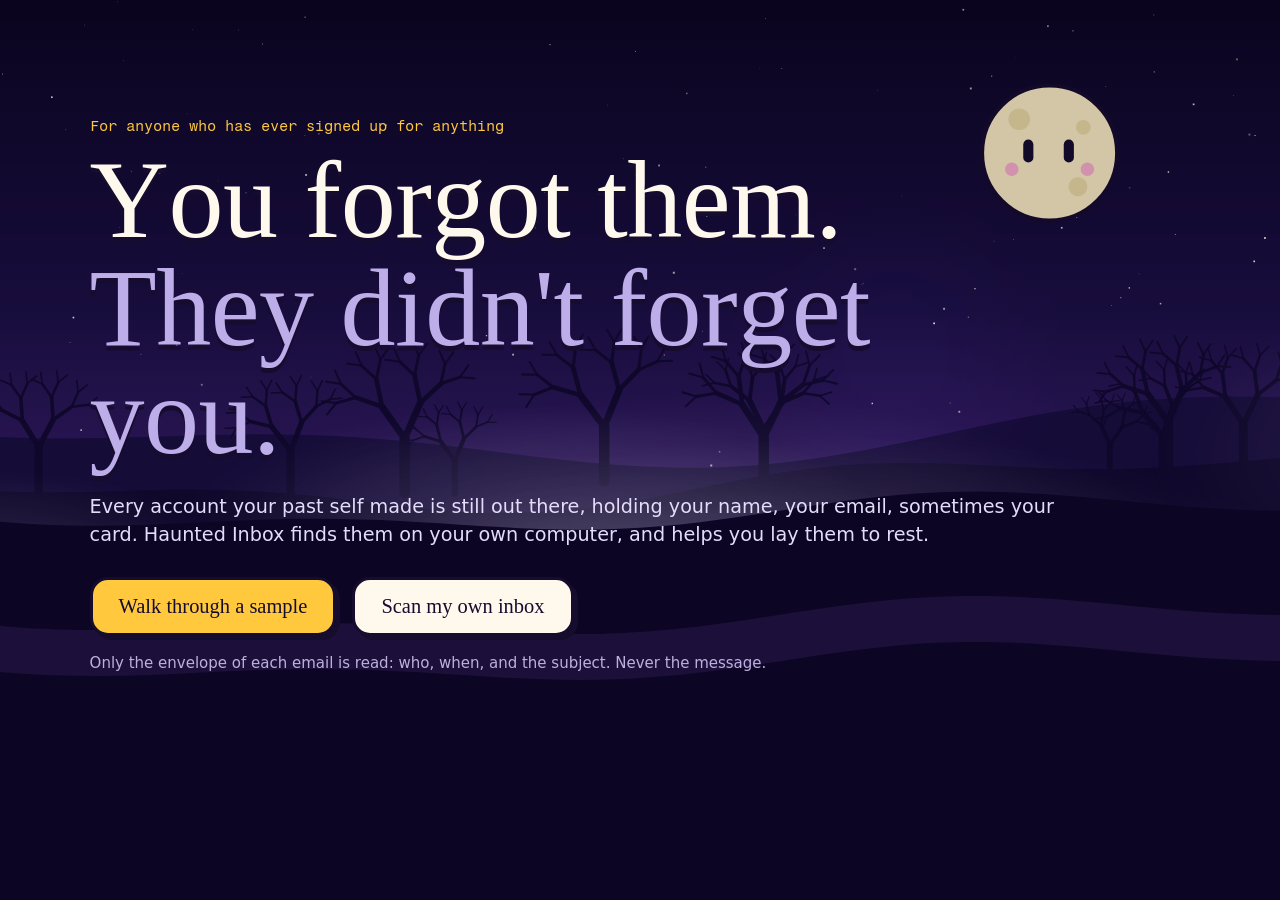
==== haunted/ui/index.html @ f8e3e92b "Haunted Inbox: read only the envelopes of a mail export, let a local model say which senders are acc" ====
<!doctype html>
<html lang="en">
<head>
<meta charset="utf-8">
<meta name="viewport" content="width=device-width, initial-scale=1">
<title>Haunted Inbox: the accounts you forgot</title>
<meta name="description" content="Find every account your past self signed up for, on your own computer, and lay them to rest.">
<link rel="icon" href="data:image/svg+xml,%3Csvg xmlns='http://www.w3.org/2000/svg' viewBox='0 0 60 66'%3E%3Cpath d='M8 32C8 13 18 4 30 4s22 9 22 28v26q-5.5 7-11 0t-11 0-11 0-11 0Z' fill='%23FFF8EC' stroke='%23160C2E' stroke-width='4'/%3E%3Crect x='19' y='23' width='6' height='13' rx='3' fill='%23160C2E'/%3E%3Crect x='35' y='23' width='6' height='13' rx='3' fill='%23160C2E'/%3E%3C/svg%3E">
<link rel="stylesheet" href="style.css">
</head>
<body class="at-gate">
<canvas id="sky" aria-hidden="true"></canvas>
<div id="world" aria-label="Your graveyard, one stone for each account"></div>
<canvas id="night" aria-hidden="true"></canvas>
<svg id="keeper" viewBox="0 0 150 170" aria-hidden="true"></svg>

<header id="bar" hidden>
  <button class="mark" id="home" aria-label="Back to the start"><svg viewBox="0 0 60 66" aria-hidden="true"><path d="M8 32C8 13 18 4 30 4s22 9 22 28v26q-5.5 7-11 0t-11 0-11 0-11 0Z"/><rect x="19" y="23" width="6" height="13" rx="3"/><rect x="35" y="23" width="6" height="13" rx="3"/></svg><span>Haunted Inbox</span></button>
  <div class="tally" id="tally"></div>
  <div class="tools">
    <button class="chip" id="worst">Worst first</button>
    <button class="chip" id="listbtn">List</button>
    <button class="chip" id="share">Share</button>
    <button class="chip icon" id="sound" aria-label="Sound" aria-pressed="true"><svg viewBox="0 0 24 24"><path d="M4 9.5v5h3.5L12 18.5v-13L7.5 9.5Z"/><path class="wave" d="M15.5 9a4.2 4.2 0 0 1 0 6M18 6.5a7.8 7.8 0 0 1 0 11"/></svg></button>
  </div>
</header>

<section id="gate">
  <p class="kick">For anyone who has ever signed up for anything</p>
  <h1><span class="ln" id="l1">You forgot them.</span><span class="ln" id="l2">They didn't forget you.</span></h1>
  <p class="lede">Every account your past self made is still out there, holding your name, your email, sometimes your card. Haunted Inbox finds them on your own computer, and helps you lay them to rest.</p>
  <div class="cta">
    <button class="big primary" id="walk">Walk through a sample</button>
    <button class="big" id="own">Scan my own inbox</button>
  </div>
  <p class="fine">Only the envelope of each email is read: who, when, and the subject. Never the message.</p>
</section>

<section id="scanbox" hidden aria-live="polite">
  <p class="stage" id="stage"></p>
  <p class="count"><b id="cnum">0</b> <span id="clabel">envelopes read</span></p>
  <div class="track" aria-hidden="true"><i id="cbar"></i></div>
  <p class="now" id="cnow"></p>
</section>

<section id="beat" hidden aria-live="polite"><p id="beattext"></p></section>
<p id="whisper" hidden></p>

<aside id="card" hidden aria-label="About this account"><button class="x" id="cardx" aria-label="Close">
  <svg viewBox="0 0 24 24"><path d="M6 6l12 12M18 6L6 18"/></svg></button><div id="cardbody"></div></aside>

<section id="list" hidden aria-label="All your ghosts as a list"><header><h2>Every ghost, worst first</h2><button class="x" id="listx" aria-label="Close"><svg viewBox="0 0 24 24"><path d="M6 6l12 12M18 6L6 18"/></svg></button></header><div id="rows"></div></section>

<nav id="ruler" hidden aria-label="Walk through the years"><div id="years"></div><i id="thumb"></i></nav>

<dialog id="scanner">
  <button class="x" id="scanx" aria-label="Close"><svg viewBox="0 0 24 24"><path d="M6 6l12 12M18 6L6 18"/></svg></button>
  <div id="scanform"></div>
</dialog>

<p id="samplenote" hidden>A made-up person's inbox. Every hack shown really happened, from a public list.</p>
<script src="app.js"></script>
</body>
</html>
---- haunted/ui/style.css ----
[hidden]{display:none!important}
@font-face{font-family:"Bagel";src:url(fonts/BagelFatOne.ttf);font-display:swap}
@font-face{font-family:"Instrument";src:url(fonts/InstrumentSans.ttf);font-weight:400 700;font-stretch:75% 100%;font-display:swap}
@font-face{font-family:"Fragment";src:url(fonts/FragmentMono.ttf);font-display:swap}
:root{--ink:#160C2E;--milk:#FFF8EC;--pink:#FF4F9A;--pinkd:#B8135F;--gold:#FFC83D;--mint:#7CF2B6;--lilac:#BDAEEA;--plum:#2A1650;--paper:#FFF3DE;
  --out:cubic-bezier(.05,.7,.1,1);--spring:cubic-bezier(.175,.885,.32,1.275);--in:cubic-bezier(.3,0,1,1);--io:cubic-bezier(.4,0,.2,1);
  --lift:4px 4px 0 var(--ink);--stone:#8D80B8;--stone2:#6E6299;--text:#FFF8EC}
*{box-sizing:border-box;margin:0}
html,body{height:100%;overflow:hidden;background:#0D0722;color:var(--text);font:400 17px/1.5 "Instrument",system-ui,sans-serif;-webkit-font-smoothing:antialiased}
button{font:inherit;color:inherit;background:none;border:0;cursor:pointer}
a{color:inherit}
:focus-visible{outline:3px solid var(--gold);outline-offset:3px;border-radius:6px}
#sky,#night{position:fixed;inset:0;width:100%;height:100%;display:block}
#sky{z-index:0}#night{z-index:3;pointer-events:none}
#world{position:fixed;inset:0;z-index:2;transform-origin:0 0;will-change:transform}
#keeper{position:fixed;left:0;top:0;width:150px;height:170px;z-index:4;pointer-events:none;overflow:visible;opacity:0;transition:opacity .6s}
body:not(.at-gate) #keeper{opacity:1}

/* ---- the stones and their ghosts ---- */
.g{position:absolute;width:0;height:0;padding:0;transform:scale(var(--s,1));transform-origin:0 0}
.g .hit{position:absolute;left:-40px;bottom:-4px;width:80px;height:164px;background:none;border-radius:40px}
.g .st{position:absolute;left:-36px;bottom:-6px;width:72px;height:88px;overflow:visible;transition:transform .35s var(--spring)}
.g .st .face{fill:var(--stone);stroke:var(--ink);stroke-width:3.5;stroke-linejoin:round;transition:fill .8s}
.g .st .shade{fill:var(--stone2);transition:fill .8s}
.g .st .under{fill:var(--ink)}
.g .st text{font:400 13px "Fragment",monospace;fill:var(--ink);text-anchor:middle;letter-spacing:-.02em}
.g .st .crack{fill:none;stroke:var(--ink);stroke-width:2.4;stroke-linecap:round;stroke-linejoin:round}
.g .st .moss{fill:#4FB07A;stroke:var(--ink);stroke-width:2}
.g .st .coin{fill:var(--gold);stroke:var(--ink);stroke-width:2.5}
.g .gh{position:absolute;left:-26px;bottom:74px;width:52px;height:60px;animation:bob var(--d,3s) ease-in-out var(--dl,0s) infinite alternate;transition:opacity .4s;pointer-events:none}
.g .gh svg{display:block;width:100%;height:100%;overflow:visible;transform-origin:50% 100%;transition:transform .35s var(--spring)}
.gbody{fill:var(--milk);stroke:var(--ink);stroke-width:3.5;stroke-linejoin:round}
.gshadow{fill:var(--ink);transform:translate(3px,3px)}
.geye{fill:var(--ink);transition:transform .12s linear}
.gcheek{fill:#FFB3CF}
.gmouth{fill:var(--ink)}
.gbrow{fill:none;stroke:var(--ink);stroke-width:2.6;stroke-linecap:round}
@keyframes bob{from{transform:translateY(3px) rotate(-1.5deg)}to{transform:translateY(-7px) rotate(1.5deg)}}
.g.hacked .gbody{fill:#FFE0EE}
.g.hacked .gh::before{content:"";position:absolute;inset:-26px;border-radius:50%;background:radial-gradient(circle,rgb(255 79 154 / .55),transparent 68%);animation:throb 1.9s ease-in-out infinite}
@keyframes throb{50%{transform:scale(1.18);opacity:.65}}
.g.money .gh::after{content:"";position:absolute;right:-9px;bottom:6px;width:18px;height:18px;border-radius:50%;background:var(--gold);border:3px solid var(--ink);box-shadow:inset -3px -3px 0 #E79E12}
.g.faint .gh{opacity:.72}
.g .nm{position:absolute;left:0;bottom:-34px;transform:translateX(-50%) translateY(6px) scale(.92);white-space:nowrap;padding:1px 9px 2px;border:2.5px solid var(--ink);border-radius:9px;background:var(--milk);color:var(--ink);font:600 14px/1.35 "Instrument";box-shadow:2px 2px 0 var(--ink);opacity:0;transition:opacity .18s,transform .3s var(--spring);pointer-events:none}
.g.near .nm,.g:hover .nm,.g:focus-visible .nm,.g.sel .nm{opacity:1;transform:translateX(-50%)}
.g:hover .gh svg,.g:focus-visible .gh svg{transform:scale(1.14,1.2) translateY(-6px)}
.g:hover .st,.g:focus-visible .st{transform:translateY(-3px) rotate(-1.5deg)}
.g:active .st{transform:translateY(2px)}
.focus .g:not(.sel){opacity:.34;transition:opacity .4s}
.g{transition:opacity .4s}
.g.rise .st{animation:rise .62s var(--spring) both}
.g.rise .gh{animation:popg .55s var(--spring) .2s both}
@keyframes rise{from{transform:translateY(96px) rotate(-7deg)}}
@keyframes popg{from{transform:translateY(34px) scale(0)}}
.g.gone .st,.g.gone .gh,.g.gone .nm{display:none}
.g.alive .gbody{fill:#FFF0B8}
.g.alive .gh{left:-14px;width:28px;height:32px;bottom:78px;animation:orbit 5s ease-in-out infinite}
.g.alive .gh::before{content:"";position:absolute;inset:-22px;border-radius:50%;background:radial-gradient(circle,rgb(255 214 90 / .6),transparent 70%)}
@keyframes orbit{25%{transform:translate(20px,-8px)}50%{transform:translate(0,-16px)}75%{transform:translate(-20px,-8px)}}
.g.alive .st .face{fill:#A5C79A}
.flowers{position:absolute;left:-40px;bottom:-8px;width:80px;height:56px;overflow:visible;pointer-events:none}
.flowers g{transform-box:fill-box;transform-origin:50% 100%;animation:sprout .7s var(--spring) both;animation-delay:calc(var(--i) * 90ms)}
@keyframes sprout{from{transform:scale(0)}}
.candle{position:absolute;bottom:-14px;width:12px;height:24px;margin-left:-6px;border:2.5px solid var(--ink);border-radius:3px 3px 2px 2px;background:var(--milk);animation:candle .4s var(--spring) both;animation-delay:calc(var(--i) * 70ms);pointer-events:none}
.candle::after{content:"";position:absolute;left:50%;bottom:100%;width:11px;height:17px;margin-left:-5.5px;border-radius:50% 50% 50% 50%/62% 62% 38% 38%;background:radial-gradient(circle at 50% 70%,#FFF3B0 25%,var(--gold) 55%,#FF8A3D);border:2px solid var(--ink);transform-origin:50% 100%;animation:flame .5s ease-in-out infinite alternate}
@keyframes candle{from{transform:translateY(16px) scale(.5);opacity:0}}
@keyframes flame{to{transform:scale(.86,1.12) rotate(3deg)}}
.post{position:absolute;width:0;height:0;pointer-events:none}
.post svg{position:absolute;left:-44px;bottom:-4px;width:88px;height:78px;overflow:visible}
.post rect,.post path{stroke:var(--ink);stroke-width:3.5;stroke-linejoin:round}
.post .wood{fill:#7D5A46}.post .board{fill:#C99B6F}
.post text{font:400 22px "Bagel";fill:var(--ink);text-anchor:middle}

/* ---- the gate ---- */
#gate{position:fixed;inset:0;z-index:6;display:flex;flex-direction:column;justify-content:center;padding:0 clamp(20px,7vw,110px) 12vh;pointer-events:none}
#gate>*{pointer-events:auto;max-width:980px}
.kick{font:400 15px "Fragment",monospace;color:var(--gold);margin-bottom:12px;animation:up .7s var(--out) both}
h1{font:400 clamp(44px,8.6vw,124px)/.98 "Bagel","Instrument";letter-spacing:-.005em;margin-bottom:22px;text-shadow:0 5px 0 var(--ink)}
.ln{display:block}.ln .c{display:inline-block;animation:hover 3.6s ease-in-out infinite alternate,chin .75s var(--spring) both;animation-delay:calc(var(--i) * 45ms),calc(var(--i) * 22ms)}
#l2{color:var(--lilac)}
@keyframes chin{from{transform:translateY(.6em) scale(.7);opacity:0}}
@keyframes hover{to{translate:0 -.03em}}
.lede{max-width:600px;font-size:clamp(17px,1.5vw,21px);line-height:1.45;color:#E5DCFA;animation:up .8s var(--out) .55s both}
.cta{display:flex;flex-wrap:wrap;gap:16px;margin:28px 0 16px;animation:up .8s var(--out) .7s both}
.big{position:relative;padding:15px 26px 16px;border:3.5px solid var(--ink);border-radius:18px;background:var(--milk);color:var(--ink);font:400 clamp(18px,1.6vw,23px)/1.1 "Bagel";box-shadow:var(--lift);transition:transform .16s var(--out),box-shadow .16s var(--out)}
.big:hover{transform:translate(-2px,-2px);box-shadow:6px 6px 0 var(--ink)}
.big:active{transform:translate(4px,4px) scale(.99,.97);box-shadow:0 0 0 var(--ink)}
.big.primary{background:var(--gold)}
.fine{font-size:15px;color:#BDB0E0;animation:up .8s var(--out) .85s both}
@keyframes up{from{opacity:0;transform:translateY(18px)}}
body.leaving #gate{pointer-events:none}
body.leaving #gate>*{transition:transform .55s var(--in),opacity .45s var(--in);opacity:0;transform:translateY(-46px) scale(.97)}

/* ---- the bar ---- */
#bar{position:fixed;left:0;right:0;top:0;z-index:7;display:flex;align-items:center;gap:14px;padding:14px clamp(14px,2vw,26px);pointer-events:none;animation:drop .6s var(--spring) both}
#bar>*{pointer-events:auto}
@keyframes drop{from{transform:translateY(-90px)}}
.mark{display:flex;align-items:center;gap:8px;font:400 19px "Bagel";white-space:nowrap}
.mark svg{width:30px;height:34px}.mark path{fill:var(--milk);stroke:var(--ink);stroke-width:4;stroke-linejoin:round}.mark rect{fill:var(--ink)}
.tally{display:flex;gap:8px;margin:0 auto;flex-wrap:wrap;justify-content:center}
.pill{display:inline-flex;align-items:baseline;gap:6px;padding:3px 13px 5px;border:3px solid var(--ink);border-radius:13px;background:var(--milk);color:var(--ink);font-size:14.5px;font-weight:600;box-shadow:3px 3px 0 var(--ink);white-space:nowrap}
.pill b{font:400 21px/1 "Bagel"}.pill.h{background:var(--pink);color:#fff}.pill.m{background:var(--gold)}.pill.p{background:var(--mint)}
.pill.bump{animation:bump .5s var(--spring)}
@keyframes bump{30%{transform:scale(1.2) rotate(-3deg)}}
.tools{display:flex;gap:8px}
.chip{height:40px;padding:0 14px;border:3px solid var(--ink);border-radius:12px;background:var(--milk);color:var(--ink);font-weight:700;font-size:14.5px;box-shadow:3px 3px 0 var(--ink);transition:transform .14s var(--out),box-shadow .14s var(--out)}
.chip:hover{transform:translate(-1px,-1px);box-shadow:4px 4px 0 var(--ink)}
.chip:active{transform:translate(3px,3px);box-shadow:none}
.chip.icon{width:40px;padding:0;display:grid;place-items:center}
.chip svg{width:21px;height:21px;fill:var(--ink);stroke:var(--ink);stroke-width:2;stroke-linecap:round;stroke-linejoin:round}
.chip svg .wave{fill:none}.chip[aria-pressed=false] .wave{display:none}

/* ---- the scan ---- */
#scanbox{position:fixed;left:50%;top:13vh;z-index:6;width:min(560px,calc(100% - 32px));transform:translateX(-50%);padding:18px 24px 20px;border:3.5px solid var(--ink);border-radius:22px;background:var(--milk);color:var(--ink);box-shadow:6px 6px 0 var(--ink);animation:scanin .6s var(--spring) both}
@keyframes scanin{from{transform:translate(-50%,-30px) scale(.9);opacity:0}}
.stage{font:400 14.5px "Fragment",monospace;color:#6B5A92}
.count{font-size:17px;margin-bottom:8px}.count b{font:400 44px/1.1 "Bagel";font-variant-numeric:tabular-nums}
.track{height:18px;border:3px solid var(--ink);border-radius:9px;background:#E8DFF7;overflow:hidden}
.track i{display:block;height:100%;width:0;background:repeating-linear-gradient(115deg,var(--pink) 0 14px,#FF7DB6 14px 28px);background-size:200% 100%;border-right:3px solid var(--ink);animation:stripes 1.2s linear infinite}
@keyframes stripes{to{background-position:-62px 0}}
.now{margin-top:9px;min-height:1.5em;font-size:15px}

/* ---- story beats ---- */
#beat{position:fixed;inset:0;z-index:6;display:grid;place-items:center;padding:0 24px 16vh;pointer-events:none}
#beattext{max-width:900px;text-align:center;font:400 clamp(32px,5.4vw,74px)/1.06 "Bagel";text-shadow:0 4px 0 var(--ink)}
#beattext .w{display:inline-block;animation:chin .55s var(--spring) both;animation-delay:calc(var(--i) * 45ms)}
#beattext em{font-style:normal;color:var(--gold)}#beattext .pk{color:var(--pink)}
#beat.out #beattext{transition:transform .3s var(--in),opacity .3s var(--in);transform:translateY(-22px);opacity:0}
#whisper{position:fixed;left:50%;bottom:92px;z-index:6;max-width:min(640px,calc(100% - 32px));transform:translateX(-50%);padding:9px 18px 11px;border:3px solid var(--ink);border-radius:15px;background:var(--milk);color:var(--ink);font-weight:600;box-shadow:4px 4px 0 var(--ink);text-align:center;animation:whisp .45s var(--spring) both}
@keyframes whisp{from{transform:translate(-50%,24px) scale(.9);opacity:0}}
#samplenote{position:fixed;left:clamp(14px,2vw,26px);bottom:88px;z-index:5;font:400 13px "Fragment",monospace;color:#CFC4EE;max-width:300px;text-shadow:0 1px 0 var(--ink)}

/* ---- the card is a gravestone you can read ---- */
#card{position:fixed;right:clamp(12px,3vw,40px);top:76px;bottom:92px;z-index:8;width:min(430px,calc(100% - 24px));display:flex;flex-direction:column;border:4px solid var(--ink);border-radius:215px 215px 18px 18px/150px 150px 18px 18px;background:var(--paper);color:var(--ink);box-shadow:8px 8px 0 var(--ink);overflow:hidden;animation:cardin .6s var(--spring) both}
@keyframes cardin{from{transform:translateX(64px) rotate(4deg);opacity:0}}
#card.out{transition:transform .22s var(--in),opacity .22s var(--in);transform:translateX(70px) rotate(3deg);opacity:0}
#cardbody{flex:1;overflow-y:auto;padding:58px 26px 20px;scrollbar-width:thin}
.x{position:absolute;right:14px;top:12px;z-index:2;width:38px;height:38px;display:grid;place-items:center;border:3px solid var(--ink);border-radius:50%;background:var(--milk);color:var(--ink);box-shadow:2px 2px 0 var(--ink);transition:transform .2s var(--spring)}
.x:hover{transform:rotate(90deg) scale(1.06)}.x svg{width:18px;height:18px;fill:none;stroke:currentColor;stroke-width:3;stroke-linecap:round}
#card .x{right:auto;left:50%;top:9px;margin-left:-19px}
.lies{font:400 13.5px "Fragment",monospace;text-align:center;color:#7A6A9B}
.gname{font:400 clamp(30px,3.2vw,40px)/1.04 "Bagel";text-align:center;margin:4px 0 2px;overflow-wrap:anywhere}
.dates{text-align:center;font-weight:600;font-size:16px}
.small{text-align:center;font-size:14.5px;color:#6B5A92;margin-bottom:14px}
.note{margin-top:10px;padding:9px 12px 11px;border:3px solid var(--ink);border-radius:13px;background:#fff;font-size:15px;line-height:1.38}
.note h4{font:700 12.5px/1.2 "Instrument";letter-spacing:.01em;margin-bottom:4px}
.note q,.note .q{font:400 14px/1.4 "Fragment",monospace;quotes:"\201C" "\201D"}
.note.hack{background:#FFD6E7}.note.card2{background:#FFEDB8}.note.fate{background:#D9EAFB}.note small{display:block;margin-top:3px;font-size:13px;color:#5C4D7F}
.leaks{display:flex;flex-wrap:wrap;gap:4px;margin-top:6px}
.leaks span{padding:0 7px 1px;border:2px solid var(--ink);border-radius:7px;background:#fff;font-size:12.5px;font-weight:600}
.leaks span.bad{background:var(--pink);color:#fff}
.acts{flex:none;display:grid;gap:8px;padding:12px 18px 16px;border-top:4px solid var(--ink);background:#FFE8C2}
.btn{position:relative;display:flex;align-items:center;justify-content:center;gap:8px;min-height:48px;padding:6px 14px;border:3px solid var(--ink);border-radius:14px;background:var(--milk);color:var(--ink);font-weight:700;font-size:15.5px;text-decoration:none;box-shadow:3px 3px 0 var(--ink);overflow:hidden;transition:transform .14s var(--out),box-shadow .14s var(--out)}
.btn:hover{transform:translate(-1px,-1px);box-shadow:4px 4px 0 var(--ink)}
.btn:active{transform:translate(3px,3px);box-shadow:none}
.btn.go{background:var(--gold);font:400 18px "Bagel"}
.btn.hold{background:var(--pink);color:#fff;font:400 18px "Bagel";user-select:none;touch-action:none}
.btn.hold .fill{position:absolute;inset:0;background:var(--pinkd);transform:scaleX(0);transform-origin:left;pointer-events:none}
.btn.hold span{position:relative}
.two{display:grid;grid-template-columns:1fr 1fr;gap:8px}
.diff{padding:0 7px 1px;border:2px solid var(--ink);border-radius:7px;background:#fff;color:var(--ink);font:600 12px/1.5 "Instrument"}
.diff.hard{background:#FFD6E7}.diff.impossible{background:var(--pink);color:#fff}.diff.easy{background:var(--mint)}
.thinking{display:flex;gap:4px;justify-content:center}.thinking i{width:8px;height:8px;border-radius:50%;background:currentColor;animation:th .6s ease-in-out infinite alternate}.thinking i:nth-child(2){animation-delay:.15s}.thinking i:nth-child(3){animation-delay:.3s}
@keyframes th{to{transform:translateY(-6px)}}

/* ---- the ruler: the years underfoot ---- */
#ruler{position:fixed;left:clamp(12px,2vw,26px);right:clamp(12px,2vw,26px);bottom:14px;z-index:7;height:64px;border:3.5px solid var(--ink);border-radius:16px;background:var(--milk);box-shadow:4px 4px 0 var(--ink);overflow:hidden;cursor:grab;touch-action:none;animation:ruler .6s var(--spring) both}
@keyframes ruler{from{transform:translateY(100px)}}
#ruler:active{cursor:grabbing}
#years{position:absolute;inset:0;display:flex}
.yr{position:relative;flex:1;min-width:0;border-left:2px solid #DCCFF0;color:var(--ink)}
.yr:first-child{border-left:0}
.yr b{position:absolute;left:5px;bottom:2px;font:400 11.5px "Fragment",monospace}
.yr i{position:absolute;bottom:18px;left:50%;width:min(62%,30px);margin-left:calc(min(62%,30px) / -2);background:var(--lilac);border:2px solid var(--ink);border-bottom:0;border-radius:4px 4px 0 0;transition:height .5s var(--spring)}
.yr u{position:absolute;bottom:18px;left:50%;width:min(62%,30px);margin-left:calc(min(62%,30px) / -2);background:var(--pink);border:2px solid var(--ink);border-bottom:0;text-decoration:none;transition:height .5s var(--spring)}
#thumb{position:absolute;top:0;bottom:0;background:rgb(255 200 61 / .26);border-inline:3.5px solid var(--ink);pointer-events:none}

/* ---- the list, for when you just want to get it done ---- */
#list{position:fixed;inset:clamp(10px,4vh,44px) clamp(10px,10vw,180px);z-index:9;display:flex;flex-direction:column;border:4px solid var(--ink);border-radius:22px;background:var(--paper);color:var(--ink);box-shadow:8px 8px 0 var(--ink);overflow:hidden;animation:scanin2 .45s var(--spring) both}
@keyframes scanin2{from{transform:translateY(40px) scale(.96);opacity:0}}
#list header{padding:16px 62px 12px 22px;border-bottom:4px solid var(--ink);background:#FFE8C2}
#list h2{font:400 26px "Bagel"}
#rows{overflow-y:auto;flex:1}
.row{display:grid;grid-template-columns:minmax(0,1.4fr) 104px minmax(0,1.6fr) auto;gap:12px;align-items:center;width:100%;padding:10px 22px;border-bottom:2px solid #E5D6BE;text-align:left}
.row:hover{background:#FFEFD6}
.row b{font-size:16.5px}.row small{display:block;font:400 12.5px "Fragment",monospace;color:#6B5A92}
.flags{display:flex;gap:4px;flex-wrap:wrap}.flag{padding:0 8px 1px;border:2px solid var(--ink);border-radius:8px;font-size:12.5px;font-weight:700;background:#fff}.flag.h{background:var(--pink);color:#fff}.flag.m{background:var(--gold)}.flag.s{background:#E5DEF6}.flag.a{background:var(--mint)}
.row.done{opacity:.5}

/* ---- scanning your own ---- */
dialog{position:fixed;margin:auto;width:min(560px,calc(100% - 28px));padding:0;border:4px solid var(--ink);border-radius:24px;background:var(--paper);color:var(--ink);box-shadow:9px 9px 0 var(--ink);overflow:hidden}
dialog[open]{animation:scanin2 .5s var(--spring) both}
dialog::backdrop{background:rgb(9 4 26 / .66);backdrop-filter:blur(3px)}
#scanform{padding:26px 26px 24px}
#scanform h2{font:400 30px/1.1 "Bagel";margin-bottom:6px;padding-right:44px}
#scanform p{font-size:16px;margin-bottom:12px}
.drop{display:grid;place-items:center;min-height:128px;padding:16px;border:3.5px dashed var(--ink);border-radius:18px;background:#fff;text-align:center;font-weight:700;cursor:pointer;transition:transform .2s var(--spring),background-color .2s}
.drop:hover,.drop.over{transform:scale(1.02) rotate(-.5deg);background:#FFF2C7}
.drop small{display:block;font-weight:400;font-size:14px;color:#6B5A92}
.or{margin:14px 0 10px;font:400 13.5px "Fragment",monospace;text-align:center;color:#6B5A92}
.field{display:block;margin-bottom:9px;font-size:14px;font-weight:700}
.field input{display:block;width:100%;margin-top:3px;padding:9px 12px;border:3px solid var(--ink);border-radius:11px;background:#fff;color:var(--ink);font:400 16px "Instrument"}
.cmd{display:block;margin:8px 0 12px;padding:10px 12px;border:3px solid var(--ink);border-radius:11px;background:var(--ink);color:var(--milk);font:400 14px/1.5 "Fragment",monospace;white-space:pre-wrap;overflow-wrap:anywhere}
.err{color:var(--pinkd);font-weight:700;margin-top:8px}

@media (max-width:760px){
  #bar{flex-wrap:wrap;gap:8px;padding:10px 12px}
  .mark span{display:none}
  .tally{order:3;width:100%;margin:0}
  .pill{font-size:13px;padding:2px 9px 4px}.pill b{font-size:17px}
  .tools{margin-left:auto}.chip{height:36px;padding:0 10px;font-size:13px}.chip.icon{width:36px}
  #card{left:0;right:0;top:auto;bottom:0;width:100%;height:min(76vh,640px);border-radius:90px 90px 0 0/56px 56px 0 0;border-width:4px 0 0;box-shadow:none;animation-name:cardup}
  @keyframes cardup{from{transform:translateY(100%)}}
  #card.out{transform:translateY(100%);opacity:1}
  #cardbody{padding-top:30px}
  #card .x{left:auto;margin-left:0;right:16px;top:14px}
  #list{inset:8px}
  .row{grid-template-columns:minmax(0,1fr) auto;padding:10px 14px}.row .when{display:none}.row .flags{grid-column:1/-1;grid-row:2}
  #samplenote{bottom:84px;left:12px;right:12px;max-width:none;font-size:11.5px}
  #scanbox{top:96px}#whisper{bottom:86px}
  #ruler{height:56px;bottom:10px}
  #gate{padding:0 20px 8vh}
}
@media (prefers-reduced-motion:reduce){*,*::before,*::after{animation-duration:.01ms!important;animation-iteration-count:1!important;transition-duration:.01ms!important}}

/* ---- eyes blink on their own clocks ---- */
.geye{transform-box:fill-box;transform-origin:center;animation:blink 5.2s infinite}
.g:nth-child(3n) .geye{animation-duration:6.7s}.g:nth-child(3n+1) .geye{animation-duration:4.3s;animation-delay:-1.3s}
@keyframes blink{0%,95%,100%{scale:1 1}97.5%{scale:1 .08}}
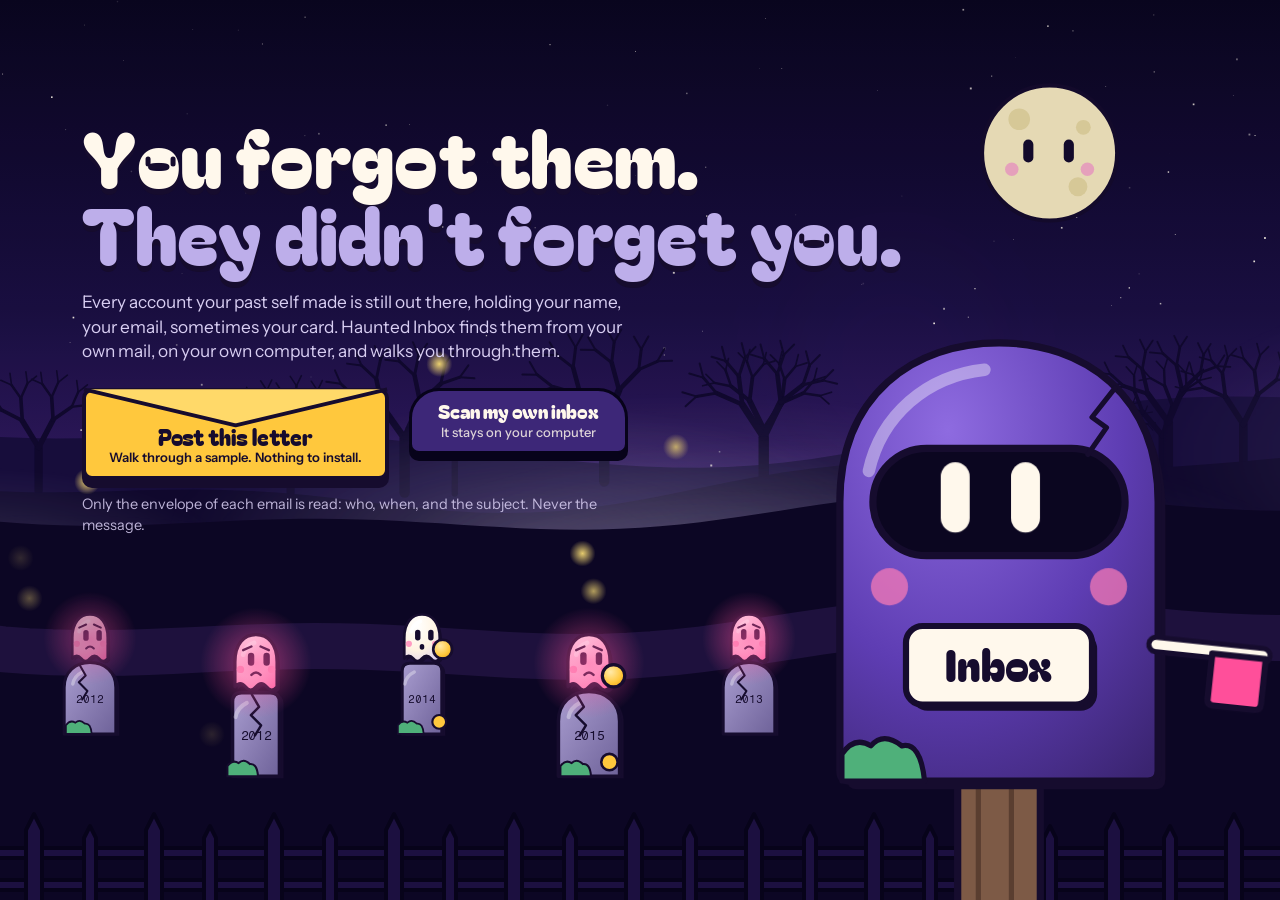
==== commit 982a5b71: "A new way in: a haunted mailbox you post a letter into, a keeper who walks you through, settings wit" ====
--- a/haunted/ui/index.html
+++ b/haunted/ui/index.html
@@ -1,14 +1,23 @@
 <!doctype html>
-<html lang="en">
+<html lang="en" data-ui="night">
 <head>
 <meta charset="utf-8">
 <meta name="viewport" content="width=device-width, initial-scale=1">
 <title>Haunted Inbox: the accounts you forgot</title>
 <meta name="description" content="Find every account your past self signed up for, on your own computer, and lay them to rest.">
+<meta property="og:title" content="Haunted Inbox">
+<meta property="og:description" content="You forgot them. They didn't forget you. Walk through every account you ever made, as a graveyard.">
 <link rel="icon" href="data:image/svg+xml,%3Csvg xmlns='http://www.w3.org/2000/svg' viewBox='0 0 60 66'%3E%3Cpath d='M8 32C8 13 18 4 30 4s22 9 22 28v26q-5.5 7-11 0t-11 0-11 0-11 0Z' fill='%23FFF8EC' stroke='%23160C2E' stroke-width='4'/%3E%3Crect x='19' y='23' width='6' height='13' rx='3' fill='%23160C2E'/%3E%3Crect x='35' y='23' width='6' height='13' rx='3' fill='%23160C2E'/%3E%3C/svg%3E">
 <link rel="stylesheet" href="style.css">
 </head>
 <body class="at-gate">
+<svg width="0" height="0" style="position:absolute" aria-hidden="true"><defs>
+  <radialGradient id="gGhost" cx=".36" cy=".24" r=".95"><stop offset="0" stop-color="#FFFFFF"/><stop offset=".55" stop-color="#FFF4E2"/><stop offset="1" stop-color="#D9C9F2"/></radialGradient>
+  <radialGradient id="gHack" cx=".36" cy=".24" r=".95"><stop offset="0" stop-color="#FFF2F7"/><stop offset=".55" stop-color="#FFC4DC"/><stop offset="1" stop-color="#FF6FAC"/></radialGradient>
+  <linearGradient id="gStone" x1="0" y1="0" x2="1" y2="1"><stop offset="0" stop-color="#A99DD0"/><stop offset="1" stop-color="#6E6299"/></linearGradient>
+  <radialGradient id="gBox" cx=".34" cy=".2" r="1"><stop offset="0" stop-color="#8E6BE0"/><stop offset=".55" stop-color="#5E3DB3"/><stop offset="1" stop-color="#3A2470"/></radialGradient>
+  <linearGradient id="gCloak" x1="0" y1="0" x2="1" y2="1"><stop offset="0" stop-color="#5A3AA8"/><stop offset="1" stop-color="#2E1B5E"/></linearGradient>
+</defs></svg>
 <canvas id="sky" aria-hidden="true"></canvas>
 <div id="world" aria-label="Your graveyard, one stone for each account"></div>
 <canvas id="night" aria-hidden="true"></canvas>
@@ -16,24 +25,50 @@
 
 <header id="bar" hidden>
   <button class="mark" id="home" aria-label="Back to the start"><svg viewBox="0 0 60 66" aria-hidden="true"><path d="M8 32C8 13 18 4 30 4s22 9 22 28v26q-5.5 7-11 0t-11 0-11 0-11 0Z"/><rect x="19" y="23" width="6" height="13" rx="3"/><rect x="35" y="23" width="6" height="13" rx="3"/></svg><span>Haunted Inbox</span></button>
-  <div class="tally" id="tally"></div>
+  <div id="filters" role="group" aria-label="Which ghosts to show"></div>
+  <div id="meter" aria-label="How close to morning"><svg viewBox="0 0 100 34" aria-hidden="true"><path class="arc" d="M4 30 Q50 -14 96 30"/><path class="arc2" id="arc2" d="M4 30 Q50 -14 96 30"/><circle id="sun" r="7" cx="4" cy="30"/></svg><span id="meterText"></span></div>
   <div class="tools">
-    <button class="chip" id="worst">Worst first</button>
     <button class="chip" id="listbtn">List</button>
     <button class="chip" id="share">Share</button>
-    <button class="chip icon" id="sound" aria-label="Sound" aria-pressed="true"><svg viewBox="0 0 24 24"><path d="M4 9.5v5h3.5L12 18.5v-13L7.5 9.5Z"/><path class="wave" d="M15.5 9a4.2 4.2 0 0 1 0 6M18 6.5a7.8 7.8 0 0 1 0 11"/></svg></button>
+    <button class="chip icon" id="gear" aria-label="Settings"><svg viewBox="0 0 24 24" aria-hidden="true"><path d="M12 3.2l1.5 2.5 2.9-.6.5 2.9 2.7 1.2-1.2 2.7 1.2 2.7-2.7 1.2-.5 2.9-2.9-.6L12 20.8l-1.5-2.5-2.9.6-.5-2.9-2.7-1.2 1.2-2.7-1.2-2.7 2.7-1.2.5-2.9 2.9.6Z"/><circle cx="12" cy="12" r="3"/></svg></button>
   </div>
 </header>
 
 <section id="gate">
-  <p class="kick">For anyone who has ever signed up for anything</p>
-  <h1><span class="ln" id="l1">You forgot them.</span><span class="ln" id="l2">They didn't forget you.</span></h1>
-  <p class="lede">Every account your past self made is still out there, holding your name, your email, sometimes your card. Haunted Inbox finds them on your own computer, and helps you lay them to rest.</p>
-  <div class="cta">
-    <button class="big primary" id="walk">Walk through a sample</button>
-    <button class="big" id="own">Scan my own inbox</button>
+  <div id="pitch">
+    <h1><span class="ln" id="l1">You forgot them.</span><span class="ln" id="l2">They didn't forget you.</span></h1>
+    <p class="lede">Every account your past self made is still out there, holding your name, your email, sometimes your card. Haunted Inbox finds them from your own mail, on your own computer, and walks you through them.</p>
+    <div class="cta" id="cta">
+      <button class="env" id="walk">
+        <span class="letter" aria-hidden="true"><svg viewBox="0 0 60 66"><path class="gbody" d="M7 34C7 14 17 4 30 4s23 10 23 30v27q-5.8 7-11.5 0t-11.5 0-11.5 0-11.5 0Z"/><rect x="18" y="25" width="7" height="14" rx="3.5" fill="#160C2E"/><rect x="35" y="25" width="7" height="14" rx="3.5" fill="#160C2E"/></svg></span>
+        <span class="front"><svg class="flap" viewBox="0 0 300 60" preserveAspectRatio="none" aria-hidden="true"><path d="M2 2 L150 56 L298 2"/></svg><b>Post this letter</b><small>Walk through a sample. Nothing to install.</small></span>
+      </button>
+      <button class="stone" id="own">Scan my own inbox<small>It stays on your computer</small></button>
+    </div>
+    <p class="fine">Only the envelope of each email is read: who, when, and the subject. Never the message.</p>
   </div>
-  <p class="fine">Only the envelope of each email is read: who, when, and the subject. Never the message.</p>
+  <div id="heroStones" aria-hidden="true"></div>
+  <div id="fence" aria-hidden="true"></div>
+  <svg id="mailbox" viewBox="0 0 420 600" aria-hidden="true">
+    <g id="mbGhost"><path class="gbody" d="M130 150C130 60 170 18 210 18s80 42 80 132v60H130Z" transform="translate(0 110)"/><rect x="178" y="170" width="16" height="32" rx="8" fill="#160C2E"/><rect x="226" y="170" width="16" height="32" rx="8" fill="#160C2E"/></g>
+    <g id="mbBody">
+      <rect x="170" y="430" width="80" height="180" rx="8" fill="#7D5A46" stroke="#160C2E" stroke-width="7"/>
+      <path d="M190 450v130M222 440v150" stroke="#5A3E30" stroke-width="5" stroke-linecap="round"/>
+      <path d="M56 440V180C56 76 128 26 210 26s154 50 154 154v260q0 10-10 10H66q-10 0-10-10Z" transform="translate(7 8)" fill="#160C2E"/>
+      <path d="M56 440V180C56 76 128 26 210 26s154 50 154 154v260q0 10-10 10H66q-10 0-10-10Z" fill="url(#gBox)" stroke="#160C2E" stroke-width="7" stroke-linejoin="round"/>
+      <path d="M84 150C96 96 140 58 196 52" fill="none" stroke="#fff" stroke-opacity=".38" stroke-width="12" stroke-linecap="round"/>
+      <rect id="mbSlot" x="88" y="128" width="244" height="104" rx="52" fill="#0B0620" stroke="#160C2E" stroke-width="7"/>
+      <g id="mbEyes"><rect x="162" y="146" width="28" height="68" rx="14" fill="#FFF8EC"/><rect x="230" y="146" width="28" height="68" rx="14" fill="#FFF8EC"/></g>
+      <rect id="mbLid" x="88" y="128" width="244" height="52" rx="26" fill="#6B4AC4" stroke="#160C2E" stroke-width="7" opacity="0"/>
+      <circle cx="104" cy="262" r="18" fill="#FF7DB6" opacity=".7"/><circle cx="316" cy="262" r="18" fill="#FF7DB6" opacity=".7"/>
+      <rect x="120" y="300" width="180" height="76" rx="16" transform="translate(5 6)" fill="#160C2E"/>
+      <rect x="120" y="300" width="180" height="76" rx="16" fill="#FFF8EC" stroke="#160C2E" stroke-width="6"/>
+      <text x="210" y="354" text-anchor="middle" font-family="Bagel" font-size="42" fill="#160C2E">Inbox</text>
+      <path d="M58 450v-26q12-18 28-8 12-14 30 0 18-4 22 34Z" fill="#4FB07A" stroke="#160C2E" stroke-width="5" stroke-linejoin="round"/>
+      <path d="M322 70l-22 28 14 10-18 26" fill="none" stroke="#160C2E" stroke-width="5" stroke-linecap="round" stroke-linejoin="round"/>
+      <g id="mbFlag"><rect x="356" y="208" width="14" height="118" rx="7" fill="#FFF8EC" stroke="#160C2E" stroke-width="5"/><path d="M366 212h44q6 0 6 6v40q0 6-6 6h-44Z" fill="#FF4F9A" stroke="#160C2E" stroke-width="6" stroke-linejoin="round"/></g>
+    </g>
+  </svg>
 </section>
 
 <section id="scanbox" hidden aria-live="polite">
@@ -44,7 +79,8 @@
 </section>
 
 <section id="beat" hidden aria-live="polite"><p id="beattext"></p></section>
-<p id="whisper" hidden></p>
+
+<aside id="guide" hidden aria-live="polite"><p id="guideText"></p><button class="stone primary small" id="guideGo" hidden></button></aside>
 
 <aside id="card" hidden aria-label="About this account"><button class="x" id="cardx" aria-label="Close">
   <svg viewBox="0 0 24 24"><path d="M6 6l12 12M18 6L6 18"/></svg></button><div id="cardbody"></div></aside>
@@ -53,12 +89,27 @@
 
 <nav id="ruler" hidden aria-label="Walk through the years"><div id="years"></div><i id="thumb"></i></nav>
 
+<section id="settings" hidden aria-label="Settings"><div id="settingsStone"><button class="x" id="setx" aria-label="Close"><svg viewBox="0 0 24 24"><path d="M6 6l12 12M18 6L6 18"/></svg></button><div id="setbody"></div></div></section>
+
+<section id="tour" hidden aria-live="polite">
+  <div id="tourBubble"><p id="tourText"></p><div class="tourActs"><button class="stone primary small" id="tourNext">Next</button></div></div>
+  <div id="tourStones" aria-hidden="true"></div>
+  <button class="skip" id="tourSkip"><svg viewBox="0 0 60 66" aria-hidden="true"><path class="gbody" d="M7 34C7 14 17 4 30 4s23 10 23 30v27q-5.8 7-11.5 0t-11.5 0-11.5 0-11.5 0Z"/><rect x="18" y="25" width="7" height="14" rx="3.5" fill="#160C2E"/><rect x="35" y="25" width="7" height="14" rx="3.5" fill="#160C2E"/></svg>Skip the walkthrough</button>
+</section>
+
 <dialog id="scanner">
   <button class="x" id="scanx" aria-label="Close"><svg viewBox="0 0 24 24"><path d="M6 6l12 12M18 6L6 18"/></svg></button>
   <div id="scanform"></div>
 </dialog>
 
 <p id="samplenote" hidden>A made-up person's inbox. Every hack shown really happened, from a public list.</p>
+<div id="veil" aria-hidden="true"></div>
+<script src="sound.js"></script>
 <script src="app.js"></script>
+<script src="ui.js"></script>
+<script src="hero.js"></script>
+<script src="settings.js"></script>
+<script src="tour.js"></script>
+<script>start();</script>
 </body>
 </html>
--- a/haunted/ui/style.css
+++ b/haunted/ui/style.css
@@ -1,12 +1,14 @@
 [hidden]{display:none!important}
-@font-face{font-family:"Bagel";src:url(fonts/BagelFatOne.ttf);font-display:swap}
-@font-face{font-family:"Instrument";src:url(fonts/InstrumentSans.ttf);font-weight:400 700;font-stretch:75% 100%;font-display:swap}
-@font-face{font-family:"Fragment";src:url(fonts/FragmentMono.ttf);font-display:swap}
-:root{--ink:#160C2E;--milk:#FFF8EC;--pink:#FF4F9A;--pinkd:#B8135F;--gold:#FFC83D;--mint:#7CF2B6;--lilac:#BDAEEA;--plum:#2A1650;--paper:#FFF3DE;
+@font-face{font-family:"Bagel";src:url(fonts/BagelFatOne.woff2);font-display:swap}
+@font-face{font-family:"Instrument";src:url(fonts/InstrumentSans.woff2);font-weight:400 700;font-stretch:75% 100%;font-display:swap}
+@font-face{font-family:"Fragment";src:url(fonts/FragmentMono.woff2);font-display:swap}
+:root{--ink:#160C2E;--milk:#FFF8EC;--pink:#FF4F9A;--pinkd:#B8135F;--gold:#FFC83D;--golddeep:#E79E12;--mint:#7CF2B6;--lilac:#BDAEEA;--plum:#2A1650;
   --out:cubic-bezier(.05,.7,.1,1);--spring:cubic-bezier(.175,.885,.32,1.275);--in:cubic-bezier(.3,0,1,1);--io:cubic-bezier(.4,0,.2,1);
-  --lift:4px 4px 0 var(--ink);--stone:#8D80B8;--stone2:#6E6299;--text:#FFF8EC}
+  --stone:#8D80B8;--stone2:#6E6299;
+  --text:#FFF8EC;--soft:#D8CEF2;--panel:#241447;--panel2:#33205F;--panel-ink:#FFF8EC;--muted:#BDAEEA;--edge:#07031A;--chip:#3D2778;--chip-ink:#FFF8EC;--hack:#54163F;--coin:#4A3514;--fate:#17305A;--line2:#3B2670}
+:root[data-ui=day]{--text:#160C2E;--soft:#3F3166;--panel:#FFF3DE;--panel2:#FFFFFF;--panel-ink:#160C2E;--muted:#6B5A92;--edge:#160C2E;--chip:#FFF8EC;--chip-ink:#160C2E;--hack:#FFD6E7;--coin:#FFEDB8;--fate:#D9EAFB;--line2:#E5D6BE}
 *{box-sizing:border-box;margin:0}
-html,body{height:100%;overflow:hidden;background:#0D0722;color:var(--text);font:400 17px/1.5 "Instrument",system-ui,sans-serif;-webkit-font-smoothing:antialiased}
+html,body{height:100%;overflow:hidden;background:#0D0722;color:var(--text);font:400 17px/1.5 "Instrument",system-ui,sans-serif;-webkit-font-smoothing:antialiased;transition:color .6s}
 button{font:inherit;color:inherit;background:none;border:0;cursor:pointer}
 a{color:inherit}
 :focus-visible{outline:3px solid var(--gold);outline-offset:3px;border-radius:6px}
@@ -15,39 +17,44 @@
 #world{position:fixed;inset:0;z-index:2;transform-origin:0 0;will-change:transform}
 #keeper{position:fixed;left:0;top:0;width:150px;height:170px;z-index:4;pointer-events:none;overflow:visible;opacity:0;transition:opacity .6s}
 body:not(.at-gate) #keeper{opacity:1}
+#veil{position:fixed;inset:0;z-index:30;background:#0B0620;opacity:0;pointer-events:none}
+#veil.on{opacity:1}
 
 /* ---- the stones and their ghosts ---- */
-.g{position:absolute;width:0;height:0;padding:0;transform:scale(var(--s,1));transform-origin:0 0}
+.g{position:absolute;width:0;height:0;padding:0;transform:scale(var(--s,1));transform-origin:0 0;transition:opacity .4s}
 .g .hit{position:absolute;left:-40px;bottom:-4px;width:80px;height:164px;background:none;border-radius:40px}
-.g .st{position:absolute;left:-36px;bottom:-6px;width:72px;height:88px;overflow:visible;transition:transform .35s var(--spring)}
-.g .st .face{fill:var(--stone);stroke:var(--ink);stroke-width:3.5;stroke-linejoin:round;transition:fill .8s}
-.g .st .shade{fill:var(--stone2);transition:fill .8s}
+.g .st{position:absolute;left:-36px;bottom:-6px;width:72px;height:88px;overflow:visible;transition:transform .45s var(--spring) var(--wait,0s),opacity .3s var(--wait,0s)}
+.g .st .face{fill:url(#gStone);stroke:var(--ink);stroke-width:3.5;stroke-linejoin:round}
+.g .st .shine{fill:none;stroke:#fff;stroke-opacity:.34;stroke-width:4;stroke-linecap:round}
 .g .st .under{fill:var(--ink)}
 .g .st text{font:400 13px "Fragment",monospace;fill:var(--ink);text-anchor:middle;letter-spacing:-.02em}
 .g .st .crack{fill:none;stroke:var(--ink);stroke-width:2.4;stroke-linecap:round;stroke-linejoin:round}
 .g .st .moss{fill:#4FB07A;stroke:var(--ink);stroke-width:2}
 .g .st .coin{fill:var(--gold);stroke:var(--ink);stroke-width:2.5}
-.g .gh{position:absolute;left:-26px;bottom:74px;width:52px;height:60px;animation:bob var(--d,3s) ease-in-out var(--dl,0s) infinite alternate;transition:opacity .4s;pointer-events:none}
+.g .gh{position:absolute;left:-26px;bottom:74px;width:52px;height:60px;animation:bob var(--d,3s) ease-in-out var(--dl,0s) infinite alternate;transition:opacity .35s var(--wait,0s);pointer-events:none}
 .g .gh svg{display:block;width:100%;height:100%;overflow:visible;transform-origin:50% 100%;transition:transform .35s var(--spring)}
-.gbody{fill:var(--milk);stroke:var(--ink);stroke-width:3.5;stroke-linejoin:round}
+.gbody{fill:url(#gGhost);stroke:var(--ink);stroke-width:3.5;stroke-linejoin:round}
 .gshadow{fill:var(--ink);transform:translate(3px,3px)}
+.gshine{fill:none;stroke:#fff;stroke-width:5;stroke-linecap:round;opacity:.9}
 .geye{fill:var(--ink);transition:transform .12s linear}
-.gcheek{fill:#FFB3CF}
+.gcheek{fill:#FF9CC2}
 .gmouth{fill:var(--ink)}
 .gbrow{fill:none;stroke:var(--ink);stroke-width:2.6;stroke-linecap:round}
 @keyframes bob{from{transform:translateY(3px) rotate(-1.5deg)}to{transform:translateY(-7px) rotate(1.5deg)}}
-.g.hacked .gbody{fill:#FFE0EE}
+.g.hacked .gbody{fill:url(#gHack)}
 .g.hacked .gh::before{content:"";position:absolute;inset:-26px;border-radius:50%;background:radial-gradient(circle,rgb(255 79 154 / .55),transparent 68%);animation:throb 1.9s ease-in-out infinite}
 @keyframes throb{50%{transform:scale(1.18);opacity:.65}}
-.g.money .gh::after{content:"";position:absolute;right:-9px;bottom:6px;width:18px;height:18px;border-radius:50%;background:var(--gold);border:3px solid var(--ink);box-shadow:inset -3px -3px 0 #E79E12}
-.g.faint .gh{opacity:.72}
+.g.money .gh::after{content:"";position:absolute;right:-9px;bottom:6px;width:18px;height:18px;border-radius:50%;background:radial-gradient(circle at 35% 30%,#FFE9A8,var(--gold) 60%,var(--golddeep));border:3px solid var(--ink)}
+.g.faint .gh{opacity:.78}
 .g .nm{position:absolute;left:0;bottom:-34px;transform:translateX(-50%) translateY(6px) scale(.92);white-space:nowrap;padding:1px 9px 2px;border:2.5px solid var(--ink);border-radius:9px;background:var(--milk);color:var(--ink);font:600 14px/1.35 "Instrument";box-shadow:2px 2px 0 var(--ink);opacity:0;transition:opacity .18s,transform .3s var(--spring);pointer-events:none}
-.g.near .nm,.g:hover .nm,.g:focus-visible .nm,.g.sel .nm{opacity:1;transform:translateX(-50%)}
+.g.near .nm,.g:hover .nm,.g:focus-visible .nm,.g.sel .nm{opacity:1;transform:translateX(-50%) rotate(-1.5deg)}
 .g:hover .gh svg,.g:focus-visible .gh svg{transform:scale(1.14,1.2) translateY(-6px)}
 .g:hover .st,.g:focus-visible .st{transform:translateY(-3px) rotate(-1.5deg)}
 .g:active .st{transform:translateY(2px)}
-.focus .g:not(.sel){opacity:.34;transition:opacity .4s}
-.g{transition:opacity .4s}
+.focus .g:not(.sel){opacity:.34}
+.g.hid{pointer-events:none}
+.g.hid .st{transform:translateY(110px) rotate(5deg);opacity:0}
+.g.hid .gh{opacity:0}.g.hid .nm{opacity:0!important}
 .g.rise .st{animation:rise .62s var(--spring) both}
 .g.rise .gh{animation:popg .55s var(--spring) .2s both}
 @keyframes rise{from{transform:translateY(96px) rotate(-7deg)}}
@@ -57,7 +64,6 @@
 .g.alive .gh{left:-14px;width:28px;height:32px;bottom:78px;animation:orbit 5s ease-in-out infinite}
 .g.alive .gh::before{content:"";position:absolute;inset:-22px;border-radius:50%;background:radial-gradient(circle,rgb(255 214 90 / .6),transparent 70%)}
 @keyframes orbit{25%{transform:translate(20px,-8px)}50%{transform:translate(0,-16px)}75%{transform:translate(-20px,-8px)}}
-.g.alive .st .face{fill:#A5C79A}
 .flowers{position:absolute;left:-40px;bottom:-8px;width:80px;height:56px;overflow:visible;pointer-events:none}
 .flowers g{transform-box:fill-box;transform-origin:50% 100%;animation:sprout .7s var(--spring) both;animation-delay:calc(var(--i) * 90ms)}
 @keyframes sprout{from{transform:scale(0)}}
@@ -70,160 +76,287 @@
 .post rect,.post path{stroke:var(--ink);stroke-width:3.5;stroke-linejoin:round}
 .post .wood{fill:#7D5A46}.post .board{fill:#C99B6F}
 .post text{font:400 22px "Bagel";fill:var(--ink);text-anchor:middle}
-
-/* ---- the gate ---- */
-#gate{position:fixed;inset:0;z-index:6;display:flex;flex-direction:column;justify-content:center;padding:0 clamp(20px,7vw,110px) 12vh;pointer-events:none}
-#gate>*{pointer-events:auto;max-width:980px}
-.kick{font:400 15px "Fragment",monospace;color:var(--gold);margin-bottom:12px;animation:up .7s var(--out) both}
-h1{font:400 clamp(44px,8.6vw,124px)/.98 "Bagel","Instrument";letter-spacing:-.005em;margin-bottom:22px;text-shadow:0 5px 0 var(--ink)}
-.ln{display:block}.ln .c{display:inline-block;animation:hover 3.6s ease-in-out infinite alternate,chin .75s var(--spring) both;animation-delay:calc(var(--i) * 45ms),calc(var(--i) * 22ms)}
-#l2{color:var(--lilac)}
+.geye{transform-box:fill-box;transform-origin:center;animation:blink 5.2s infinite}
+.g:nth-child(3n) .geye{animation-duration:6.7s}.g:nth-child(3n+1) .geye{animation-duration:4.3s;animation-delay:-1.3s}
+@keyframes blink{0%,95%,100%{scale:1 1}97.5%{scale:1 .08}}
+
+/* ---- buttons: small gravestones. They rise when you come near and sink when you press ---- */
+.stone{position:relative;display:inline-flex;flex-direction:column;align-items:center;justify-content:center;min-height:64px;padding:10px 26px 11px;border:3.5px solid var(--edge);border-radius:30px 30px 10px 10px;background:var(--chip);color:var(--chip-ink);font:400 clamp(17px,1.5vw,21px)/1.1 "Bagel";text-decoration:none;box-shadow:0 7px 0 var(--edge);transition:transform .22s var(--spring),box-shadow .22s var(--spring),background-color .4s,color .4s;overflow:hidden;-webkit-tap-highlight-color:transparent}
+.stone small{display:block;margin-top:3px;font:500 13px/1.2 "Instrument";opacity:.82}
+.stone:hover{transform:translateY(-3px) rotate(-.7deg);box-shadow:0 10px 0 var(--edge)}
+.stone:active{transform:translateY(6px) scale(1.01,.97);box-shadow:0 1px 0 var(--edge);transition-duration:.07s}
+.stone.primary,.stone.go{background:var(--gold);color:var(--ink)}
+.stone.small{min-height:44px;padding:6px 18px 7px;font-size:16px;border-radius:20px 20px 8px 8px;box-shadow:0 5px 0 var(--edge)}
+.stone.small:hover{box-shadow:0 7px 0 var(--edge)}.stone.small:active{transform:translateY(4px);box-shadow:0 1px 0 var(--edge)}
+.stone.hold{background:var(--pink);color:#fff;user-select:none;touch-action:none}
+.stone.hold .fill,.stone.warn .fill{position:absolute;inset:0;background:var(--pinkd);transform:scaleX(0);transform-origin:left;pointer-events:none}
+.stone.hold span,.stone.warn span{position:relative}
+.stone.warn{background:var(--pink);color:#fff;touch-action:none;user-select:none}
+
+/* ---- the way in ---- */
+#gate{position:fixed;inset:0;z-index:6;overflow:hidden;pointer-events:none}
+#pitch{position:absolute;left:clamp(20px,6.4vw,104px);top:clamp(64px,13vh,130px);width:min(62vw,860px);z-index:4;pointer-events:none}
+#pitch>*{pointer-events:auto}
+h1{font:400 clamp(44px,6.1vw,104px)/.98 "Bagel","Instrument";letter-spacing:-.005em;margin-bottom:20px;color:var(--text);white-space:nowrap}
+:root[data-ui=night] h1{text-shadow:0 6px 0 var(--ink)}
+.ln{display:block}#l2{color:var(--lilac)}:root[data-ui=day] #l2{color:#5E3DB3}
+.word{display:inline-block;white-space:nowrap}
+.ln .c{position:relative;display:inline-block;animation:hover 3.6s ease-in-out infinite alternate,chin .75s var(--spring) both;animation-delay:calc(var(--i) * 45ms),calc(var(--i) * 22ms)}
+.c.face .oe{position:absolute;left:.09em;top:.5em;width:.058em;height:.125em;border-radius:.1em;background:var(--ink);translate:var(--ex,0) var(--ey,0);animation:blink 4.6s infinite}
+.c.face .oe.r{left:auto;right:.09em}
 @keyframes chin{from{transform:translateY(.6em) scale(.7);opacity:0}}
 @keyframes hover{to{translate:0 -.03em}}
-.lede{max-width:600px;font-size:clamp(17px,1.5vw,21px);line-height:1.45;color:#E5DCFA;animation:up .8s var(--out) .55s both}
-.cta{display:flex;flex-wrap:wrap;gap:16px;margin:28px 0 16px;animation:up .8s var(--out) .7s both}
-.big{position:relative;padding:15px 26px 16px;border:3.5px solid var(--ink);border-radius:18px;background:var(--milk);color:var(--ink);font:400 clamp(18px,1.6vw,23px)/1.1 "Bagel";box-shadow:var(--lift);transition:transform .16s var(--out),box-shadow .16s var(--out)}
-.big:hover{transform:translate(-2px,-2px);box-shadow:6px 6px 0 var(--ink)}
-.big:active{transform:translate(4px,4px) scale(.99,.97);box-shadow:0 0 0 var(--ink)}
-.big.primary{background:var(--gold)}
-.fine{font-size:15px;color:#BDB0E0;animation:up .8s var(--out) .85s both}
+.lede{max-width:560px;font-size:clamp(16px,1.35vw,20px);line-height:1.42;color:var(--soft);animation:up .8s var(--out) .55s both}
+.cta{display:flex;flex-wrap:wrap;align-items:flex-start;gap:20px;margin:24px 0 14px;animation:up .8s var(--out) .7s both}
+.fine{font-size:14.5px;color:var(--soft);opacity:.86;animation:up .8s var(--out) .85s both;max-width:520px}
 @keyframes up{from{opacity:0;transform:translateY(18px)}}
-body.leaving #gate{pointer-events:none}
-body.leaving #gate>*{transition:transform .55s var(--in),opacity .45s var(--in);opacity:0;transform:translateY(-46px) scale(.97)}
+body.leaving #gate *{pointer-events:none}
+
+/* the envelope: lift its flap and the letter inside looks back at you */
+.env{position:relative;display:block;width:clamp(250px,24vw,330px);height:92px;padding:0;perspective:560px;-webkit-tap-highlight-color:transparent;transition:transform .22s var(--spring)}
+.env .front{position:absolute;inset:0;display:flex;flex-direction:column;align-items:center;justify-content:flex-end;padding:0 10px 11px;border:4px solid var(--ink);border-radius:10px;background:var(--gold);color:var(--ink);box-shadow:0 8px 0 var(--ink);transition:box-shadow .2s var(--spring),transform .2s var(--spring)}
+.env b{position:relative;font:400 clamp(19px,1.7vw,24px)/1 "Bagel";z-index:1}
+.env small{position:relative;margin-top:3px;font:600 13px/1.1 "Instrument";z-index:1}
+.env .flap{position:absolute;left:-4px;right:-4px;top:-4px;width:calc(100% + 8px);height:40px;overflow:visible;transform-origin:50% 0;transition:transform .42s var(--spring);pointer-events:none}
+.env .flap path{fill:#FFD969;stroke:var(--ink);stroke-width:4;stroke-linejoin:round;vector-effect:non-scaling-stroke}
+.env .letter{position:absolute;left:50%;top:6px;width:52px;height:58px;margin-left:-26px;transition:transform .45s var(--spring);pointer-events:none}
+.env .letter svg,.flying svg{display:block;width:100%;height:100%;overflow:visible}
+.env:hover .flap,.env:focus-visible .flap{transform:rotateX(158deg)}
+.env:hover .letter,.env:focus-visible .letter{transform:translateY(-42px) rotate(-5deg)}
+.env:hover{transform:translateY(-2px)}
+.env:hover .front{box-shadow:0 10px 0 var(--ink)}
+.env:active .front{transform:translateY(7px);box-shadow:0 1px 0 var(--ink)}
+.env.sent .letter{opacity:0}.env.sent .flap{transform:rotateX(158deg)}
+.flying{position:fixed;z-index:12;pointer-events:none}
+.mail{position:absolute;width:52px;height:37px;z-index:2;pointer-events:none}.mail svg{display:block;width:100%;height:100%;overflow:visible}
+
+#heroStones{position:absolute;inset:0;z-index:1;pointer-events:none}
+#fence{position:absolute;left:0;right:0;bottom:-4px;height:96px;z-index:2;background:url("data:image/svg+xml,<svg xmlns='http://www.w3.org/2000/svg' viewBox='0 0 120 96'><g fill='%231C1040' stroke='%2307031A' stroke-width='4' stroke-linejoin='round'><rect x='-4' y='40' width='128' height='10'/><rect x='-4' y='72' width='128' height='10'/><path d='M26 96V22l8-16 8 16v74Z'/><path d='M84 96V30l6-12 6 12v66Z'/></g></svg>") repeat-x left bottom/120px 96px;pointer-events:none}
+#mailbox{position:absolute;right:clamp(10px,5vw,90px);bottom:-4vh;width:auto;height:min(74vh,620px);overflow:visible;z-index:3;pointer-events:none}
+#mbFlag{transform-box:view-box;transform-origin:363px 318px;transform:rotate(96deg);transition:transform .5s var(--spring)}
+#mbFlag.up{transform:none}
 
 /* ---- the bar ---- */
-#bar{position:fixed;left:0;right:0;top:0;z-index:7;display:flex;align-items:center;gap:14px;padding:14px clamp(14px,2vw,26px);pointer-events:none;animation:drop .6s var(--spring) both}
+#bar{position:fixed;left:0;right:0;top:0;z-index:7;display:flex;align-items:center;gap:14px;padding:12px clamp(14px,2vw,26px);pointer-events:none;animation:drop .6s var(--spring) both}
 #bar>*{pointer-events:auto}
 @keyframes drop{from{transform:translateY(-90px)}}
-.mark{display:flex;align-items:center;gap:8px;font:400 19px "Bagel";white-space:nowrap}
-.mark svg{width:30px;height:34px}.mark path{fill:var(--milk);stroke:var(--ink);stroke-width:4;stroke-linejoin:round}.mark rect{fill:var(--ink)}
-.tally{display:flex;gap:8px;margin:0 auto;flex-wrap:wrap;justify-content:center}
-.pill{display:inline-flex;align-items:baseline;gap:6px;padding:3px 13px 5px;border:3px solid var(--ink);border-radius:13px;background:var(--milk);color:var(--ink);font-size:14.5px;font-weight:600;box-shadow:3px 3px 0 var(--ink);white-space:nowrap}
-.pill b{font:400 21px/1 "Bagel"}.pill.h{background:var(--pink);color:#fff}.pill.m{background:var(--gold)}.pill.p{background:var(--mint)}
-.pill.bump{animation:bump .5s var(--spring)}
-@keyframes bump{30%{transform:scale(1.2) rotate(-3deg)}}
+.mark{display:flex;align-items:center;gap:8px;font:400 19px "Bagel";white-space:nowrap;color:var(--text);transition:color .6s}
+.mark svg{width:30px;height:34px}.mark path{fill:url(#gGhost);stroke:var(--ink);stroke-width:4;stroke-linejoin:round}.mark rect{fill:var(--ink)}
+#filters{display:flex;gap:4px;margin:0 auto 0 8px;padding:4px;border:3px solid var(--edge);border-radius:18px 18px 8px 8px;background:var(--panel);box-shadow:0 4px 0 var(--edge);transition:background-color .5s}
+.f{display:flex;align-items:center;gap:6px;height:34px;padding:0 11px;border-radius:13px 13px 5px 5px;color:var(--panel-ink);font-weight:600;font-size:14px;white-space:nowrap;transition:background-color .2s,transform .2s var(--spring),color .2s}
+.f b{font:400 16px/1 "Bagel"}
+.f:hover{transform:translateY(-1px)}.f:active{transform:translateY(2px)}
+.f.on{background:var(--gold);color:var(--ink)}
+#meter{display:flex;align-items:center;gap:8px;font-size:14px;font-weight:600;color:var(--text);white-space:nowrap;transition:color .6s}
+#meter b{font:400 18px/1 "Bagel"}
+#meter svg{width:70px;height:26px;overflow:visible}
+#meter .arc{fill:none;stroke:var(--text);stroke-opacity:.3;stroke-width:3.5;stroke-linecap:round;stroke-dasharray:1 7}
+#meter .arc2{fill:none;stroke:var(--gold);stroke-width:4;stroke-linecap:round;stroke-dasharray:1;stroke-dashoffset:1;transition:stroke-dashoffset .9s var(--out)}
+#sun{fill:var(--gold);stroke:var(--ink);stroke-width:3}
+#meter.bump{animation:bump .55s var(--spring)}
+@keyframes bump{30%{transform:scale(1.14) rotate(-2deg)}}
 .tools{display:flex;gap:8px}
-.chip{height:40px;padding:0 14px;border:3px solid var(--ink);border-radius:12px;background:var(--milk);color:var(--ink);font-weight:700;font-size:14.5px;box-shadow:3px 3px 0 var(--ink);transition:transform .14s var(--out),box-shadow .14s var(--out)}
-.chip:hover{transform:translate(-1px,-1px);box-shadow:4px 4px 0 var(--ink)}
-.chip:active{transform:translate(3px,3px);box-shadow:none}
-.chip.icon{width:40px;padding:0;display:grid;place-items:center}
-.chip svg{width:21px;height:21px;fill:var(--ink);stroke:var(--ink);stroke-width:2;stroke-linecap:round;stroke-linejoin:round}
-.chip svg .wave{fill:none}.chip[aria-pressed=false] .wave{display:none}
+.chip{height:40px;padding:0 14px;border:3px solid var(--edge);border-radius:15px 15px 6px 6px;background:var(--chip);color:var(--chip-ink);font-weight:700;font-size:14.5px;box-shadow:0 4px 0 var(--edge);transition:transform .2s var(--spring),box-shadow .2s var(--spring),background-color .5s,color .5s}
+.chip:hover{transform:translateY(-2px);box-shadow:0 6px 0 var(--edge)}
+.chip:active{transform:translateY(3px);box-shadow:0 1px 0 var(--edge)}
+.chip.icon{width:42px;padding:0;display:grid;place-items:center}
+.chip svg{width:23px;height:23px;fill:var(--gold);stroke:var(--edge);stroke-width:1.8;stroke-linejoin:round;transition:transform .6s var(--spring)}
+.chip svg circle{fill:var(--chip)}
+#gear:hover svg{transform:rotate(120deg)}
 
 /* ---- the scan ---- */
-#scanbox{position:fixed;left:50%;top:13vh;z-index:6;width:min(560px,calc(100% - 32px));transform:translateX(-50%);padding:18px 24px 20px;border:3.5px solid var(--ink);border-radius:22px;background:var(--milk);color:var(--ink);box-shadow:6px 6px 0 var(--ink);animation:scanin .6s var(--spring) both}
+#scanbox{position:fixed;left:50%;top:13vh;z-index:6;width:min(560px,calc(100% - 32px));transform:translateX(-50%);padding:18px 24px 20px;border:3.5px solid var(--edge);border-radius:40px 40px 14px 14px;background:var(--panel);color:var(--panel-ink);box-shadow:0 7px 0 var(--edge);animation:scanin .6s var(--spring) both}
 @keyframes scanin{from{transform:translate(-50%,-30px) scale(.9);opacity:0}}
-.stage{font:400 14.5px "Fragment",monospace;color:#6B5A92}
+.stage{font-size:14.5px;color:var(--muted)}
 .count{font-size:17px;margin-bottom:8px}.count b{font:400 44px/1.1 "Bagel";font-variant-numeric:tabular-nums}
-.track{height:18px;border:3px solid var(--ink);border-radius:9px;background:#E8DFF7;overflow:hidden}
-.track i{display:block;height:100%;width:0;background:repeating-linear-gradient(115deg,var(--pink) 0 14px,#FF7DB6 14px 28px);background-size:200% 100%;border-right:3px solid var(--ink);animation:stripes 1.2s linear infinite}
+.track{height:18px;border:3px solid var(--edge);border-radius:9px;background:var(--panel2);overflow:hidden}
+.track i{display:block;height:100%;width:0;background:repeating-linear-gradient(115deg,var(--gold) 0 14px,#FFDE7C 14px 28px);background-size:200% 100%;border-right:3px solid var(--edge);animation:stripes 1.2s linear infinite}
 @keyframes stripes{to{background-position:-62px 0}}
 .now{margin-top:9px;min-height:1.5em;font-size:15px}
 
 /* ---- story beats ---- */
 #beat{position:fixed;inset:0;z-index:6;display:grid;place-items:center;padding:0 24px 16vh;pointer-events:none}
-#beattext{max-width:900px;text-align:center;font:400 clamp(32px,5.4vw,74px)/1.06 "Bagel";text-shadow:0 4px 0 var(--ink)}
+#beattext{max-width:900px;text-align:center;color:var(--milk);font:400 clamp(32px,5.4vw,74px)/1.1 "Bagel";-webkit-text-stroke:7px var(--ink);paint-order:stroke fill;text-shadow:0 5px 0 var(--ink)}
 #beattext .w{display:inline-block;animation:chin .55s var(--spring) both;animation-delay:calc(var(--i) * 45ms)}
 #beattext em{font-style:normal;color:var(--gold)}#beattext .pk{color:var(--pink)}
 #beat.out #beattext{transition:transform .3s var(--in),opacity .3s var(--in);transform:translateY(-22px);opacity:0}
-#whisper{position:fixed;left:50%;bottom:92px;z-index:6;max-width:min(640px,calc(100% - 32px));transform:translateX(-50%);padding:9px 18px 11px;border:3px solid var(--ink);border-radius:15px;background:var(--milk);color:var(--ink);font-weight:600;box-shadow:4px 4px 0 var(--ink);text-align:center;animation:whisp .45s var(--spring) both}
-@keyframes whisp{from{transform:translate(-50%,24px) scale(.9);opacity:0}}
-#samplenote{position:fixed;left:clamp(14px,2vw,26px);bottom:88px;z-index:5;font:400 13px "Fragment",monospace;color:#CFC4EE;max-width:300px;text-shadow:0 1px 0 var(--ink)}
-
-/* ---- the card is a gravestone you can read ---- */
-#card{position:fixed;right:clamp(12px,3vw,40px);top:76px;bottom:92px;z-index:8;width:min(430px,calc(100% - 24px));display:flex;flex-direction:column;border:4px solid var(--ink);border-radius:215px 215px 18px 18px/150px 150px 18px 18px;background:var(--paper);color:var(--ink);box-shadow:8px 8px 0 var(--ink);overflow:hidden;animation:cardin .6s var(--spring) both}
-@keyframes cardin{from{transform:translateX(64px) rotate(4deg);opacity:0}}
-#card.out{transition:transform .22s var(--in),opacity .22s var(--in);transform:translateX(70px) rotate(3deg);opacity:0}
-#cardbody{flex:1;overflow-y:auto;padding:58px 26px 20px;scrollbar-width:thin}
-.x{position:absolute;right:14px;top:12px;z-index:2;width:38px;height:38px;display:grid;place-items:center;border:3px solid var(--ink);border-radius:50%;background:var(--milk);color:var(--ink);box-shadow:2px 2px 0 var(--ink);transition:transform .2s var(--spring)}
+body.touring #samplenote{display:none}
+#samplenote{position:fixed;right:clamp(14px,2vw,26px);top:66px;z-index:5;font-size:13px;color:var(--text);opacity:.78;max-width:280px;text-align:right}
+
+/* ---- the keeper talks to you ---- */
+#guide{position:fixed;left:0;top:0;z-index:7;width:clamp(260px,24vw,340px);padding:12px 16px 14px;border:3.5px solid var(--edge);border-radius:20px;background:var(--panel);color:var(--panel-ink);box-shadow:0 6px 0 var(--edge);transform:translate(var(--gx,0),var(--gy,0));font-size:15.5px;line-height:1.35;transition:background-color .5s,color .5s}
+#guide::after{content:"";position:absolute;left:-13px;bottom:28px;width:20px;height:20px;background:var(--panel);border-left:3.5px solid var(--edge);border-bottom:3.5px solid var(--edge);transform:rotate(45deg);transition:background-color .5s}
+#guide b{font-weight:700}
+#guide .stone{margin-top:9px;width:100%}
+#guide.quietly{font-size:14.5px;opacity:.95}
+body.focus #guide{z-index:5}
+
+/* ---- the card: a stone you can read ---- */
+#card{position:fixed;right:clamp(12px,3vw,40px);top:70px;bottom:92px;z-index:8;width:min(440px,calc(100% - 24px));display:flex;flex-direction:column;border:4px solid var(--edge);border-radius:220px 220px 18px 18px/150px 150px 18px 18px;background:var(--panel);color:var(--panel-ink);box-shadow:8px 8px 0 var(--edge);overflow:hidden;transform-origin:0 0;transition:background-color .5s,color .5s}
+#cardbody{flex:1;overflow-y:auto;padding:58px 26px 16px;scrollbar-width:thin}
+.x{position:absolute;right:14px;top:12px;z-index:2;width:38px;height:38px;display:grid;place-items:center;border:3px solid var(--edge);border-radius:50%;background:var(--chip);color:var(--chip-ink);box-shadow:0 3px 0 var(--edge);transition:transform .2s var(--spring)}
 .x:hover{transform:rotate(90deg) scale(1.06)}.x svg{width:18px;height:18px;fill:none;stroke:currentColor;stroke-width:3;stroke-linecap:round}
 #card .x{right:auto;left:50%;top:9px;margin-left:-19px}
-.lies{font:400 13.5px "Fragment",monospace;text-align:center;color:#7A6A9B}
+.lies{font-size:13.5px;text-align:center;color:var(--muted)}
 .gname{font:400 clamp(30px,3.2vw,40px)/1.04 "Bagel";text-align:center;margin:4px 0 2px;overflow-wrap:anywhere}
 .dates{text-align:center;font-weight:600;font-size:16px}
-.small{text-align:center;font-size:14.5px;color:#6B5A92;margin-bottom:14px}
-.note{margin-top:10px;padding:9px 12px 11px;border:3px solid var(--ink);border-radius:13px;background:#fff;font-size:15px;line-height:1.38}
+.small{text-align:center;font-size:14.5px;color:var(--muted);margin-bottom:12px}
+.words{margin:2px 0 12px;text-align:center}
+.words small{display:block;font-size:13px;color:var(--muted)}
+.words q{display:block;font:400 clamp(19px,2vw,23px)/1.15 "Bagel";color:var(--gold);overflow-wrap:anywhere}
+:root[data-ui=day] .words q{color:var(--pinkd)}
+.note{margin-top:10px;padding:9px 12px 11px;border:3px solid var(--edge);border-radius:13px;background:var(--panel2);font-size:15px;line-height:1.38}
 .note h4{font:700 12.5px/1.2 "Instrument";letter-spacing:.01em;margin-bottom:4px}
-.note q,.note .q{font:400 14px/1.4 "Fragment",monospace;quotes:"\201C" "\201D"}
-.note.hack{background:#FFD6E7}.note.card2{background:#FFEDB8}.note.fate{background:#D9EAFB}.note small{display:block;margin-top:3px;font-size:13px;color:#5C4D7F}
+.note q{font:400 14px/1.4 "Fragment",monospace;quotes:"\201C" "\201D"}
+.note.hack{background:var(--hack)}.note.card2{background:var(--coin)}.note.fate{background:var(--fate)}.note small{display:block;margin-top:3px;font-size:13px;color:var(--muted)}
 .leaks{display:flex;flex-wrap:wrap;gap:4px;margin-top:6px}
-.leaks span{padding:0 7px 1px;border:2px solid var(--ink);border-radius:7px;background:#fff;font-size:12.5px;font-weight:600}
+.leaks span{padding:0 7px 1px;border:2px solid var(--edge);border-radius:7px;background:var(--panel2);font-size:12.5px;font-weight:600}
 .leaks span.bad{background:var(--pink);color:#fff}
-.acts{flex:none;display:grid;gap:8px;padding:12px 18px 16px;border-top:4px solid var(--ink);background:#FFE8C2}
-.btn{position:relative;display:flex;align-items:center;justify-content:center;gap:8px;min-height:48px;padding:6px 14px;border:3px solid var(--ink);border-radius:14px;background:var(--milk);color:var(--ink);font-weight:700;font-size:15.5px;text-decoration:none;box-shadow:3px 3px 0 var(--ink);overflow:hidden;transition:transform .14s var(--out),box-shadow .14s var(--out)}
-.btn:hover{transform:translate(-1px,-1px);box-shadow:4px 4px 0 var(--ink)}
-.btn:active{transform:translate(3px,3px);box-shadow:none}
-.btn.go{background:var(--gold);font:400 18px "Bagel"}
-.btn.hold{background:var(--pink);color:#fff;font:400 18px "Bagel";user-select:none;touch-action:none}
-.btn.hold .fill{position:absolute;inset:0;background:var(--pinkd);transform:scaleX(0);transform-origin:left;pointer-events:none}
-.btn.hold span{position:relative}
-.two{display:grid;grid-template-columns:1fr 1fr;gap:8px}
-.diff{padding:0 7px 1px;border:2px solid var(--ink);border-radius:7px;background:#fff;color:var(--ink);font:600 12px/1.5 "Instrument"}
-.diff.hard{background:#FFD6E7}.diff.impossible{background:var(--pink);color:#fff}.diff.easy{background:var(--mint)}
+.sticker{display:block;margin:12px auto 2px;padding:5px 14px 6px;border:3px solid var(--edge);border-radius:12px;background:var(--panel2);color:var(--panel-ink);font-weight:700;font-size:14.5px;box-shadow:0 4px 0 var(--edge);rotate:-1deg;transition:transform .2s var(--spring),box-shadow .2s var(--spring)}
+.sticker:hover{transform:translateY(-2px) rotate(1.5deg);box-shadow:0 6px 0 var(--edge)}
+.acts{flex:none;padding:12px 16px 10px;border-top:4px solid var(--edge);background:var(--panel2);transition:background-color .5s}
+.path{list-style:none;padding:0;display:grid;gap:12px}
+.path li{display:grid;grid-template-columns:30px 1fr;align-items:center;gap:8px}
+.path li>i{display:grid;place-items:center;width:30px;height:30px;border:3px solid var(--edge);border-radius:50%;background:var(--panel);font:400 16px/1 "Bagel";font-style:normal}
+.path .stone{width:100%;min-height:54px;font-size:18px}
+.quiet{display:block;margin:10px auto 0;padding:3px 10px;font-weight:600;font-size:14.5px;text-decoration:underline;text-underline-offset:3px;color:var(--panel-ink);transition:transform .2s var(--spring)}
+.quiet:hover{transform:translateY(-1px) rotate(-1deg)}
 .thinking{display:flex;gap:4px;justify-content:center}.thinking i{width:8px;height:8px;border-radius:50%;background:currentColor;animation:th .6s ease-in-out infinite alternate}.thinking i:nth-child(2){animation-delay:.15s}.thinking i:nth-child(3){animation-delay:.3s}
 @keyframes th{to{transform:translateY(-6px)}}
 
 /* ---- the ruler: the years underfoot ---- */
-#ruler{position:fixed;left:clamp(12px,2vw,26px);right:clamp(12px,2vw,26px);bottom:14px;z-index:7;height:64px;border:3.5px solid var(--ink);border-radius:16px;background:var(--milk);box-shadow:4px 4px 0 var(--ink);overflow:hidden;cursor:grab;touch-action:none;animation:ruler .6s var(--spring) both}
+#ruler{position:fixed;left:clamp(12px,2vw,26px);right:clamp(12px,2vw,26px);bottom:14px;z-index:7;height:62px;border:3.5px solid var(--edge);border-radius:16px;background:var(--panel);box-shadow:0 5px 0 var(--edge);overflow:hidden;cursor:grab;touch-action:none;animation:ruler .6s var(--spring) both;transition:background-color .5s}
 @keyframes ruler{from{transform:translateY(100px)}}
 #ruler:active{cursor:grabbing}
 #years{position:absolute;inset:0;display:flex}
-.yr{position:relative;flex:1;min-width:0;border-left:2px solid #DCCFF0;color:var(--ink)}
+.yr{position:relative;flex:1;min-width:0;border-left:2px solid var(--line2);color:var(--panel-ink)}
 .yr:first-child{border-left:0}
-.yr b{position:absolute;left:5px;bottom:2px;font:400 11.5px "Fragment",monospace}
-.yr i{position:absolute;bottom:18px;left:50%;width:min(62%,30px);margin-left:calc(min(62%,30px) / -2);background:var(--lilac);border:2px solid var(--ink);border-bottom:0;border-radius:4px 4px 0 0;transition:height .5s var(--spring)}
-.yr u{position:absolute;bottom:18px;left:50%;width:min(62%,30px);margin-left:calc(min(62%,30px) / -2);background:var(--pink);border:2px solid var(--ink);border-bottom:0;text-decoration:none;transition:height .5s var(--spring)}
-#thumb{position:absolute;top:0;bottom:0;background:rgb(255 200 61 / .26);border-inline:3.5px solid var(--ink);pointer-events:none}
-
-/* ---- the list, for when you just want to get it done ---- */
-#list{position:fixed;inset:clamp(10px,4vh,44px) clamp(10px,10vw,180px);z-index:9;display:flex;flex-direction:column;border:4px solid var(--ink);border-radius:22px;background:var(--paper);color:var(--ink);box-shadow:8px 8px 0 var(--ink);overflow:hidden;animation:scanin2 .45s var(--spring) both}
-@keyframes scanin2{from{transform:translateY(40px) scale(.96);opacity:0}}
-#list header{padding:16px 62px 12px 22px;border-bottom:4px solid var(--ink);background:#FFE8C2}
+.yr b{position:absolute;left:5px;bottom:2px;font:600 11.5px "Instrument"}
+.yr i{position:absolute;bottom:18px;left:50%;width:min(62%,30px);margin-left:calc(min(62%,30px) / -2);background:var(--lilac);border:2px solid var(--edge);border-bottom:0;border-radius:9px 9px 0 0;transition:height .5s var(--spring)}
+.yr u{position:absolute;bottom:18px;left:50%;width:min(62%,30px);margin-left:calc(min(62%,30px) / -2);background:var(--pink);border:2px solid var(--edge);border-bottom:0;text-decoration:none;transition:height .5s var(--spring)}
+#thumb{position:absolute;top:0;bottom:0;background:rgb(255 200 61 / .26);border-inline:3.5px solid var(--gold);pointer-events:none}
+
+/* ---- the list ---- */
+#list{position:fixed;inset:clamp(10px,4vh,44px) clamp(10px,10vw,180px);z-index:9;display:flex;flex-direction:column;border:4px solid var(--edge);border-radius:22px;background:var(--panel);color:var(--panel-ink);box-shadow:8px 8px 0 var(--edge);overflow:hidden;animation:listup .5s var(--spring) both}
+@keyframes listup{from{transform:translateY(60%) rotate(-1.5deg)}}
+#list header{padding:16px 62px 12px 22px;border-bottom:4px solid var(--edge);background:var(--panel2)}
 #list h2{font:400 26px "Bagel"}
 #rows{overflow-y:auto;flex:1}
-.row{display:grid;grid-template-columns:minmax(0,1.4fr) 104px minmax(0,1.6fr) auto;gap:12px;align-items:center;width:100%;padding:10px 22px;border-bottom:2px solid #E5D6BE;text-align:left}
-.row:hover{background:#FFEFD6}
-.row b{font-size:16.5px}.row small{display:block;font:400 12.5px "Fragment",monospace;color:#6B5A92}
-.flags{display:flex;gap:4px;flex-wrap:wrap}.flag{padding:0 8px 1px;border:2px solid var(--ink);border-radius:8px;font-size:12.5px;font-weight:700;background:#fff}.flag.h{background:var(--pink);color:#fff}.flag.m{background:var(--gold)}.flag.s{background:#E5DEF6}.flag.a{background:var(--mint)}
+.row{display:grid;grid-template-columns:minmax(0,1.4fr) 104px minmax(0,1.6fr) auto;gap:12px;align-items:center;width:100%;padding:10px 22px;border-bottom:2px solid var(--line2);text-align:left;color:var(--panel-ink)}
+.row:hover{background:var(--panel2)}
+.row b{font-size:16.5px}.row small{display:block;font-size:13px;color:var(--muted)}
+.flags{display:flex;gap:4px;flex-wrap:wrap}.flag{padding:0 8px 1px;border:2px solid var(--edge);border-radius:8px;font-size:12.5px;font-weight:700;background:var(--panel2);color:var(--panel-ink);font-style:normal}.flag.h{background:var(--pink);color:#fff}.flag.m{background:var(--gold);color:var(--ink)}.flag.a{background:var(--mint);color:var(--ink)}
 .row.done{opacity:.5}
 
+/* ---- settings: carved on a big stone ---- */
+#settings{position:fixed;inset:0;z-index:10;display:flex;align-items:flex-end;justify-content:center;background:rgb(9 4 26 / .36);overflow:hidden}
+#settingsStone{position:relative;width:min(640px,calc(100% - 20px));height:min(92vh,800px);border:5px solid var(--edge);border-bottom:0;border-radius:320px 320px 0 0/170px 170px 0 0;background:var(--panel);color:var(--panel-ink);box-shadow:10px 0 0 var(--edge);overflow:hidden;transition:background-color .5s,color .5s}
+#settingsStone .x{left:50%;right:auto;margin-left:-19px;top:10px}
+#setbody{height:100%;overflow-y:auto;padding:58px clamp(20px,5vw,48px) 36px;scrollbar-width:thin}
+#setbody h2{font:400 34px/1.05 "Bagel";text-align:center;margin-bottom:6px}
+#setbody h3{margin:20px 0 8px;font:400 19px/1.1 "Bagel";color:var(--gold)}
+:root[data-ui=day] #setbody h3{color:#5E3DB3}
+.setrow{display:flex;align-items:center;justify-content:space-between;gap:16px;padding:9px 0;border-bottom:2px solid var(--line2)}
+.setrow b{display:block;font-weight:700;font-size:16px}.setrow small{display:block;font-size:13.5px;line-height:1.25;color:var(--muted)}
+.setnote{margin-top:12px;font-size:14px;color:var(--muted)}
+.setbtns{display:flex;flex-wrap:wrap;gap:12px}
+.skies{display:grid;grid-template-columns:repeat(4,1fr);gap:9px}
+.sky-tile{display:block;padding:6px 6px 8px;border:3px solid var(--edge);border-radius:16px;background:var(--panel2);color:var(--panel-ink);text-align:left;box-shadow:0 4px 0 var(--edge);transition:transform .22s var(--spring),box-shadow .22s var(--spring),background-color .3s}
+.sky-tile:hover{transform:translateY(-3px) rotate(-.8deg);box-shadow:0 7px 0 var(--edge)}
+.sky-tile.on{background:var(--gold);color:var(--ink)}
+.sky-tile b{display:block;margin-top:6px;font-size:13.5px;line-height:1.15}
+.sky-tile small{display:block;font-size:11.5px;line-height:1.2;opacity:.82;margin-top:2px}
+.mini{position:relative;display:block;height:58px;border:2.5px solid var(--edge);border-radius:10px;overflow:hidden;background:linear-gradient(#0B0620,#3B1F6E)}
+.mini .orb{position:absolute;right:9px;top:7px;width:17px;height:17px;border-radius:50%;background:#FFF2C7;border:2px solid var(--ink)}
+.mini .hillside{position:absolute;left:-6px;right:-6px;bottom:-11px;height:26px;border-radius:50%;background:#1A0F40;border:2px solid var(--ink)}
+.mini svg{position:absolute;left:12px;bottom:6px;width:22px;height:25px;overflow:visible}
+.day .mini{background:linear-gradient(#74C4F0,#FFE2B3)}.day .mini .orb{background:var(--gold)}.day .mini .hillside{background:#74B26E}
+.auto .mini{background:linear-gradient(#0B0620 30%,#F47C7F)}.auto .mini .orb{background:var(--gold);top:24px}.auto .mini .hillside{background:#40245A}
+.device .mini{background:linear-gradient(90deg,#0B0620 50%,#74C4F0 50%)}.device .mini .orb{right:auto;left:calc(50% - 10px);background:linear-gradient(90deg,#FFF2C7 50%,var(--gold) 50%)}.device .mini .hillside{background:linear-gradient(90deg,#1A0F40 50%,#74B26E 50%)}
+.seg{display:flex;gap:2px;padding:3px;border:3px solid var(--edge);border-radius:13px;background:var(--panel2);flex:none}
+.seg button{padding:3px 10px 4px;border-radius:9px;font-weight:700;font-size:13.5px;color:var(--panel-ink);white-space:nowrap;transition:background-color .2s,transform .2s var(--spring)}
+.seg button:active{transform:scale(.94)}
+.seg button[aria-checked=true]{background:var(--gold);color:var(--ink)}
+/* the switch is a small creature. It is awake when on */
+.blob{position:relative;flex:none;width:64px;height:36px;border:3px solid var(--edge);border-radius:20px;background:var(--panel2);box-shadow:0 3px 0 var(--edge);transition:background-color .25s}
+.blob[aria-checked=true]{background:var(--gold)}
+.blob i{position:absolute;left:3px;top:3px;display:flex;align-items:center;justify-content:center;gap:4px;width:24px;height:24px;border:2.5px solid var(--ink);border-radius:50% 50% 45% 45%;background:radial-gradient(circle at 36% 28%,#fff,#FFF4E2 55%,#D9C9F2);transition:transform .34s var(--spring)}
+.blob[aria-checked=true] i{transform:translateX(27px) rotate(6deg)}
+.blob u{display:block;width:3.5px;height:9px;border-radius:3px;background:var(--ink);transform:scaleY(.2);transition:transform .2s;text-decoration:none}
+.blob[aria-checked=true] u{transform:none}
+.blob:active i{scale:1.12 .88}
+input[type=range]{-webkit-appearance:none;appearance:none;width:min(220px,44%);height:12px;border:3px solid var(--edge);border-radius:8px;background:var(--panel2);cursor:pointer}
+input[type=range]::-webkit-slider-thumb{-webkit-appearance:none;width:26px;height:26px;border:3px solid var(--ink);border-radius:50% 50% 45% 45%;background:radial-gradient(circle at 36% 28%,#fff,#FFF4E2 55%,#D9C9F2)}
+input[type=range]::-moz-range-thumb{width:22px;height:22px;border:3px solid var(--ink);border-radius:50% 50% 45% 45%;background:#FFF4E2}
+
+/* ---- the walkthrough ---- */
+#tour{position:fixed;inset:0;z-index:9;pointer-events:none}
+#tour>*{pointer-events:auto}
+#tourBubble{position:fixed;left:0;top:0;width:min(380px,calc(100% - 28px));padding:14px 18px 15px;border:4px solid var(--edge);border-radius:24px;background:var(--panel);color:var(--panel-ink);box-shadow:0 7px 0 var(--edge);transform:translate(var(--x,0),var(--y,0)) scale(.8);opacity:0;transition:transform .55s var(--spring),opacity .22s;font:400 clamp(19px,1.65vw,23px)/1.2 "Bagel"}
+#tourBubble.in{transform:translate(var(--x,0),var(--y,0));opacity:1}
+#tourText{min-height:2.4em}
+#tourText .w{display:inline-block;animation:chin .42s var(--spring) both;animation-delay:calc(var(--i) * 24ms)}
+.tourActs{display:flex;justify-content:flex-end;margin-top:10px}
+#tourStones{position:fixed;left:50%;bottom:92px;display:flex;gap:7px;transform:translateX(-50%);pointer-events:none}
+#tourStones i{display:block;width:17px;height:21px;border:2.5px solid var(--ink);border-radius:9px 9px 3px 3px;background:var(--stone2);transition:transform .35s var(--spring),background-color .3s}
+#tourStones i.now{background:var(--milk);transform:translateY(-7px) scale(1.2)}
+#tourStones i.done{background:var(--gold)}
+.skip{position:fixed;right:clamp(14px,2vw,26px);top:70px;display:flex;align-items:center;gap:6px;padding:4px 14px 5px 6px;border:3px solid var(--edge);border-radius:18px 18px 7px 7px;background:var(--chip);color:var(--chip-ink);font-weight:700;font-size:14.5px;box-shadow:0 4px 0 var(--edge);transition:transform .22s var(--spring),box-shadow .22s var(--spring)}
+.skip svg{width:24px;height:27px;overflow:visible;transition:transform .35s var(--spring)}
+.skip:hover{transform:translateY(-2px)}.skip:hover svg{transform:translateX(-4px) rotate(-14deg) scale(1.1)}
+.skip:active{transform:translateY(3px);box-shadow:0 1px 0 var(--edge)}
+body.touring #bar,body.touring #ruler{z-index:2}
+body.touring #guide{z-index:8}
+
 /* ---- scanning your own ---- */
-dialog{position:fixed;margin:auto;width:min(560px,calc(100% - 28px));padding:0;border:4px solid var(--ink);border-radius:24px;background:var(--paper);color:var(--ink);box-shadow:9px 9px 0 var(--ink);overflow:hidden}
-dialog[open]{animation:scanin2 .5s var(--spring) both}
+dialog{position:fixed;margin:auto;width:min(560px,calc(100% - 28px));padding:0;border:4px solid var(--edge);border-radius:60px 60px 18px 18px;background:var(--panel);color:var(--panel-ink);box-shadow:0 10px 0 var(--edge);overflow:hidden}
+dialog[open]{animation:listup .5s var(--spring) both}
 dialog::backdrop{background:rgb(9 4 26 / .66);backdrop-filter:blur(3px)}
-#scanform{padding:26px 26px 24px}
+#scanform{padding:30px 26px 24px}
 #scanform h2{font:400 30px/1.1 "Bagel";margin-bottom:6px;padding-right:44px}
 #scanform p{font-size:16px;margin-bottom:12px}
-.drop{display:grid;place-items:center;min-height:128px;padding:16px;border:3.5px dashed var(--ink);border-radius:18px;background:#fff;text-align:center;font-weight:700;cursor:pointer;transition:transform .2s var(--spring),background-color .2s}
-.drop:hover,.drop.over{transform:scale(1.02) rotate(-.5deg);background:#FFF2C7}
-.drop small{display:block;font-weight:400;font-size:14px;color:#6B5A92}
-.or{margin:14px 0 10px;font:400 13.5px "Fragment",monospace;text-align:center;color:#6B5A92}
+.drop{display:grid;place-items:center;min-height:128px;padding:16px;border:3.5px dashed var(--panel-ink);border-radius:18px;background:var(--panel2);text-align:center;font-weight:700;cursor:pointer;transition:transform .2s var(--spring),background-color .2s}
+.drop:hover,.drop.over{transform:scale(1.02) rotate(-.5deg);background:var(--coin)}
+.drop small{display:block;font-weight:400;font-size:14px;color:var(--muted)}
+.or{margin:14px 0 10px;font-size:14px;text-align:center;color:var(--muted)}
 .field{display:block;margin-bottom:9px;font-size:14px;font-weight:700}
-.field input{display:block;width:100%;margin-top:3px;padding:9px 12px;border:3px solid var(--ink);border-radius:11px;background:#fff;color:var(--ink);font:400 16px "Instrument"}
-.cmd{display:block;margin:8px 0 12px;padding:10px 12px;border:3px solid var(--ink);border-radius:11px;background:var(--ink);color:var(--milk);font:400 14px/1.5 "Fragment",monospace;white-space:pre-wrap;overflow-wrap:anywhere}
-.err{color:var(--pinkd);font-weight:700;margin-top:8px}
-
+.field input{display:block;width:100%;margin-top:3px;padding:9px 12px;border:3px solid var(--edge);border-radius:11px;background:var(--panel2);color:var(--panel-ink);font:400 16px "Instrument"}
+.cmd{display:block;margin:8px 0 12px;padding:10px 12px;border:3px solid var(--edge);border-radius:11px;background:#0B0620;color:var(--milk);font:400 14px/1.5 "Fragment",monospace;white-space:pre-wrap;overflow-wrap:anywhere}
+.err{color:var(--pink);font-weight:700;margin-top:8px}
+
+:root[data-size=s] #card,:root[data-size=s] #list,:root[data-size=s] #guide,:root[data-size=s] #setbody{zoom:.92}
+:root[data-size=l] #card,:root[data-size=l] #list,:root[data-size=l] #guide,:root[data-size=l] #setbody{zoom:1.12}
+
+@media (max-width:1180px){#meter span{display:none}.f{padding:0 8px;font-size:13px}}
 @media (max-width:760px){
   #bar{flex-wrap:wrap;gap:8px;padding:10px 12px}
   .mark span{display:none}
-  .tally{order:3;width:100%;margin:0}
-  .pill{font-size:13px;padding:2px 9px 4px}.pill b{font-size:17px}
-  .tools{margin-left:auto}.chip{height:36px;padding:0 10px;font-size:13px}.chip.icon{width:36px}
-  #card{left:0;right:0;top:auto;bottom:0;width:100%;height:min(76vh,640px);border-radius:90px 90px 0 0/56px 56px 0 0;border-width:4px 0 0;box-shadow:none;animation-name:cardup}
-  @keyframes cardup{from{transform:translateY(100%)}}
-  #card.out{transform:translateY(100%);opacity:1}
-  #cardbody{padding-top:30px}
+  #filters{order:3;width:100%;margin:0;overflow-x:auto;scrollbar-width:none}
+  .f{flex:none}
+  #meter{margin-left:auto}#meter svg{width:54px}
+  .chip{height:36px;padding:0 10px;font-size:13px}.chip.icon{width:38px}
+  #pitch{left:18px;right:18px;top:clamp(20px,5vh,56px);width:auto}
+  h1{white-space:normal;font-size:clamp(42px,12.6vw,62px)}
+  .lede{font-size:16px}
+  .cta{gap:18px;margin-top:22px}.env{width:100%;max-width:340px}#own{min-height:56px}
+  .fine{font-size:13.5px}
+  #mailbox{right:-34px;height:32vh;bottom:-4vh}
+  #guide{left:12px;right:12px;top:auto;bottom:84px;width:auto;transform:none}
+  #guide::after{display:none}
+  body.focus #guide{display:none}
+  #card{left:0;right:0;top:auto;bottom:0;width:100%;height:min(82vh,680px);border-radius:90px 90px 0 0/56px 56px 0 0;border-width:4px 0 0;box-shadow:none}
+  #cardbody{padding-top:50px}
   #card .x{left:auto;margin-left:0;right:16px;top:14px}
   #list{inset:8px}
   .row{grid-template-columns:minmax(0,1fr) auto;padding:10px 14px}.row .when{display:none}.row .flags{grid-column:1/-1;grid-row:2}
-  #samplenote{bottom:84px;left:12px;right:12px;max-width:none;font-size:11.5px}
-  #scanbox{top:96px}#whisper{bottom:86px}
-  #ruler{height:56px;bottom:10px}
-  #gate{padding:0 20px 8vh}
+  #samplenote{display:none}
+  #scanbox{top:110px}
+  #ruler{height:54px;bottom:10px}
+  .skies{grid-template-columns:repeat(2,1fr)}
+  .setrow{flex-wrap:wrap}
+  #settingsStone{height:94vh;border-radius:140px 140px 0 0/70px 70px 0 0}
+  .skip{top:auto;bottom:74px;right:12px}
+  #tourStones{bottom:84px;left:18px;transform:none}
 }
 @media (prefers-reduced-motion:reduce){*,*::before,*::after{animation-duration:.01ms!important;animation-iteration-count:1!important;transition-duration:.01ms!important}}
-
-/* ---- eyes blink on their own clocks ---- */
-.geye{transform-box:fill-box;transform-origin:center;animation:blink 5.2s infinite}
-.g:nth-child(3n) .geye{animation-duration:6.7s}.g:nth-child(3n+1) .geye{animation-duration:4.3s;animation-delay:-1.3s}
-@keyframes blink{0%,95%,100%{scale:1 1}97.5%{scale:1 .08}}
+:root[data-calm] *,:root[data-calm] *::before,:root[data-calm] *::after{animation-duration:.01ms!important;animation-iteration-count:1!important;transition-duration:.01ms!important}
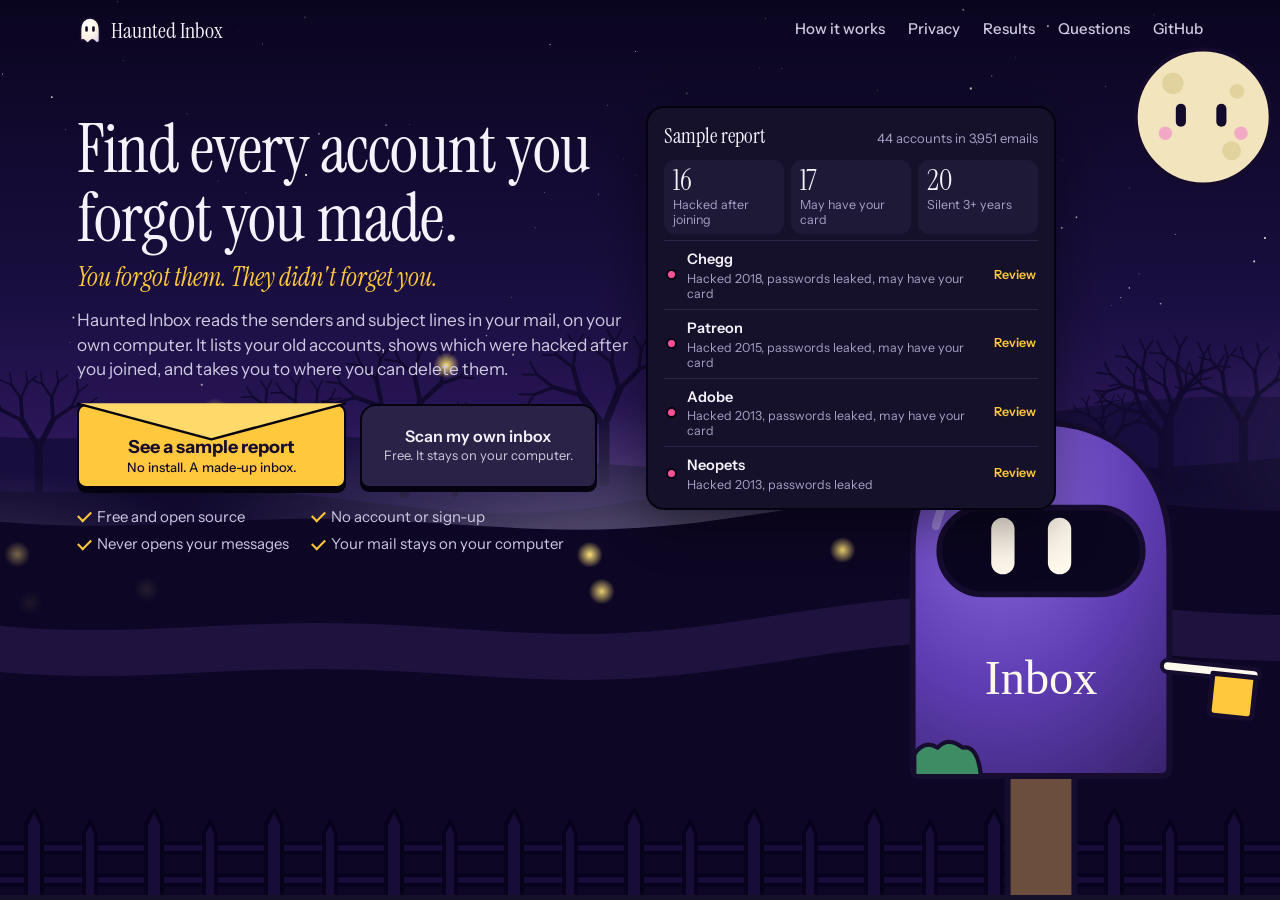
==== commit 3bbe761e: "Serious by default, haunted on purpose: a plain headline, a real report first, plain words and undo," ====
--- a/haunted/ui/index.html
+++ b/haunted/ui/index.html
@@ -18,57 +18,79 @@
   <radialGradient id="gBox" cx=".34" cy=".2" r="1"><stop offset="0" stop-color="#8E6BE0"/><stop offset=".55" stop-color="#5E3DB3"/><stop offset="1" stop-color="#3A2470"/></radialGradient>
   <linearGradient id="gCloak" x1="0" y1="0" x2="1" y2="1"><stop offset="0" stop-color="#5A3AA8"/><stop offset="1" stop-color="#2E1B5E"/></linearGradient>
 </defs></svg>
+<div id="scene">
 <canvas id="sky" aria-hidden="true"></canvas>
 <div id="world" aria-label="Your graveyard, one stone for each account"></div>
 <canvas id="night" aria-hidden="true"></canvas>
 <svg id="keeper" viewBox="0 0 150 170" aria-hidden="true"></svg>
+</div>
 
 <header id="bar" hidden>
   <button class="mark" id="home" aria-label="Back to the start"><svg viewBox="0 0 60 66" aria-hidden="true"><path d="M8 32C8 13 18 4 30 4s22 9 22 28v26q-5.5 7-11 0t-11 0-11 0-11 0Z"/><rect x="19" y="23" width="6" height="13" rx="3"/><rect x="35" y="23" width="6" height="13" rx="3"/></svg><span>Haunted Inbox</span></button>
-  <div id="filters" role="group" aria-label="Which ghosts to show"></div>
+  <div class="seg" id="viewSwitch" role="radiogroup" aria-label="View"><button role="radio" data-view="report">Report</button><button role="radio" data-view="grave">Graveyard</button></div>
+  <div id="filters" role="group" aria-label="Which accounts to show"></div>
   <div id="meter" aria-label="How close to morning"><svg viewBox="0 0 100 34" aria-hidden="true"><path class="arc" d="M4 30 Q50 -14 96 30"/><path class="arc2" id="arc2" d="M4 30 Q50 -14 96 30"/><circle id="sun" r="7" cx="4" cy="30"/></svg><span id="meterText"></span></div>
   <div class="tools">
-    <button class="chip" id="listbtn">List</button>
     <button class="chip" id="share">Share</button>
     <button class="chip icon" id="gear" aria-label="Settings"><svg viewBox="0 0 24 24" aria-hidden="true"><path d="M12 3.2l1.5 2.5 2.9-.6.5 2.9 2.7 1.2-1.2 2.7 1.2 2.7-2.7 1.2-.5 2.9-2.9-.6L12 20.8l-1.5-2.5-2.9.6-.5-2.9-2.7-1.2 1.2-2.7-1.2-2.7 2.7-1.2.5-2.9 2.9.6Z"/><circle cx="12" cy="12" r="3"/></svg></button>
   </div>
 </header>
 
 <section id="gate">
-  <div id="pitch">
-    <h1><span class="ln" id="l1">You forgot them.</span><span class="ln" id="l2">They didn't forget you.</span></h1>
-    <p class="lede">Every account your past self made is still out there, holding your name, your email, sometimes your card. Haunted Inbox finds them from your own mail, on your own computer, and walks you through them.</p>
-    <div class="cta" id="cta">
-      <button class="env" id="walk">
-        <span class="letter" aria-hidden="true"><svg viewBox="0 0 60 66"><path class="gbody" d="M7 34C7 14 17 4 30 4s23 10 23 30v27q-5.8 7-11.5 0t-11.5 0-11.5 0-11.5 0Z"/><rect x="18" y="25" width="7" height="14" rx="3.5" fill="#160C2E"/><rect x="35" y="25" width="7" height="14" rx="3.5" fill="#160C2E"/></svg></span>
-        <span class="front"><svg class="flap" viewBox="0 0 300 60" preserveAspectRatio="none" aria-hidden="true"><path d="M2 2 L150 56 L298 2"/></svg><b>Post this letter</b><small>Walk through a sample. Nothing to install.</small></span>
-      </button>
-      <button class="stone" id="own">Scan my own inbox<small>It stays on your computer</small></button>
+  <nav id="topnav"><span class="mark2"><svg viewBox="0 0 60 66" aria-hidden="true"><path d="M8 32C8 13 18 4 30 4s22 9 22 28v26q-5.5 7-11 0t-11 0-11 0-11 0Z"/><rect x="19" y="23" width="6" height="13" rx="3"/><rect x="35" y="23" width="6" height="13" rx="3"/></svg>Haunted Inbox</span><span class="navlinks"><a href="#how">How it works</a><a href="#privacy">Privacy</a><a href="#proof">Results</a><a href="#faq">Questions</a><a href="https://github.com/nirajkhetre/haunted-inbox" target="_blank" rel="noopener">GitHub</a></span></nav>
+  <div id="heroWrap">
+    <div id="pitch">
+      <h1>Find every account you forgot you made.</h1>
+      <p class="hook">You forgot them. They didn't forget you.</p>
+      <p class="lede">Haunted Inbox reads the senders and subject lines in your mail, on your own computer. It lists your old accounts, shows which were hacked after you joined, and takes you to where you can delete them.</p>
+      <div class="cta" id="cta">
+        <button class="env" id="walk">
+          <span class="letter" aria-hidden="true"><svg viewBox="0 0 60 66"><path class="gbody" d="M7 34C7 14 17 4 30 4s23 10 23 30v27q-5.8 7-11.5 0t-11.5 0-11.5 0-11.5 0Z"/><rect x="18" y="25" width="7" height="14" rx="3.5" fill="#160C2E"/><rect x="35" y="25" width="7" height="14" rx="3.5" fill="#160C2E"/></svg></span>
+          <span class="front"><svg class="flap" viewBox="0 0 300 60" preserveAspectRatio="none" aria-hidden="true"><path d="M2 2 L150 56 L298 2"/></svg><b>See a sample report</b><small>No install. A made-up inbox.</small></span>
+        </button>
+        <button class="stone" id="own">Scan my own inbox<small>Free. It stays on your computer.</small></button>
+      </div>
+      <ul class="facts"><li>Free and open source</li><li>No account or sign-up</li><li>Never opens your messages</li><li>Your mail stays on your computer</li></ul>
     </div>
-    <p class="fine">Only the envelope of each email is read: who, when, and the subject. Never the message.</p>
+    <div id="preview" aria-label="An example report"></div>
+    <svg id="mailbox" viewBox="0 0 420 600" aria-hidden="true">
+      <g id="mbGhost"><path class="gbody" d="M130 150C130 60 170 18 210 18s80 42 80 132v60H130Z" transform="translate(0 110)"/><rect x="178" y="170" width="16" height="32" rx="8" fill="#160C2E"/><rect x="226" y="170" width="16" height="32" rx="8" fill="#160C2E"/></g>
+      <g id="mbBody">
+        <rect x="170" y="430" width="80" height="180" rx="8" fill="#6B4E3D" stroke="#160C2E" stroke-width="7"/>
+        <path d="M56 440V180C56 76 128 26 210 26s154 50 154 154v260q0 10-10 10H66q-10 0-10-10Z" fill="url(#gBox)" stroke="#160C2E" stroke-width="7" stroke-linejoin="round"/>
+        <path d="M84 150C96 96 140 58 196 52" fill="none" stroke="#fff" stroke-opacity=".28" stroke-width="10" stroke-linecap="round"/>
+        <rect id="mbSlot" x="88" y="128" width="244" height="104" rx="52" fill="#0B0620" stroke="#160C2E" stroke-width="7"/>
+        <g id="mbEyes"><rect x="162" y="146" width="28" height="68" rx="14" fill="#FFF8EC"/><rect x="230" y="146" width="28" height="68" rx="14" fill="#FFF8EC"/></g>
+        <rect id="mbLid" x="88" y="128" width="244" height="52" rx="26" fill="#5A43A0" stroke="#160C2E" stroke-width="7" opacity="0"/>
+        <text x="210" y="352" text-anchor="middle" font-family="Serif" font-size="58" fill="#FFF8EC">Inbox</text>
+        <path d="M58 450v-26q12-18 28-8 12-14 30 0 18-4 22 34Z" fill="#3E8C63" stroke="#160C2E" stroke-width="5" stroke-linejoin="round"/>
+        <g id="mbFlag"><rect x="356" y="208" width="14" height="118" rx="7" fill="#FFF8EC" stroke="#160C2E" stroke-width="5"/><path d="M366 212h44q6 0 6 6v40q0 6-6 6h-44Z" fill="#FFC83D" stroke="#160C2E" stroke-width="6" stroke-linejoin="round"/></g>
+      </g>
+    </svg>
+    <div id="fence" aria-hidden="true"></div>
   </div>
-  <div id="heroStones" aria-hidden="true"></div>
-  <div id="fence" aria-hidden="true"></div>
-  <svg id="mailbox" viewBox="0 0 420 600" aria-hidden="true">
-    <g id="mbGhost"><path class="gbody" d="M130 150C130 60 170 18 210 18s80 42 80 132v60H130Z" transform="translate(0 110)"/><rect x="178" y="170" width="16" height="32" rx="8" fill="#160C2E"/><rect x="226" y="170" width="16" height="32" rx="8" fill="#160C2E"/></g>
-    <g id="mbBody">
-      <rect x="170" y="430" width="80" height="180" rx="8" fill="#7D5A46" stroke="#160C2E" stroke-width="7"/>
-      <path d="M190 450v130M222 440v150" stroke="#5A3E30" stroke-width="5" stroke-linecap="round"/>
-      <path d="M56 440V180C56 76 128 26 210 26s154 50 154 154v260q0 10-10 10H66q-10 0-10-10Z" transform="translate(7 8)" fill="#160C2E"/>
-      <path d="M56 440V180C56 76 128 26 210 26s154 50 154 154v260q0 10-10 10H66q-10 0-10-10Z" fill="url(#gBox)" stroke="#160C2E" stroke-width="7" stroke-linejoin="round"/>
-      <path d="M84 150C96 96 140 58 196 52" fill="none" stroke="#fff" stroke-opacity=".38" stroke-width="12" stroke-linecap="round"/>
-      <rect id="mbSlot" x="88" y="128" width="244" height="104" rx="52" fill="#0B0620" stroke="#160C2E" stroke-width="7"/>
-      <g id="mbEyes"><rect x="162" y="146" width="28" height="68" rx="14" fill="#FFF8EC"/><rect x="230" y="146" width="28" height="68" rx="14" fill="#FFF8EC"/></g>
-      <rect id="mbLid" x="88" y="128" width="244" height="52" rx="26" fill="#6B4AC4" stroke="#160C2E" stroke-width="7" opacity="0"/>
-      <circle cx="104" cy="262" r="18" fill="#FF7DB6" opacity=".7"/><circle cx="316" cy="262" r="18" fill="#FF7DB6" opacity=".7"/>
-      <rect x="120" y="300" width="180" height="76" rx="16" transform="translate(5 6)" fill="#160C2E"/>
-      <rect x="120" y="300" width="180" height="76" rx="16" fill="#FFF8EC" stroke="#160C2E" stroke-width="6"/>
-      <text x="210" y="354" text-anchor="middle" font-family="Bagel" font-size="42" fill="#160C2E">Inbox</text>
-      <path d="M58 450v-26q12-18 28-8 12-14 30 0 18-4 22 34Z" fill="#4FB07A" stroke="#160C2E" stroke-width="5" stroke-linejoin="round"/>
-      <path d="M322 70l-22 28 14 10-18 26" fill="none" stroke="#160C2E" stroke-width="5" stroke-linecap="round" stroke-linejoin="round"/>
-      <g id="mbFlag"><rect x="356" y="208" width="14" height="118" rx="7" fill="#FFF8EC" stroke="#160C2E" stroke-width="5"/><path d="M366 212h44q6 0 6 6v40q0 6-6 6h-44Z" fill="#FF4F9A" stroke="#160C2E" stroke-width="6" stroke-linejoin="round"/></g>
-    </g>
-  </svg>
+  <div id="more">
+    <section id="how"><h2>How it works</h2><ol class="steps">
+      <li><b>Give it your mail.</b> Drop in a Google Takeout file, or connect with an app password. It asks only for the sender, the date and the subject of each email.</li>
+      <li><b>It finds your accounts.</b> A small open AI model, Gemma, runs on your computer and reads one short summary per sender. Plain code then checks the dates against a public list of hacks.</li>
+      <li><b>You close them, riskiest first.</b> Each account links to where you can delete it. You mark it off when you're done, and you can undo that.</li>
+    </ol></section>
+    <section id="privacy"><h2>What it reads, and where it goes</h2><table class="plain"><tbody>
+      <tr><th>Sender, date and subject</th><td>Stay on your computer. A local model reads them.</td></tr>
+      <tr><th>The message itself</th><td>Never asked for and never read.</td></tr>
+      <tr><th>Your app password</th><td>Kept in memory for the scan, never saved.</td></tr>
+      <tr><th>A dropped mail export</th><td>Deleted as soon as its senders and subjects are read.</td></tr>
+      <tr><th>"Who owns it now?"</th><td>Optional. Sends only the company's public name to a web search, and only when you press it.</td></tr>
+    </tbody></table></section>
+    <section id="proof"><h2>Does it work?</h2><p>Tested on one real inbox of 7,556 emails, with 166 senders marked by hand. The usual advice is to search your mail for "welcome" and "verify".</p><table class="plain nums"><thead><tr><th></th><th>Accounts found</th></tr></thead><tbody><tr><th>Searching for keywords</th><td>65 of 159</td></tr><tr><th>Haunted Inbox</th><td><b>101 of 159</b></td></tr></tbody></table><p><b>It still misses accounts.</b> It missed 58 of those 159, mostly by reading them as newsletters, and it only finds accounts that emailed this address. That's one person's inbox, so treat it as a first result. The tests are <a href="https://github.com/nirajkhetre/haunted-inbox" target="_blank" rel="noopener">in the code</a>, and you can run them yourself.</p></section>
+    <section id="faq"><h2>Questions</h2><dl>
+      <dt>What does it cost?</dt><dd>Nothing. It's open source under the MIT license, and there's no account.</dd>
+      <dt>Will it delete my accounts for me?</dt><dd>No. It takes you to the right page. Closing the account is your decision, on their site.</dd>
+      <dt>If it says an account was hacked, was my data taken?</dt><dd>Not necessarily. It means the company was breached after you joined, according to the public <a href="https://haveibeenpwned.com/" target="_blank" rel="noopener">Have I Been Pwned</a> list.</dd>
+      <dt>Why is there a graveyard?</dt><dd>The report is for getting it done. The graveyard is the same accounts laid out by the year you joined, for when you'd like to see how far back it goes. It's optional.</dd>
+      <dt>Where does the data come from?</dt><dd>Hacks from <a href="https://haveibeenpwned.com/" target="_blank" rel="noopener">Have I Been Pwned</a>, delete links from <a href="https://justdeleteme.xyz/" target="_blank" rel="noopener">JustDeleteMe</a>, both bundled in the code. Made by Niraj Khetre.</dd>
+    </dl></section>
+  </div>
 </section>
 
 <section id="scanbox" hidden aria-live="polite">
@@ -85,16 +107,17 @@
 <aside id="card" hidden aria-label="About this account"><button class="x" id="cardx" aria-label="Close">
   <svg viewBox="0 0 24 24"><path d="M6 6l12 12M18 6L6 18"/></svg></button><div id="cardbody"></div></aside>
 
-<section id="list" hidden aria-label="All your ghosts as a list"><header><h2>Every ghost, worst first</h2><button class="x" id="listx" aria-label="Close"><svg viewBox="0 0 24 24"><path d="M6 6l12 12M18 6L6 18"/></svg></button></header><div id="rows"></div></section>
+<section id="report" hidden aria-label="Report"><button class="stone small" id="walkBtn">Walk through the graveyard</button><div id="repHead"><div id="repTiles"></div><div id="repNext"></div></div><div id="repTable"></div></section>
 
 <nav id="ruler" hidden aria-label="Walk through the years"><div id="years"></div><i id="thumb"></i></nav>
 
 <section id="settings" hidden aria-label="Settings"><div id="settingsStone"><button class="x" id="setx" aria-label="Close"><svg viewBox="0 0 24 24"><path d="M6 6l12 12M18 6L6 18"/></svg></button><div id="setbody"></div></div></section>
 
 <section id="tour" hidden aria-live="polite">
+  <div id="tourSpot"></div>
   <div id="tourBubble"><p id="tourText"></p><div class="tourActs"><button class="stone primary small" id="tourNext">Next</button></div></div>
   <div id="tourStones" aria-hidden="true"></div>
-  <button class="skip" id="tourSkip"><svg viewBox="0 0 60 66" aria-hidden="true"><path class="gbody" d="M7 34C7 14 17 4 30 4s23 10 23 30v27q-5.8 7-11.5 0t-11.5 0-11.5 0-11.5 0Z"/><rect x="18" y="25" width="7" height="14" rx="3.5" fill="#160C2E"/><rect x="35" y="25" width="7" height="14" rx="3.5" fill="#160C2E"/></svg>Skip the walkthrough</button>
+  <button class="skip" id="tourSkip">Skip the tour</button>
 </section>
 
 <dialog id="scanner">
@@ -102,11 +125,11 @@
   <div id="scanform"></div>
 </dialog>
 
-<p id="samplenote" hidden>A made-up person's inbox. Every hack shown really happened, from a public list.</p>
-<div id="veil" aria-hidden="true"></div>
+<div id="toast" hidden role="status"></div>
 <script src="sound.js"></script>
 <script src="app.js"></script>
 <script src="ui.js"></script>
+<script src="report.js"></script>
 <script src="hero.js"></script>
 <script src="settings.js"></script>
 <script src="tour.js"></script>
--- a/haunted/ui/style.css
+++ b/haunted/ui/style.css
@@ -1,5 +1,4 @@
 [hidden]{display:none!important}
-@font-face{font-family:"Bagel";src:url(fonts/BagelFatOne.woff2);font-display:swap}
 @font-face{font-family:"Instrument";src:url(fonts/InstrumentSans.woff2);font-weight:400 700;font-stretch:75% 100%;font-display:swap}
 @font-face{font-family:"Fragment";src:url(fonts/FragmentMono.woff2);font-display:swap}
 :root{--ink:#160C2E;--milk:#FFF8EC;--pink:#FF4F9A;--pinkd:#B8135F;--gold:#FFC83D;--golddeep:#E79E12;--mint:#7CF2B6;--lilac:#BDAEEA;--plum:#2A1650;
@@ -75,13 +74,13 @@
 .post svg{position:absolute;left:-44px;bottom:-4px;width:88px;height:78px;overflow:visible}
 .post rect,.post path{stroke:var(--ink);stroke-width:3.5;stroke-linejoin:round}
 .post .wood{fill:#7D5A46}.post .board{fill:#C99B6F}
-.post text{font:400 22px "Bagel";fill:var(--ink);text-anchor:middle}
+.post text{font:400 22px "Serif";fill:var(--ink);text-anchor:middle}
 .geye{transform-box:fill-box;transform-origin:center;animation:blink 5.2s infinite}
 .g:nth-child(3n) .geye{animation-duration:6.7s}.g:nth-child(3n+1) .geye{animation-duration:4.3s;animation-delay:-1.3s}
 @keyframes blink{0%,95%,100%{scale:1 1}97.5%{scale:1 .08}}
 
 /* ---- buttons: small gravestones. They rise when you come near and sink when you press ---- */
-.stone{position:relative;display:inline-flex;flex-direction:column;align-items:center;justify-content:center;min-height:64px;padding:10px 26px 11px;border:3.5px solid var(--edge);border-radius:30px 30px 10px 10px;background:var(--chip);color:var(--chip-ink);font:400 clamp(17px,1.5vw,21px)/1.1 "Bagel";text-decoration:none;box-shadow:0 7px 0 var(--edge);transition:transform .22s var(--spring),box-shadow .22s var(--spring),background-color .4s,color .4s;overflow:hidden;-webkit-tap-highlight-color:transparent}
+.stone{position:relative;display:inline-flex;flex-direction:column;align-items:center;justify-content:center;min-height:64px;padding:10px 26px 11px;border:3.5px solid var(--edge);border-radius:30px 30px 10px 10px;background:var(--chip);color:var(--chip-ink);font:400 clamp(17px,1.5vw,21px)/1.1 "Serif";text-decoration:none;box-shadow:0 7px 0 var(--edge);transition:transform .22s var(--spring),box-shadow .22s var(--spring),background-color .4s,color .4s;overflow:hidden;-webkit-tap-highlight-color:transparent}
 .stone small{display:block;margin-top:3px;font:500 13px/1.2 "Instrument";opacity:.82}
 .stone:hover{transform:translateY(-3px) rotate(-.7deg);box-shadow:0 10px 0 var(--edge)}
 .stone:active{transform:translateY(6px) scale(1.01,.97);box-shadow:0 1px 0 var(--edge);transition-duration:.07s}
@@ -97,11 +96,11 @@
 #gate{position:fixed;inset:0;z-index:6;overflow:hidden;pointer-events:none}
 #pitch{position:absolute;left:clamp(20px,6.4vw,104px);top:clamp(64px,13vh,130px);width:min(62vw,860px);z-index:4;pointer-events:none}
 #pitch>*{pointer-events:auto}
-h1{font:400 clamp(44px,6.1vw,104px)/.98 "Bagel","Instrument";letter-spacing:-.005em;margin-bottom:20px;color:var(--text);white-space:nowrap}
+h1{font:400 clamp(44px,6.1vw,104px)/.98 "Serif","Instrument";letter-spacing:-.005em;margin-bottom:20px;color:var(--text);white-space:nowrap}
 :root[data-ui=night] h1{text-shadow:0 6px 0 var(--ink)}
 .ln{display:block}#l2{color:var(--lilac)}:root[data-ui=day] #l2{color:#5E3DB3}
 .word{display:inline-block;white-space:nowrap}
-.ln .c{position:relative;display:inline-block;animation:hover 3.6s ease-in-out infinite alternate,chin .75s var(--spring) both;animation-delay:calc(var(--i) * 45ms),calc(var(--i) * 22ms)}
+.ln .c-unused{position:relative;display:inline-block;animation:hover 3.6s ease-in-out infinite alternate,chin .75s var(--spring) both;animation-delay:calc(var(--i) * 45ms),calc(var(--i) * 22ms)}
 .c.face .oe{position:absolute;left:.09em;top:.5em;width:.058em;height:.125em;border-radius:.1em;background:var(--ink);translate:var(--ex,0) var(--ey,0);animation:blink 4.6s infinite}
 .c.face .oe.r{left:auto;right:.09em}
 @keyframes chin{from{transform:translateY(.6em) scale(.7);opacity:0}}
@@ -115,7 +114,7 @@
 /* the envelope: lift its flap and the letter inside looks back at you */
 .env{position:relative;display:block;width:clamp(250px,24vw,330px);height:92px;padding:0;perspective:560px;-webkit-tap-highlight-color:transparent;transition:transform .22s var(--spring)}
 .env .front{position:absolute;inset:0;display:flex;flex-direction:column;align-items:center;justify-content:flex-end;padding:0 10px 11px;border:4px solid var(--ink);border-radius:10px;background:var(--gold);color:var(--ink);box-shadow:0 8px 0 var(--ink);transition:box-shadow .2s var(--spring),transform .2s var(--spring)}
-.env b{position:relative;font:400 clamp(19px,1.7vw,24px)/1 "Bagel";z-index:1}
+.env b{position:relative;font:400 clamp(19px,1.7vw,24px)/1 "Serif";z-index:1}
 .env small{position:relative;margin-top:3px;font:600 13px/1.1 "Instrument";z-index:1}
 .env .flap{position:absolute;left:-4px;right:-4px;top:-4px;width:calc(100% + 8px);height:40px;overflow:visible;transform-origin:50% 0;transition:transform .42s var(--spring);pointer-events:none}
 .env .flap path{fill:#FFD969;stroke:var(--ink);stroke-width:4;stroke-linejoin:round;vector-effect:non-scaling-stroke}
@@ -140,15 +139,15 @@
 #bar{position:fixed;left:0;right:0;top:0;z-index:7;display:flex;align-items:center;gap:14px;padding:12px clamp(14px,2vw,26px);pointer-events:none;animation:drop .6s var(--spring) both}
 #bar>*{pointer-events:auto}
 @keyframes drop{from{transform:translateY(-90px)}}
-.mark{display:flex;align-items:center;gap:8px;font:400 19px "Bagel";white-space:nowrap;color:var(--text);transition:color .6s}
+.mark{display:flex;align-items:center;gap:8px;font:400 19px "Serif";white-space:nowrap;color:var(--text);transition:color .6s}
 .mark svg{width:30px;height:34px}.mark path{fill:url(#gGhost);stroke:var(--ink);stroke-width:4;stroke-linejoin:round}.mark rect{fill:var(--ink)}
 #filters{display:flex;gap:4px;margin:0 auto 0 8px;padding:4px;border:3px solid var(--edge);border-radius:18px 18px 8px 8px;background:var(--panel);box-shadow:0 4px 0 var(--edge);transition:background-color .5s}
 .f{display:flex;align-items:center;gap:6px;height:34px;padding:0 11px;border-radius:13px 13px 5px 5px;color:var(--panel-ink);font-weight:600;font-size:14px;white-space:nowrap;transition:background-color .2s,transform .2s var(--spring),color .2s}
-.f b{font:400 16px/1 "Bagel"}
+.f b{font:400 16px/1 "Serif"}
 .f:hover{transform:translateY(-1px)}.f:active{transform:translateY(2px)}
 .f.on{background:var(--gold);color:var(--ink)}
 #meter{display:flex;align-items:center;gap:8px;font-size:14px;font-weight:600;color:var(--text);white-space:nowrap;transition:color .6s}
-#meter b{font:400 18px/1 "Bagel"}
+#meter b{font:400 18px/1 "Serif"}
 #meter svg{width:70px;height:26px;overflow:visible}
 #meter .arc{fill:none;stroke:var(--text);stroke-opacity:.3;stroke-width:3.5;stroke-linecap:round;stroke-dasharray:1 7}
 #meter .arc2{fill:none;stroke:var(--gold);stroke-width:4;stroke-linecap:round;stroke-dasharray:1;stroke-dashoffset:1;transition:stroke-dashoffset .9s var(--out)}
@@ -168,7 +167,7 @@
 #scanbox{position:fixed;left:50%;top:13vh;z-index:6;width:min(560px,calc(100% - 32px));transform:translateX(-50%);padding:18px 24px 20px;border:3.5px solid var(--edge);border-radius:40px 40px 14px 14px;background:var(--panel);color:var(--panel-ink);box-shadow:0 7px 0 var(--edge);animation:scanin .6s var(--spring) both}
 @keyframes scanin{from{transform:translate(-50%,-30px) scale(.9);opacity:0}}
 .stage{font-size:14.5px;color:var(--muted)}
-.count{font-size:17px;margin-bottom:8px}.count b{font:400 44px/1.1 "Bagel";font-variant-numeric:tabular-nums}
+.count{font-size:17px;margin-bottom:8px}.count b{font:400 44px/1.1 "Serif";font-variant-numeric:tabular-nums}
 .track{height:18px;border:3px solid var(--edge);border-radius:9px;background:var(--panel2);overflow:hidden}
 .track i{display:block;height:100%;width:0;background:repeating-linear-gradient(115deg,var(--gold) 0 14px,#FFDE7C 14px 28px);background-size:200% 100%;border-right:3px solid var(--edge);animation:stripes 1.2s linear infinite}
 @keyframes stripes{to{background-position:-62px 0}}
@@ -176,7 +175,7 @@
 
 /* ---- story beats ---- */
 #beat{position:fixed;inset:0;z-index:6;display:grid;place-items:center;padding:0 24px 16vh;pointer-events:none}
-#beattext{max-width:900px;text-align:center;color:var(--milk);font:400 clamp(32px,5.4vw,74px)/1.1 "Bagel";-webkit-text-stroke:7px var(--ink);paint-order:stroke fill;text-shadow:0 5px 0 var(--ink)}
+#beattext{max-width:900px;text-align:center;color:var(--milk);font:400 clamp(32px,5.4vw,74px)/1.1 "Serif";-webkit-text-stroke:7px var(--ink);paint-order:stroke fill;text-shadow:0 5px 0 var(--ink)}
 #beattext .w{display:inline-block;animation:chin .55s var(--spring) both;animation-delay:calc(var(--i) * 45ms)}
 #beattext em{font-style:normal;color:var(--gold)}#beattext .pk{color:var(--pink)}
 #beat.out #beattext{transition:transform .3s var(--in),opacity .3s var(--in);transform:translateY(-22px);opacity:0}
@@ -198,12 +197,12 @@
 .x:hover{transform:rotate(90deg) scale(1.06)}.x svg{width:18px;height:18px;fill:none;stroke:currentColor;stroke-width:3;stroke-linecap:round}
 #card .x{right:auto;left:50%;top:9px;margin-left:-19px}
 .lies{font-size:13.5px;text-align:center;color:var(--muted)}
-.gname{font:400 clamp(30px,3.2vw,40px)/1.04 "Bagel";text-align:center;margin:4px 0 2px;overflow-wrap:anywhere}
+.gname{font:400 clamp(30px,3.2vw,40px)/1.04 "Serif";text-align:center;margin:4px 0 2px;overflow-wrap:anywhere}
 .dates{text-align:center;font-weight:600;font-size:16px}
 .small{text-align:center;font-size:14.5px;color:var(--muted);margin-bottom:12px}
 .words{margin:2px 0 12px;text-align:center}
 .words small{display:block;font-size:13px;color:var(--muted)}
-.words q{display:block;font:400 clamp(19px,2vw,23px)/1.15 "Bagel";color:var(--gold);overflow-wrap:anywhere}
+.words q{display:block;font:400 clamp(19px,2vw,23px)/1.15 "Serif";color:var(--gold);overflow-wrap:anywhere}
 :root[data-ui=day] .words q{color:var(--pinkd)}
 .note{margin-top:10px;padding:9px 12px 11px;border:3px solid var(--edge);border-radius:13px;background:var(--panel2);font-size:15px;line-height:1.38}
 .note h4{font:700 12.5px/1.2 "Instrument";letter-spacing:.01em;margin-bottom:4px}
@@ -217,10 +216,10 @@
 .acts{flex:none;padding:12px 16px 10px;border-top:4px solid var(--edge);background:var(--panel2);transition:background-color .5s}
 .path{list-style:none;padding:0;display:grid;gap:12px}
 .path li{display:grid;grid-template-columns:30px 1fr;align-items:center;gap:8px}
-.path li>i{display:grid;place-items:center;width:30px;height:30px;border:3px solid var(--edge);border-radius:50%;background:var(--panel);font:400 16px/1 "Bagel";font-style:normal}
+.path li>i{display:grid;place-items:center;width:30px;height:30px;border:3px solid var(--edge);border-radius:50%;background:var(--panel);font:400 16px/1 "Serif";font-style:normal}
 .path .stone{width:100%;min-height:54px;font-size:18px}
-.quiet{display:block;margin:10px auto 0;padding:3px 10px;font-weight:600;font-size:14.5px;text-decoration:underline;text-underline-offset:3px;color:var(--panel-ink);transition:transform .2s var(--spring)}
-.quiet:hover{transform:translateY(-1px) rotate(-1deg)}
+.keepit{display:block;margin:10px auto 0;padding:3px 10px;font-weight:600;font-size:14.5px;text-decoration:underline;text-underline-offset:3px;color:var(--panel-ink);transition:transform .2s var(--spring)}
+.keepit:hover{transform:translateY(-1px)}
 .thinking{display:flex;gap:4px;justify-content:center}.thinking i{width:8px;height:8px;border-radius:50%;background:currentColor;animation:th .6s ease-in-out infinite alternate}.thinking i:nth-child(2){animation-delay:.15s}.thinking i:nth-child(3){animation-delay:.3s}
 @keyframes th{to{transform:translateY(-6px)}}
 
@@ -236,25 +235,13 @@
 .yr u{position:absolute;bottom:18px;left:50%;width:min(62%,30px);margin-left:calc(min(62%,30px) / -2);background:var(--pink);border:2px solid var(--edge);border-bottom:0;text-decoration:none;transition:height .5s var(--spring)}
 #thumb{position:absolute;top:0;bottom:0;background:rgb(255 200 61 / .26);border-inline:3.5px solid var(--gold);pointer-events:none}
 
-/* ---- the list ---- */
-#list{position:fixed;inset:clamp(10px,4vh,44px) clamp(10px,10vw,180px);z-index:9;display:flex;flex-direction:column;border:4px solid var(--edge);border-radius:22px;background:var(--panel);color:var(--panel-ink);box-shadow:8px 8px 0 var(--edge);overflow:hidden;animation:listup .5s var(--spring) both}
-@keyframes listup{from{transform:translateY(60%) rotate(-1.5deg)}}
-#list header{padding:16px 62px 12px 22px;border-bottom:4px solid var(--edge);background:var(--panel2)}
-#list h2{font:400 26px "Bagel"}
-#rows{overflow-y:auto;flex:1}
-.row{display:grid;grid-template-columns:minmax(0,1.4fr) 104px minmax(0,1.6fr) auto;gap:12px;align-items:center;width:100%;padding:10px 22px;border-bottom:2px solid var(--line2);text-align:left;color:var(--panel-ink)}
-.row:hover{background:var(--panel2)}
-.row b{font-size:16.5px}.row small{display:block;font-size:13px;color:var(--muted)}
-.flags{display:flex;gap:4px;flex-wrap:wrap}.flag{padding:0 8px 1px;border:2px solid var(--edge);border-radius:8px;font-size:12.5px;font-weight:700;background:var(--panel2);color:var(--panel-ink);font-style:normal}.flag.h{background:var(--pink);color:#fff}.flag.m{background:var(--gold);color:var(--ink)}.flag.a{background:var(--mint);color:var(--ink)}
-.row.done{opacity:.5}
-
 /* ---- settings: carved on a big stone ---- */
 #settings{position:fixed;inset:0;z-index:10;display:flex;align-items:flex-end;justify-content:center;background:rgb(9 4 26 / .36);overflow:hidden}
 #settingsStone{position:relative;width:min(640px,calc(100% - 20px));height:min(92vh,800px);border:5px solid var(--edge);border-bottom:0;border-radius:320px 320px 0 0/170px 170px 0 0;background:var(--panel);color:var(--panel-ink);box-shadow:10px 0 0 var(--edge);overflow:hidden;transition:background-color .5s,color .5s}
 #settingsStone .x{left:50%;right:auto;margin-left:-19px;top:10px}
 #setbody{height:100%;overflow-y:auto;padding:58px clamp(20px,5vw,48px) 36px;scrollbar-width:thin}
-#setbody h2{font:400 34px/1.05 "Bagel";text-align:center;margin-bottom:6px}
-#setbody h3{margin:20px 0 8px;font:400 19px/1.1 "Bagel";color:var(--gold)}
+#setbody h2{font:400 34px/1.05 "Serif";text-align:center;margin-bottom:6px}
+#setbody h3{margin:20px 0 8px;font:400 19px/1.1 "Serif";color:var(--gold)}
 :root[data-ui=day] #setbody h3{color:#5E3DB3}
 .setrow{display:flex;align-items:center;justify-content:space-between;gap:16px;padding:9px 0;border-bottom:2px solid var(--line2)}
 .setrow b{display:block;font-weight:700;font-size:16px}.setrow small{display:block;font-size:13.5px;line-height:1.25;color:var(--muted)}
@@ -292,7 +279,7 @@
 /* ---- the walkthrough ---- */
 #tour{position:fixed;inset:0;z-index:9;pointer-events:none}
 #tour>*{pointer-events:auto}
-#tourBubble{position:fixed;left:0;top:0;width:min(380px,calc(100% - 28px));padding:14px 18px 15px;border:4px solid var(--edge);border-radius:24px;background:var(--panel);color:var(--panel-ink);box-shadow:0 7px 0 var(--edge);transform:translate(var(--x,0),var(--y,0)) scale(.8);opacity:0;transition:transform .55s var(--spring),opacity .22s;font:400 clamp(19px,1.65vw,23px)/1.2 "Bagel"}
+#tourBubble{position:fixed;left:0;top:0;width:min(380px,calc(100% - 28px));padding:14px 18px 15px;border:4px solid var(--edge);border-radius:24px;background:var(--panel);color:var(--panel-ink);box-shadow:0 7px 0 var(--edge);transform:translate(var(--x,0),var(--y,0)) scale(.8);opacity:0;transition:transform .55s var(--spring),opacity .22s;font:400 clamp(19px,1.65vw,23px)/1.2 "Serif"}
 #tourBubble.in{transform:translate(var(--x,0),var(--y,0));opacity:1}
 #tourText{min-height:2.4em}
 #tourText .w{display:inline-block;animation:chin .42s var(--spring) both;animation-delay:calc(var(--i) * 24ms)}
@@ -313,7 +300,7 @@
 dialog[open]{animation:listup .5s var(--spring) both}
 dialog::backdrop{background:rgb(9 4 26 / .66);backdrop-filter:blur(3px)}
 #scanform{padding:30px 26px 24px}
-#scanform h2{font:400 30px/1.1 "Bagel";margin-bottom:6px;padding-right:44px}
+#scanform h2{font:400 30px/1.1 "Serif";margin-bottom:6px;padding-right:44px}
 #scanform p{font-size:16px;margin-bottom:12px}
 .drop{display:grid;place-items:center;min-height:128px;padding:16px;border:3.5px dashed var(--panel-ink);border-radius:18px;background:var(--panel2);text-align:center;font-weight:700;cursor:pointer;transition:transform .2s var(--spring),background-color .2s}
 .drop:hover,.drop.over{transform:scale(1.02) rotate(-.5deg);background:var(--coin)}
@@ -360,3 +347,217 @@
 }
 @media (prefers-reduced-motion:reduce){*,*::before,*::after{animation-duration:.01ms!important;animation-iteration-count:1!important;transition-duration:.01ms!important}}
 :root[data-calm] *,:root[data-calm] *::before,:root[data-calm] *::after{animation-duration:.01ms!important;animation-iteration-count:1!important;transition-duration:.01ms!important}
+
+/* ========== serious by default, haunted on purpose ==========
+   Quieter colours, an engraved serif instead of cartoon type, thinner lines. Colour only ever means something: pink hacked, gold your card or the next action, lilac quiet. */
+@font-face{font-family:"Serif";src:url(fonts/InstrumentSerif.woff2);font-display:swap}
+@font-face{font-family:"Serif";src:url(fonts/InstrumentSerif-Italic.woff2);font-style:italic;font-display:swap}
+:root{--text:#F6F2FB;--soft:#CFC8E2;--panel:#15112A;--panel2:#1F1938;--panel-ink:#F6F2FB;--muted:#A79FC4;--edge:#05030F;--chip:#2A2347;--chip-ink:#F6F2FB;--hack:#3A1530;--coin:#352A12;--fate:#14264A;--line2:#2C2548}
+:root[data-ui=day]{--text:#161228;--soft:#3D3656;--panel:#FFFFFF;--panel2:#F6F2EA;--panel-ink:#161228;--muted:#635C7E;--edge:#161228;--chip:#FFFFFF;--chip-ink:#161228;--hack:#FFE3EE;--coin:#FFF1C9;--fate:#E2EEFB;--line2:#E7E0D4}
+#scene{position:fixed;inset:0;z-index:0;transition:transform .75s cubic-bezier(.2,.9,.25,1)}
+body[data-view=report] #scene{transform:translateY(-24vh)}
+
+/* type */
+h1{font:400 clamp(44px,5.3vw,86px)/1.02 "Serif",Georgia,serif;letter-spacing:-.012em;white-space:normal;text-shadow:none!important;margin-bottom:10px;color:var(--text)}
+.hook{font:italic 400 clamp(21px,2vw,29px)/1.2 "Serif",Georgia,serif;color:var(--gold);margin-bottom:14px;animation:up .7s var(--out) .15s both}
+:root[data-ui=day] .hook{color:#8A5A00}
+h1{animation:up .7s var(--out) both}
+.lede{animation-delay:.25s;max-width:560px}.cta{animation-delay:.35s}
+.gname,#setbody h2,#list h2{font-family:"Serif",Georgia,serif;font-weight:400}
+.gname{font-size:clamp(34px,3.2vw,44px)}
+.words q{font:italic 400 clamp(21px,2vw,26px)/1.2 "Serif",Georgia,serif}
+#beattext{font:400 clamp(36px,5.2vw,76px)/1.08 "Serif",Georgia,serif;-webkit-text-stroke:4px var(--ink);text-shadow:0 2px 24px rgb(0 0 0 / .45)}
+#beattext em{font-style:italic}
+.count b{font:400 48px/1.1 "Serif",Georgia,serif}
+.mark{font:400 21px "Serif",Georgia,serif}
+
+/* buttons: still small stones, but they read as buttons first */
+.stone{font:600 16px/1.15 "Instrument",system-ui,sans-serif;min-height:58px;padding:9px 22px 10px;border-width:2px;border-radius:16px 16px 9px 9px;box-shadow:0 4px 0 var(--edge)}
+.stone small{font-weight:400;opacity:.8}
+.stone:hover{transform:translateY(-2px);box-shadow:0 6px 0 var(--edge)}
+.stone:active{transform:translateY(3px);box-shadow:0 1px 0 var(--edge)}
+.stone.small{font-size:15px;min-height:40px;padding:5px 16px 6px;border-radius:13px 13px 7px 7px;box-shadow:0 3px 0 var(--edge)}
+.stone.small:hover{box-shadow:0 5px 0 var(--edge)}
+.chip{border-width:2px;border-radius:12px 12px 7px 7px;box-shadow:0 3px 0 var(--edge);height:38px;font-weight:600}
+.chip:hover{box-shadow:0 5px 0 var(--edge)}
+.x{border-width:2px;box-shadow:none}
+.seg{border-width:2px;border-radius:12px;padding:2px}
+.seg button{font-weight:600}
+.env{height:84px;width:clamp(240px,21vw,290px)}
+.env .front{border-width:2.5px;border-color:var(--edge);box-shadow:0 5px 0 var(--edge);border-radius:9px}
+.env:hover .front{box-shadow:0 7px 0 var(--edge)}.env:active .front{transform:translateY(4px);box-shadow:0 1px 0 var(--edge)}
+.env b{font:700 18px/1.1 "Instrument",system-ui,sans-serif}.env small{font-weight:500}
+.env .flap path{fill:#FFD969;stroke:var(--edge);stroke-width:2.5}
+.env .letter{width:42px;height:48px;margin-left:-21px}
+.env:hover .letter,.env:focus-visible .letter{transform:translateY(-34px) rotate(-4deg)}
+#own{min-height:84px;padding-inline:22px}
+
+/* the page you land on */
+#gate{overflow-x:hidden;overflow-y:auto;pointer-events:auto;scroll-behavior:smooth;scrollbar-width:thin}
+#topnav{position:relative;z-index:5;display:flex;align-items:center;justify-content:space-between;gap:20px;padding:16px clamp(18px,6vw,96px)}
+.mark2{display:flex;align-items:center;gap:8px;font:400 22px "Serif",Georgia,serif;color:var(--text)}
+.mark2 svg{width:26px;height:29px}.mark2 path{fill:url(#gGhost);stroke:var(--ink);stroke-width:4;stroke-linejoin:round}.mark2 rect{fill:var(--ink)}
+.navlinks{display:flex;gap:clamp(12px,1.8vw,24px);font-size:15px;font-weight:500}
+.navlinks a{color:var(--soft);text-decoration:none;border-bottom:2px solid transparent;transition:border-color .2s,color .2s}
+.navlinks a:hover{color:var(--text);border-color:var(--gold)}
+#heroWrap{position:relative;min-height:calc(100vh - 66px);overflow:hidden}
+#pitch{position:relative;left:auto;top:auto;margin-left:clamp(18px,6vw,96px);padding-top:clamp(14px,6vh,64px);width:min(44vw,640px);pointer-events:auto}
+.cta{gap:14px;margin:22px 0 18px;align-items:stretch}
+.facts{list-style:none;padding:0;display:grid;grid-template-columns:repeat(2,auto);justify-content:start;gap:5px 22px;font-size:15px;color:var(--soft);animation:up .8s var(--out) .45s both}
+.facts li{position:relative;padding-left:20px}
+.facts li::before{content:"";position:absolute;left:1px;top:.36em;width:11px;height:6px;border-left:2.5px solid var(--gold);border-bottom:2.5px solid var(--gold);transform:rotate(-45deg)}
+#preview{position:absolute;z-index:4;left:clamp(560px,50.5vw,1000px);top:clamp(10px,5vh,56px);width:min(32vw,470px);padding:14px 16px 8px;border:2px solid var(--edge);border-radius:18px;background:var(--panel);color:var(--panel-ink);box-shadow:0 18px 50px rgb(0 0 0 / .4);font-size:14.5px;min-height:220px}
+#preview header{display:flex;justify-content:space-between;align-items:baseline;gap:10px;margin-bottom:10px}
+#preview header b{font:400 21px "Serif",Georgia,serif}#preview header span{font-size:13px;color:var(--muted)}
+.pvtiles{display:grid;grid-template-columns:repeat(3,1fr);gap:7px;margin-bottom:6px}
+.pvtiles div{padding:6px 9px 7px;border-radius:11px;background:var(--panel2);font-size:12.5px;line-height:1.2;color:var(--muted)}
+.pvtiles b{display:block;font:400 29px/1 "Serif",Georgia,serif;color:var(--panel-ink);margin-bottom:2px}
+.pvrow{display:grid;grid-template-columns:12px 1fr auto;gap:9px;align-items:center;padding:8px 2px;border-top:1px solid var(--line2)}
+.pvrow b{font-weight:600}.pvrow small{display:block;font-size:12.5px;color:var(--muted);line-height:1.2}
+.pvrow i{font-style:normal;font-size:12.5px;font-weight:600;color:var(--gold)}
+:root[data-ui=day] .pvrow i{color:#8A5A00}
+.dot{display:block;width:11px;height:11px;border-radius:50%;border:2px solid var(--edge)}
+.dot.hacked{background:var(--pink)}.dot.card{background:var(--gold)}.dot.quiet{background:var(--lilac)}
+#mailbox{right:clamp(44px,5vw,92px);bottom:-6px;height:min(58vh,500px);z-index:3}
+:root[data-ui=day] #beattext{color:var(--ink);-webkit-text-stroke:0;text-shadow:none}
+:root[data-ui=day] #beattext em{color:#8A5A00}
+#mbGhost{opacity:.95}
+#fence{z-index:1;opacity:.75}
+#more{position:relative;z-index:5;background:var(--panel);color:var(--panel-ink);padding:clamp(30px,6vh,64px) clamp(18px,6vw,96px) 70px;display:grid;grid-template-columns:repeat(2,minmax(0,1fr));gap:clamp(30px,5vh,56px) clamp(30px,5vw,80px);font-size:16.5px;line-height:1.45}
+#more h2{font:400 clamp(30px,3vw,42px)/1.08 "Serif",Georgia,serif;margin-bottom:14px}
+#more p{margin-bottom:12px}
+#more a{color:inherit;text-underline-offset:3px}
+.steps{padding:0;list-style:none;counter-reset:s;display:grid;gap:14px}
+.steps li{position:relative;padding-left:44px;counter-increment:s}
+.steps li::before{content:counter(s);position:absolute;left:0;top:0;width:30px;height:30px;display:grid;place-items:center;border-radius:50%;background:var(--panel2);font:400 19px/1 "Serif",Georgia,serif}
+.steps b,dt{font-weight:600}
+table.plain{width:100%;border-collapse:collapse;margin-bottom:12px}
+table.plain th,table.plain td{text-align:left;vertical-align:top;padding:9px 12px 9px 0;border-top:1px solid var(--line2);font-weight:400}
+table.plain tbody th{font-weight:600;width:42%}
+table.plain.nums thead th{border:0;color:var(--muted);font-size:14px;padding-bottom:2px}
+dl dt{margin-top:12px}dl dd{margin:2px 0 0;color:var(--soft)}
+:root[data-ui=day] dl dd{color:var(--muted)}
+
+/* the bar */
+#viewSwitch{margin-left:6px}
+#viewSwitch button{padding:5px 13px 6px;font-size:14.5px}
+#filters{margin:0 auto 0 4px;border-width:2px;box-shadow:none;border-radius:12px;padding:2px}
+.f{height:30px;border-radius:9px;font-size:13.5px}.f b{font:600 13.5px/1 "Instrument"}
+#meter{margin-left:auto}
+#filters~#meter{margin-left:0}
+#meter b{font:400 21px/1 "Serif",Georgia,serif}
+body[data-view=report] #filters{display:none}
+body[data-view=report] #filters~#meter{margin-left:auto}
+#sun{stroke-width:2}
+body[data-view=report] #ruler{transform:translateY(130px);transition:transform .5s}
+#ruler{border-width:2px;box-shadow:none;animation:none;transition:transform .5s,background-color .5s}
+#guide{border-width:2px;box-shadow:0 10px 30px rgb(0 0 0 / .3);border-radius:16px}
+#guide::after{border-width:2px}
+#scanbox{border-width:2px;box-shadow:0 18px 50px rgb(0 0 0 / .4);border-radius:18px}
+#scene #keeper{z-index:4}
+
+/* the report */
+#report{position:fixed;left:0;right:0;top:36vh;bottom:0;z-index:6;display:flex;flex-direction:column;border-top:2px solid var(--edge);border-radius:22px 22px 0 0;background:var(--panel);color:var(--panel-ink);box-shadow:0 -14px 50px rgb(0 0 0 / .35);transition:transform .6s cubic-bezier(.2,.9,.25,1),background-color .5s,color .5s}
+body[data-view=grave] #report{transform:translateY(108%)}
+#walkBtn{position:absolute;right:clamp(14px,2.4vw,34px);top:-56px}
+#repHead{flex:none;padding:14px clamp(14px,2.4vw,34px) 6px}
+#repTiles{display:grid;grid-template-columns:repeat(4,minmax(0,1fr));gap:9px}
+.tile{display:block;padding:8px 13px 10px;border:2px solid transparent;border-radius:13px;background:var(--panel2);color:var(--panel-ink);text-align:left;transition:border-color .15s,transform .2s var(--spring)}
+.tile:hover{transform:translateY(-2px)}
+.tile.on{border-color:var(--gold)}
+.tile b{display:block;font:400 clamp(30px,3vw,42px)/1 "Serif",Georgia,serif;margin-bottom:2px}
+.tile.hacked b{color:var(--pink)}.tile.card b{color:var(--gold)}.tile.quiet b{color:var(--lilac)}
+:root[data-ui=day] .tile.card b{color:#A36C00}:root[data-ui=day] .tile.quiet b{color:#5E3DB3}:root[data-ui=day] .tile.hacked b{color:var(--pinkd)}
+.tile span{font-size:13.5px;color:var(--muted)}
+.repnote{margin:9px 0 0;font-size:13.5px;color:var(--muted)}
+.nextrow{display:flex;align-items:center;justify-content:space-between;gap:14px;margin-top:9px;padding:9px 14px;border-radius:13px;background:var(--coin);font-size:15.5px}
+.nextrow p{margin:0}.nextrow small{display:block;font-size:12.5px;font-weight:600;color:var(--muted)}
+#repTable{flex:1;overflow-y:auto;padding:4px clamp(14px,2.4vw,34px) 20px;scrollbar-width:thin}
+.row,.rowhead{display:grid;grid-template-columns:14px minmax(0,1.5fr) 72px 104px minmax(0,1.9fr) 84px;gap:12px;align-items:center;width:100%;padding:9px 6px;border-bottom:1px solid var(--line2);text-align:left}
+.rowhead{position:sticky;top:0;z-index:1;background:var(--panel);padding:8px 6px 5px;font-size:13px;font-weight:600;color:var(--muted)}
+.row{color:var(--panel-ink);transition:background-color .15s}
+.row:hover{background:var(--panel2)}
+.row b{font-size:15.5px;font-weight:600}.row small{display:block;font-size:13px;color:var(--muted)}
+.row .when{font-size:14px;color:var(--muted)}
+.flags{display:flex;gap:4px;flex-wrap:wrap}
+.flag{padding:1px 8px 2px;border-radius:7px;font-weight:600;font-size:12.5px;font-style:normal;background:var(--panel2);color:var(--muted)}
+.flag.h{background:var(--pink);color:#fff}.flag.m{background:var(--gold);color:var(--ink)}
+.state{font-size:13.5px;font-weight:600;text-align:right;color:var(--gold)}
+:root[data-ui=day] .state{color:#8A5A00}
+.row.done{opacity:.55}.row.done .state{color:var(--muted)}
+#toast{position:fixed;left:50%;bottom:22px;z-index:11;display:flex;align-items:center;gap:14px;padding:9px 12px 9px 16px;border-radius:13px;background:#0B0620;color:#F6F2FB;box-shadow:0 12px 34px rgb(0 0 0 / .4);font-size:15px;transform:translateX(-50%);white-space:nowrap}
+#toast button{padding:3px 12px 4px;border-radius:8px;background:var(--gold);color:var(--ink);font-weight:700;font-size:14px}
+
+/* the card, calmer: a gentle arch, not a cartoon tombstone */
+#card{border-width:2px;border-radius:64px 64px 16px 16px/44px 44px 16px 16px;box-shadow:0 20px 60px rgb(0 0 0 / .45);top:66px;bottom:18px;z-index:8}
+body[data-view=grave] #card{bottom:88px}
+#card .x{left:auto;margin-left:0;right:14px;top:12px}
+#cardbody{padding-top:30px}
+.lies{font-size:14px}
+.note{border-width:0;border-radius:11px}
+.leaks span{border-width:0;background:rgb(127 127 127 / .2)}
+.acts{border-top-width:1px;border-top-color:var(--line2)}
+.path li>i{border-width:0;background:var(--panel);font:600 14px/1 "Instrument"}
+.path .stone{font-size:16px;min-height:50px}
+.sticker{border-width:1.5px;box-shadow:none;rotate:none;border-radius:10px}
+.sticker:hover{transform:translateY(-1px);box-shadow:none}
+
+/* settings */
+#settingsStone{border-width:2px;border-radius:64px 64px 0 0/44px 44px 0 0;box-shadow:none}
+#settingsStone .x{left:auto;right:16px;margin-left:0;top:14px}
+#setbody{padding-top:26px}
+#setbody h2{font-size:36px;text-align:left}
+#setbody h3{font:600 15px/1.2 "Instrument";color:var(--muted)!important}
+.setrow{border-bottom-width:1px}
+.sky-tile{border-width:2px;box-shadow:none;border-color:transparent}
+.sky-tile:hover{box-shadow:none;transform:translateY(-2px)}
+.sky-tile.on{background:var(--panel2);color:var(--panel-ink);border-color:var(--gold)}
+.mini{border-width:0}
+.blob{border-width:2px;box-shadow:none}.blob i{border-width:2px}
+
+/* the walkthrough: a plain spotlight */
+#tourSpot{position:fixed;z-index:1;border-radius:16px;box-shadow:0 0 0 200vmax rgb(5 3 15 / .68);outline:2px solid var(--gold);outline-offset:2px;pointer-events:none;transition:left .5s cubic-bezier(.2,.9,.25,1),top .5s cubic-bezier(.2,.9,.25,1),width .5s cubic-bezier(.2,.9,.25,1),height .5s cubic-bezier(.2,.9,.25,1)}
+#tourBubble{z-index:3;border-width:2px;border-radius:15px;box-shadow:0 14px 40px rgb(0 0 0 / .45);font:500 16.5px/1.35 "Instrument",system-ui,sans-serif;width:min(350px,calc(100% - 28px))}
+#tourText{min-height:0}
+#tourText .w{animation-duration:.3s;animation-delay:calc(var(--i) * 12ms)}
+#tourStones{z-index:3;bottom:18px;gap:6px}
+#tourStones i{width:9px;height:9px;border-radius:50%;border-width:0;background:rgb(255 255 255 / .35)}
+#tourStones i.now{background:var(--gold);transform:none}#tourStones i.done{background:rgb(255 255 255 / .7)}
+.skip{z-index:3;top:14px;border-width:2px;border-radius:11px;box-shadow:none;padding:5px 13px 6px;font-weight:600}
+.skip svg{display:none}
+
+dialog{border-width:2px;border-radius:20px;box-shadow:0 24px 70px rgb(0 0 0 / .5)}
+#scanform h2{font:400 34px/1.1 "Serif",Georgia,serif}
+
+@media (max-width:1100px){
+  #pitch{width:auto;margin-right:clamp(18px,6vw,96px)}
+  #preview{position:relative;left:auto;top:auto;width:auto;margin:22px clamp(18px,6vw,96px) 40px}
+  #mailbox{display:none}
+  #fence{display:none}
+  #heroWrap{min-height:0}
+}
+@media (max-width:1180px){.row .when:nth-of-type(4){display:none}}
+@media (max-width:760px){
+  .navlinks a:not(:last-child){display:none}
+  #topnav{padding:12px 16px}
+  h1{font-size:clamp(40px,11.5vw,58px)}
+  .cta{flex-direction:column;align-items:stretch}.env{width:100%;max-width:none}#own{min-height:64px}
+  .facts{grid-template-columns:1fr}
+  #more{grid-template-columns:1fr}
+  #bar{flex-wrap:nowrap;gap:6px}
+  body[data-view=grave] #bar{flex-wrap:wrap}
+  #meter svg,#meter span{display:none}
+  #share{display:none}
+  #report{top:30vh}
+  #walkBtn{top:-50px}
+  #repTiles{grid-template-columns:repeat(2,minmax(0,1fr))}
+  .tile{padding:5px 10px 7px}.tile b{font-size:26px}.tile span{font-size:12.5px;line-height:1.15;display:block}
+  .row,.rowhead{grid-template-columns:12px minmax(0,1fr) auto;gap:9px}
+  .rowhead{display:none}
+  .row .when{display:none}
+  .row .flags{grid-column:2/-1;grid-row:2}
+  #card{left:0;right:0;top:auto;bottom:0!important;width:100%;height:min(84vh,700px);border-radius:28px 28px 0 0;border-width:2px 0 0}
+  #card .x{right:14px;top:12px}
+  .skip{top:10px;right:10px;bottom:auto}
+  #tourStones{left:50%;transform:translateX(-50%);bottom:14px}
+}
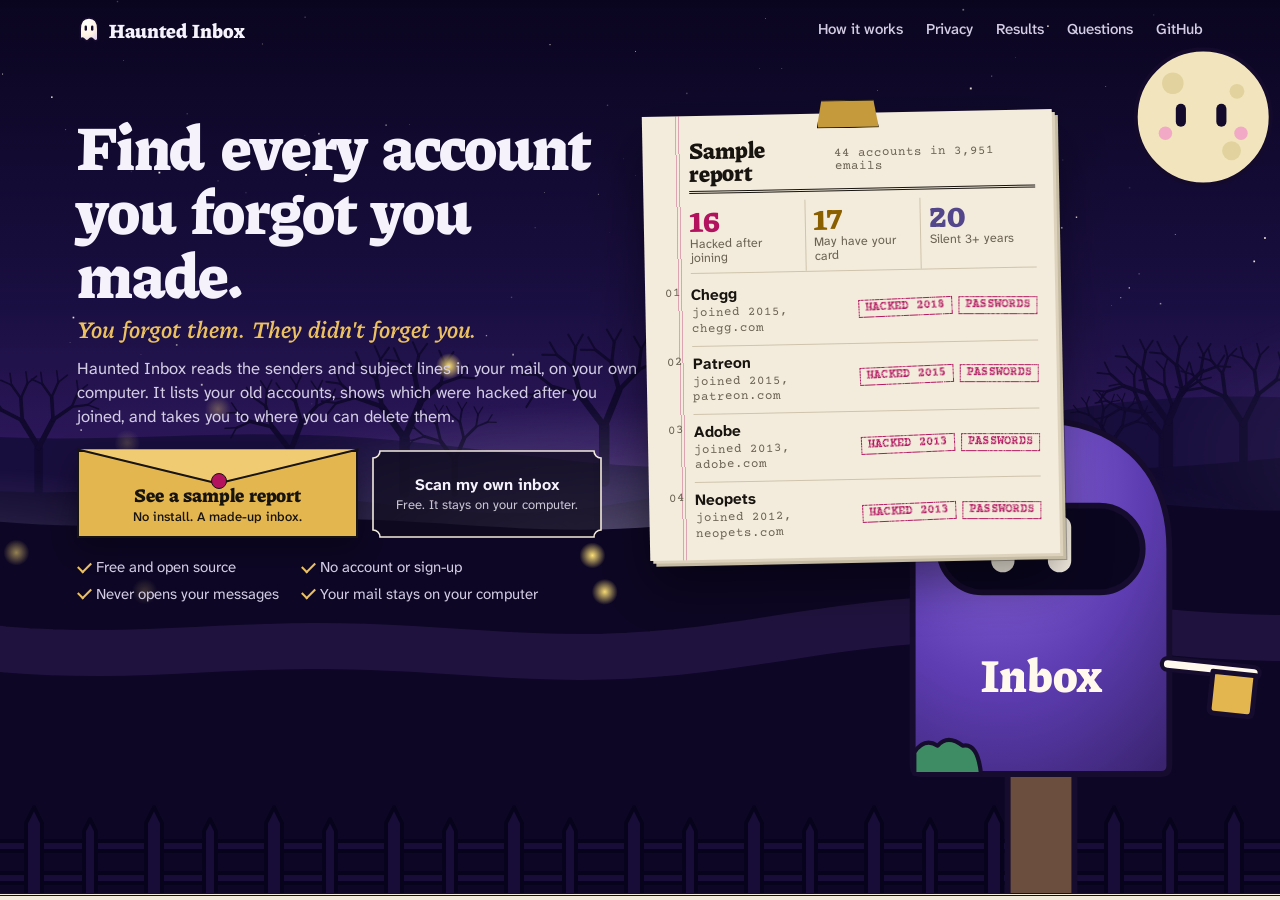
==== commit e3cadd0d: "The report becomes a register: ruled paper, typed entries, rubber stamps and folder tabs, with its o" ====
--- a/haunted/ui/index.html
+++ b/haunted/ui/index.html
@@ -17,6 +17,7 @@
   <linearGradient id="gStone" x1="0" y1="0" x2="1" y2="1"><stop offset="0" stop-color="#A99DD0"/><stop offset="1" stop-color="#6E6299"/></linearGradient>
   <radialGradient id="gBox" cx=".34" cy=".2" r="1"><stop offset="0" stop-color="#8E6BE0"/><stop offset=".55" stop-color="#5E3DB3"/><stop offset="1" stop-color="#3A2470"/></radialGradient>
   <linearGradient id="gCloak" x1="0" y1="0" x2="1" y2="1"><stop offset="0" stop-color="#5A3AA8"/><stop offset="1" stop-color="#2E1B5E"/></linearGradient>
+  <filter id="inked" x="-5%" y="-20%" width="110%" height="140%"><feTurbulence type="fractalNoise" baseFrequency=".85" numOctaves="2" seed="4" result="n"/><feDisplacementMap in="SourceGraphic" in2="n" scale="1.5" result="d"/><feComponentTransfer in="n" result="w"><feFuncA type="discrete" tableValues="1 1 1 .55 1 1 .7 1"/></feComponentTransfer><feComposite in="d" in2="w" operator="in"/></filter>
 </defs></svg>
 <div id="scene">
 <canvas id="sky" aria-hidden="true"></canvas>
@@ -62,9 +63,9 @@
         <rect id="mbSlot" x="88" y="128" width="244" height="104" rx="52" fill="#0B0620" stroke="#160C2E" stroke-width="7"/>
         <g id="mbEyes"><rect x="162" y="146" width="28" height="68" rx="14" fill="#FFF8EC"/><rect x="230" y="146" width="28" height="68" rx="14" fill="#FFF8EC"/></g>
         <rect id="mbLid" x="88" y="128" width="244" height="52" rx="26" fill="#5A43A0" stroke="#160C2E" stroke-width="7" opacity="0"/>
-        <text x="210" y="352" text-anchor="middle" font-family="Serif" font-size="58" fill="#FFF8EC">Inbox</text>
+        <text x="210" y="352" text-anchor="middle" font-family="Display" font-weight="800" font-size="56" fill="#FFF8EC">Inbox</text>
         <path d="M58 450v-26q12-18 28-8 12-14 30 0 18-4 22 34Z" fill="#3E8C63" stroke="#160C2E" stroke-width="5" stroke-linejoin="round"/>
-        <g id="mbFlag"><rect x="356" y="208" width="14" height="118" rx="7" fill="#FFF8EC" stroke="#160C2E" stroke-width="5"/><path d="M366 212h44q6 0 6 6v40q0 6-6 6h-44Z" fill="#FFC83D" stroke="#160C2E" stroke-width="6" stroke-linejoin="round"/></g>
+        <g id="mbFlag"><rect x="356" y="208" width="14" height="118" rx="7" fill="#FFF8EC" stroke="#160C2E" stroke-width="5"/><path d="M366 212h44q6 0 6 6v40q0 6-6 6h-44Z" fill="#E4B64F" stroke="#160C2E" stroke-width="6" stroke-linejoin="round"/></g>
       </g>
     </svg>
     <div id="fence" aria-hidden="true"></div>
--- a/haunted/ui/style.css
+++ b/haunted/ui/style.css
@@ -1,13 +1,11 @@
 [hidden]{display:none!important}
-@font-face{font-family:"Instrument";src:url(fonts/InstrumentSans.woff2);font-weight:400 700;font-stretch:75% 100%;font-display:swap}
-@font-face{font-family:"Fragment";src:url(fonts/FragmentMono.woff2);font-display:swap}
 :root{--ink:#160C2E;--milk:#FFF8EC;--pink:#FF4F9A;--pinkd:#B8135F;--gold:#FFC83D;--golddeep:#E79E12;--mint:#7CF2B6;--lilac:#BDAEEA;--plum:#2A1650;
   --out:cubic-bezier(.05,.7,.1,1);--spring:cubic-bezier(.175,.885,.32,1.275);--in:cubic-bezier(.3,0,1,1);--io:cubic-bezier(.4,0,.2,1);
   --stone:#8D80B8;--stone2:#6E6299;
   --text:#FFF8EC;--soft:#D8CEF2;--panel:#241447;--panel2:#33205F;--panel-ink:#FFF8EC;--muted:#BDAEEA;--edge:#07031A;--chip:#3D2778;--chip-ink:#FFF8EC;--hack:#54163F;--coin:#4A3514;--fate:#17305A;--line2:#3B2670}
 :root[data-ui=day]{--text:#160C2E;--soft:#3F3166;--panel:#FFF3DE;--panel2:#FFFFFF;--panel-ink:#160C2E;--muted:#6B5A92;--edge:#160C2E;--chip:#FFF8EC;--chip-ink:#160C2E;--hack:#FFD6E7;--coin:#FFEDB8;--fate:#D9EAFB;--line2:#E5D6BE}
 *{box-sizing:border-box;margin:0}
-html,body{height:100%;overflow:hidden;background:#0D0722;color:var(--text);font:400 17px/1.5 "Instrument",system-ui,sans-serif;-webkit-font-smoothing:antialiased;transition:color .6s}
+html,body{height:100%;overflow:hidden;background:#0D0722;color:var(--text);font:400 17px/1.5 "Body",system-ui,sans-serif;-webkit-font-smoothing:antialiased;transition:color .6s}
 button{font:inherit;color:inherit;background:none;border:0;cursor:pointer}
 a{color:inherit}
 :focus-visible{outline:3px solid var(--gold);outline-offset:3px;border-radius:6px}
@@ -26,7 +24,7 @@
 .g .st .face{fill:url(#gStone);stroke:var(--ink);stroke-width:3.5;stroke-linejoin:round}
 .g .st .shine{fill:none;stroke:#fff;stroke-opacity:.34;stroke-width:4;stroke-linecap:round}
 .g .st .under{fill:var(--ink)}
-.g .st text{font:400 13px "Fragment",monospace;fill:var(--ink);text-anchor:middle;letter-spacing:-.02em}
+.g .st text{font:400 13px "Typed",monospace;fill:var(--ink);text-anchor:middle;letter-spacing:-.02em}
 .g .st .crack{fill:none;stroke:var(--ink);stroke-width:2.4;stroke-linecap:round;stroke-linejoin:round}
 .g .st .moss{fill:#4FB07A;stroke:var(--ink);stroke-width:2}
 .g .st .coin{fill:var(--gold);stroke:var(--ink);stroke-width:2.5}
@@ -45,7 +43,7 @@
 @keyframes throb{50%{transform:scale(1.18);opacity:.65}}
 .g.money .gh::after{content:"";position:absolute;right:-9px;bottom:6px;width:18px;height:18px;border-radius:50%;background:radial-gradient(circle at 35% 30%,#FFE9A8,var(--gold) 60%,var(--golddeep));border:3px solid var(--ink)}
 .g.faint .gh{opacity:.78}
-.g .nm{position:absolute;left:0;bottom:-34px;transform:translateX(-50%) translateY(6px) scale(.92);white-space:nowrap;padding:1px 9px 2px;border:2.5px solid var(--ink);border-radius:9px;background:var(--milk);color:var(--ink);font:600 14px/1.35 "Instrument";box-shadow:2px 2px 0 var(--ink);opacity:0;transition:opacity .18s,transform .3s var(--spring);pointer-events:none}
+.g .nm{position:absolute;left:0;bottom:-34px;transform:translateX(-50%) translateY(6px) scale(.92);white-space:nowrap;padding:1px 9px 2px;border:2.5px solid var(--ink);border-radius:9px;background:var(--milk);color:var(--ink);font:600 14px/1.35 "Body";box-shadow:2px 2px 0 var(--ink);opacity:0;transition:opacity .18s,transform .3s var(--spring);pointer-events:none}
 .g.near .nm,.g:hover .nm,.g:focus-visible .nm,.g.sel .nm{opacity:1;transform:translateX(-50%) rotate(-1.5deg)}
 .g:hover .gh svg,.g:focus-visible .gh svg{transform:scale(1.14,1.2) translateY(-6px)}
 .g:hover .st,.g:focus-visible .st{transform:translateY(-3px) rotate(-1.5deg)}
@@ -74,14 +72,14 @@
 .post svg{position:absolute;left:-44px;bottom:-4px;width:88px;height:78px;overflow:visible}
 .post rect,.post path{stroke:var(--ink);stroke-width:3.5;stroke-linejoin:round}
 .post .wood{fill:#7D5A46}.post .board{fill:#C99B6F}
-.post text{font:400 22px "Serif";fill:var(--ink);text-anchor:middle}
+.post text{font:400 22px "Display";fill:var(--ink);text-anchor:middle}
 .geye{transform-box:fill-box;transform-origin:center;animation:blink 5.2s infinite}
 .g:nth-child(3n) .geye{animation-duration:6.7s}.g:nth-child(3n+1) .geye{animation-duration:4.3s;animation-delay:-1.3s}
 @keyframes blink{0%,95%,100%{scale:1 1}97.5%{scale:1 .08}}
 
 /* ---- buttons: small gravestones. They rise when you come near and sink when you press ---- */
-.stone{position:relative;display:inline-flex;flex-direction:column;align-items:center;justify-content:center;min-height:64px;padding:10px 26px 11px;border:3.5px solid var(--edge);border-radius:30px 30px 10px 10px;background:var(--chip);color:var(--chip-ink);font:400 clamp(17px,1.5vw,21px)/1.1 "Serif";text-decoration:none;box-shadow:0 7px 0 var(--edge);transition:transform .22s var(--spring),box-shadow .22s var(--spring),background-color .4s,color .4s;overflow:hidden;-webkit-tap-highlight-color:transparent}
-.stone small{display:block;margin-top:3px;font:500 13px/1.2 "Instrument";opacity:.82}
+.stone{position:relative;display:inline-flex;flex-direction:column;align-items:center;justify-content:center;min-height:64px;padding:10px 26px 11px;border:3.5px solid var(--edge);border-radius:30px 30px 10px 10px;background:var(--chip);color:var(--chip-ink);font:400 clamp(17px,1.5vw,21px)/1.1 "Display";text-decoration:none;box-shadow:0 7px 0 var(--edge);transition:transform .22s var(--spring),box-shadow .22s var(--spring),background-color .4s,color .4s;overflow:hidden;-webkit-tap-highlight-color:transparent}
+.stone small{display:block;margin-top:3px;font:500 13px/1.2 "Body";opacity:.82}
 .stone:hover{transform:translateY(-3px) rotate(-.7deg);box-shadow:0 10px 0 var(--edge)}
 .stone:active{transform:translateY(6px) scale(1.01,.97);box-shadow:0 1px 0 var(--edge);transition-duration:.07s}
 .stone.primary,.stone.go{background:var(--gold);color:var(--ink)}
@@ -96,7 +94,7 @@
 #gate{position:fixed;inset:0;z-index:6;overflow:hidden;pointer-events:none}
 #pitch{position:absolute;left:clamp(20px,6.4vw,104px);top:clamp(64px,13vh,130px);width:min(62vw,860px);z-index:4;pointer-events:none}
 #pitch>*{pointer-events:auto}
-h1{font:400 clamp(44px,6.1vw,104px)/.98 "Serif","Instrument";letter-spacing:-.005em;margin-bottom:20px;color:var(--text);white-space:nowrap}
+h1{font:400 clamp(44px,6.1vw,104px)/.98 "Display","Body";letter-spacing:-.005em;margin-bottom:20px;color:var(--text);white-space:nowrap}
 :root[data-ui=night] h1{text-shadow:0 6px 0 var(--ink)}
 .ln{display:block}#l2{color:var(--lilac)}:root[data-ui=day] #l2{color:#5E3DB3}
 .word{display:inline-block;white-space:nowrap}
@@ -114,8 +112,8 @@
 /* the envelope: lift its flap and the letter inside looks back at you */
 .env{position:relative;display:block;width:clamp(250px,24vw,330px);height:92px;padding:0;perspective:560px;-webkit-tap-highlight-color:transparent;transition:transform .22s var(--spring)}
 .env .front{position:absolute;inset:0;display:flex;flex-direction:column;align-items:center;justify-content:flex-end;padding:0 10px 11px;border:4px solid var(--ink);border-radius:10px;background:var(--gold);color:var(--ink);box-shadow:0 8px 0 var(--ink);transition:box-shadow .2s var(--spring),transform .2s var(--spring)}
-.env b{position:relative;font:400 clamp(19px,1.7vw,24px)/1 "Serif";z-index:1}
-.env small{position:relative;margin-top:3px;font:600 13px/1.1 "Instrument";z-index:1}
+.env b{position:relative;font:400 clamp(19px,1.7vw,24px)/1 "Display";z-index:1}
+.env small{position:relative;margin-top:3px;font:600 13px/1.1 "Body";z-index:1}
 .env .flap{position:absolute;left:-4px;right:-4px;top:-4px;width:calc(100% + 8px);height:40px;overflow:visible;transform-origin:50% 0;transition:transform .42s var(--spring);pointer-events:none}
 .env .flap path{fill:#FFD969;stroke:var(--ink);stroke-width:4;stroke-linejoin:round;vector-effect:non-scaling-stroke}
 .env .letter{position:absolute;left:50%;top:6px;width:52px;height:58px;margin-left:-26px;transition:transform .45s var(--spring);pointer-events:none}
@@ -139,15 +137,15 @@
 #bar{position:fixed;left:0;right:0;top:0;z-index:7;display:flex;align-items:center;gap:14px;padding:12px clamp(14px,2vw,26px);pointer-events:none;animation:drop .6s var(--spring) both}
 #bar>*{pointer-events:auto}
 @keyframes drop{from{transform:translateY(-90px)}}
-.mark{display:flex;align-items:center;gap:8px;font:400 19px "Serif";white-space:nowrap;color:var(--text);transition:color .6s}
+.mark{display:flex;align-items:center;gap:8px;font:400 19px "Display";white-space:nowrap;color:var(--text);transition:color .6s}
 .mark svg{width:30px;height:34px}.mark path{fill:url(#gGhost);stroke:var(--ink);stroke-width:4;stroke-linejoin:round}.mark rect{fill:var(--ink)}
 #filters{display:flex;gap:4px;margin:0 auto 0 8px;padding:4px;border:3px solid var(--edge);border-radius:18px 18px 8px 8px;background:var(--panel);box-shadow:0 4px 0 var(--edge);transition:background-color .5s}
 .f{display:flex;align-items:center;gap:6px;height:34px;padding:0 11px;border-radius:13px 13px 5px 5px;color:var(--panel-ink);font-weight:600;font-size:14px;white-space:nowrap;transition:background-color .2s,transform .2s var(--spring),color .2s}
-.f b{font:400 16px/1 "Serif"}
+.f b{font:400 16px/1 "Display"}
 .f:hover{transform:translateY(-1px)}.f:active{transform:translateY(2px)}
 .f.on{background:var(--gold);color:var(--ink)}
 #meter{display:flex;align-items:center;gap:8px;font-size:14px;font-weight:600;color:var(--text);white-space:nowrap;transition:color .6s}
-#meter b{font:400 18px/1 "Serif"}
+#meter b{font:400 18px/1 "Display"}
 #meter svg{width:70px;height:26px;overflow:visible}
 #meter .arc{fill:none;stroke:var(--text);stroke-opacity:.3;stroke-width:3.5;stroke-linecap:round;stroke-dasharray:1 7}
 #meter .arc2{fill:none;stroke:var(--gold);stroke-width:4;stroke-linecap:round;stroke-dasharray:1;stroke-dashoffset:1;transition:stroke-dashoffset .9s var(--out)}
@@ -167,7 +165,7 @@
 #scanbox{position:fixed;left:50%;top:13vh;z-index:6;width:min(560px,calc(100% - 32px));transform:translateX(-50%);padding:18px 24px 20px;border:3.5px solid var(--edge);border-radius:40px 40px 14px 14px;background:var(--panel);color:var(--panel-ink);box-shadow:0 7px 0 var(--edge);animation:scanin .6s var(--spring) both}
 @keyframes scanin{from{transform:translate(-50%,-30px) scale(.9);opacity:0}}
 .stage{font-size:14.5px;color:var(--muted)}
-.count{font-size:17px;margin-bottom:8px}.count b{font:400 44px/1.1 "Serif";font-variant-numeric:tabular-nums}
+.count{font-size:17px;margin-bottom:8px}.count b{font:400 44px/1.1 "Display";font-variant-numeric:tabular-nums}
 .track{height:18px;border:3px solid var(--edge);border-radius:9px;background:var(--panel2);overflow:hidden}
 .track i{display:block;height:100%;width:0;background:repeating-linear-gradient(115deg,var(--gold) 0 14px,#FFDE7C 14px 28px);background-size:200% 100%;border-right:3px solid var(--edge);animation:stripes 1.2s linear infinite}
 @keyframes stripes{to{background-position:-62px 0}}
@@ -175,7 +173,7 @@
 
 /* ---- story beats ---- */
 #beat{position:fixed;inset:0;z-index:6;display:grid;place-items:center;padding:0 24px 16vh;pointer-events:none}
-#beattext{max-width:900px;text-align:center;color:var(--milk);font:400 clamp(32px,5.4vw,74px)/1.1 "Serif";-webkit-text-stroke:7px var(--ink);paint-order:stroke fill;text-shadow:0 5px 0 var(--ink)}
+#beattext{max-width:900px;text-align:center;color:var(--milk);font:400 clamp(32px,5.4vw,74px)/1.1 "Display";-webkit-text-stroke:7px var(--ink);paint-order:stroke fill;text-shadow:0 5px 0 var(--ink)}
 #beattext .w{display:inline-block;animation:chin .55s var(--spring) both;animation-delay:calc(var(--i) * 45ms)}
 #beattext em{font-style:normal;color:var(--gold)}#beattext .pk{color:var(--pink)}
 #beat.out #beattext{transition:transform .3s var(--in),opacity .3s var(--in);transform:translateY(-22px);opacity:0}
@@ -197,16 +195,16 @@
 .x:hover{transform:rotate(90deg) scale(1.06)}.x svg{width:18px;height:18px;fill:none;stroke:currentColor;stroke-width:3;stroke-linecap:round}
 #card .x{right:auto;left:50%;top:9px;margin-left:-19px}
 .lies{font-size:13.5px;text-align:center;color:var(--muted)}
-.gname{font:400 clamp(30px,3.2vw,40px)/1.04 "Serif";text-align:center;margin:4px 0 2px;overflow-wrap:anywhere}
+.gname{font:400 clamp(30px,3.2vw,40px)/1.04 "Display";text-align:center;margin:4px 0 2px;overflow-wrap:anywhere}
 .dates{text-align:center;font-weight:600;font-size:16px}
 .small{text-align:center;font-size:14.5px;color:var(--muted);margin-bottom:12px}
 .words{margin:2px 0 12px;text-align:center}
 .words small{display:block;font-size:13px;color:var(--muted)}
-.words q{display:block;font:400 clamp(19px,2vw,23px)/1.15 "Serif";color:var(--gold);overflow-wrap:anywhere}
+.words q{display:block;font:400 clamp(19px,2vw,23px)/1.15 "Display";color:var(--gold);overflow-wrap:anywhere}
 :root[data-ui=day] .words q{color:var(--pinkd)}
 .note{margin-top:10px;padding:9px 12px 11px;border:3px solid var(--edge);border-radius:13px;background:var(--panel2);font-size:15px;line-height:1.38}
-.note h4{font:700 12.5px/1.2 "Instrument";letter-spacing:.01em;margin-bottom:4px}
-.note q{font:400 14px/1.4 "Fragment",monospace;quotes:"\201C" "\201D"}
+.note h4{font:700 12.5px/1.2 "Body";letter-spacing:.01em;margin-bottom:4px}
+.note q{font:400 14px/1.4 "Typed",monospace;quotes:"\201C" "\201D"}
 .note.hack{background:var(--hack)}.note.card2{background:var(--coin)}.note.fate{background:var(--fate)}.note small{display:block;margin-top:3px;font-size:13px;color:var(--muted)}
 .leaks{display:flex;flex-wrap:wrap;gap:4px;margin-top:6px}
 .leaks span{padding:0 7px 1px;border:2px solid var(--edge);border-radius:7px;background:var(--panel2);font-size:12.5px;font-weight:600}
@@ -216,7 +214,7 @@
 .acts{flex:none;padding:12px 16px 10px;border-top:4px solid var(--edge);background:var(--panel2);transition:background-color .5s}
 .path{list-style:none;padding:0;display:grid;gap:12px}
 .path li{display:grid;grid-template-columns:30px 1fr;align-items:center;gap:8px}
-.path li>i{display:grid;place-items:center;width:30px;height:30px;border:3px solid var(--edge);border-radius:50%;background:var(--panel);font:400 16px/1 "Serif";font-style:normal}
+.path li>i{display:grid;place-items:center;width:30px;height:30px;border:3px solid var(--edge);border-radius:50%;background:var(--panel);font:400 16px/1 "Display";font-style:normal}
 .path .stone{width:100%;min-height:54px;font-size:18px}
 .keepit{display:block;margin:10px auto 0;padding:3px 10px;font-weight:600;font-size:14.5px;text-decoration:underline;text-underline-offset:3px;color:var(--panel-ink);transition:transform .2s var(--spring)}
 .keepit:hover{transform:translateY(-1px)}
@@ -230,7 +228,7 @@
 #years{position:absolute;inset:0;display:flex}
 .yr{position:relative;flex:1;min-width:0;border-left:2px solid var(--line2);color:var(--panel-ink)}
 .yr:first-child{border-left:0}
-.yr b{position:absolute;left:5px;bottom:2px;font:600 11.5px "Instrument"}
+.yr b{position:absolute;left:5px;bottom:2px;font:600 11.5px "Body"}
 .yr i{position:absolute;bottom:18px;left:50%;width:min(62%,30px);margin-left:calc(min(62%,30px) / -2);background:var(--lilac);border:2px solid var(--edge);border-bottom:0;border-radius:9px 9px 0 0;transition:height .5s var(--spring)}
 .yr u{position:absolute;bottom:18px;left:50%;width:min(62%,30px);margin-left:calc(min(62%,30px) / -2);background:var(--pink);border:2px solid var(--edge);border-bottom:0;text-decoration:none;transition:height .5s var(--spring)}
 #thumb{position:absolute;top:0;bottom:0;background:rgb(255 200 61 / .26);border-inline:3.5px solid var(--gold);pointer-events:none}
@@ -240,8 +238,8 @@
 #settingsStone{position:relative;width:min(640px,calc(100% - 20px));height:min(92vh,800px);border:5px solid var(--edge);border-bottom:0;border-radius:320px 320px 0 0/170px 170px 0 0;background:var(--panel);color:var(--panel-ink);box-shadow:10px 0 0 var(--edge);overflow:hidden;transition:background-color .5s,color .5s}
 #settingsStone .x{left:50%;right:auto;margin-left:-19px;top:10px}
 #setbody{height:100%;overflow-y:auto;padding:58px clamp(20px,5vw,48px) 36px;scrollbar-width:thin}
-#setbody h2{font:400 34px/1.05 "Serif";text-align:center;margin-bottom:6px}
-#setbody h3{margin:20px 0 8px;font:400 19px/1.1 "Serif";color:var(--gold)}
+#setbody h2{font:400 34px/1.05 "Display";text-align:center;margin-bottom:6px}
+#setbody h3{margin:20px 0 8px;font:400 19px/1.1 "Display";color:var(--gold)}
 :root[data-ui=day] #setbody h3{color:#5E3DB3}
 .setrow{display:flex;align-items:center;justify-content:space-between;gap:16px;padding:9px 0;border-bottom:2px solid var(--line2)}
 .setrow b{display:block;font-weight:700;font-size:16px}.setrow small{display:block;font-size:13.5px;line-height:1.25;color:var(--muted)}
@@ -279,7 +277,7 @@
 /* ---- the walkthrough ---- */
 #tour{position:fixed;inset:0;z-index:9;pointer-events:none}
 #tour>*{pointer-events:auto}
-#tourBubble{position:fixed;left:0;top:0;width:min(380px,calc(100% - 28px));padding:14px 18px 15px;border:4px solid var(--edge);border-radius:24px;background:var(--panel);color:var(--panel-ink);box-shadow:0 7px 0 var(--edge);transform:translate(var(--x,0),var(--y,0)) scale(.8);opacity:0;transition:transform .55s var(--spring),opacity .22s;font:400 clamp(19px,1.65vw,23px)/1.2 "Serif"}
+#tourBubble{position:fixed;left:0;top:0;width:min(380px,calc(100% - 28px));padding:14px 18px 15px;border:4px solid var(--edge);border-radius:24px;background:var(--panel);color:var(--panel-ink);box-shadow:0 7px 0 var(--edge);transform:translate(var(--x,0),var(--y,0)) scale(.8);opacity:0;transition:transform .55s var(--spring),opacity .22s;font:400 clamp(19px,1.65vw,23px)/1.2 "Display"}
 #tourBubble.in{transform:translate(var(--x,0),var(--y,0));opacity:1}
 #tourText{min-height:2.4em}
 #tourText .w{display:inline-block;animation:chin .42s var(--spring) both;animation-delay:calc(var(--i) * 24ms)}
@@ -300,15 +298,15 @@
 dialog[open]{animation:listup .5s var(--spring) both}
 dialog::backdrop{background:rgb(9 4 26 / .66);backdrop-filter:blur(3px)}
 #scanform{padding:30px 26px 24px}
-#scanform h2{font:400 30px/1.1 "Serif";margin-bottom:6px;padding-right:44px}
+#scanform h2{font:400 30px/1.1 "Display";margin-bottom:6px;padding-right:44px}
 #scanform p{font-size:16px;margin-bottom:12px}
 .drop{display:grid;place-items:center;min-height:128px;padding:16px;border:3.5px dashed var(--panel-ink);border-radius:18px;background:var(--panel2);text-align:center;font-weight:700;cursor:pointer;transition:transform .2s var(--spring),background-color .2s}
 .drop:hover,.drop.over{transform:scale(1.02) rotate(-.5deg);background:var(--coin)}
 .drop small{display:block;font-weight:400;font-size:14px;color:var(--muted)}
 .or{margin:14px 0 10px;font-size:14px;text-align:center;color:var(--muted)}
 .field{display:block;margin-bottom:9px;font-size:14px;font-weight:700}
-.field input{display:block;width:100%;margin-top:3px;padding:9px 12px;border:3px solid var(--edge);border-radius:11px;background:var(--panel2);color:var(--panel-ink);font:400 16px "Instrument"}
-.cmd{display:block;margin:8px 0 12px;padding:10px 12px;border:3px solid var(--edge);border-radius:11px;background:#0B0620;color:var(--milk);font:400 14px/1.5 "Fragment",monospace;white-space:pre-wrap;overflow-wrap:anywhere}
+.field input{display:block;width:100%;margin-top:3px;padding:9px 12px;border:3px solid var(--edge);border-radius:11px;background:var(--panel2);color:var(--panel-ink);font:400 16px "Body"}
+.cmd{display:block;margin:8px 0 12px;padding:10px 12px;border:3px solid var(--edge);border-radius:11px;background:#0B0620;color:var(--milk);font:400 14px/1.5 "Typed",monospace;white-space:pre-wrap;overflow-wrap:anywhere}
 .err{color:var(--pink);font-weight:700;margin-top:8px}
 
 :root[data-size=s] #card,:root[data-size=s] #list,:root[data-size=s] #guide,:root[data-size=s] #setbody{zoom:.92}
@@ -348,216 +346,271 @@
 @media (prefers-reduced-motion:reduce){*,*::before,*::after{animation-duration:.01ms!important;animation-iteration-count:1!important;transition-duration:.01ms!important}}
 :root[data-calm] *,:root[data-calm] *::before,:root[data-calm] *::after{animation-duration:.01ms!important;animation-iteration-count:1!important;transition-duration:.01ms!important}
 
-/* ========== serious by default, haunted on purpose ==========
-   Quieter colours, an engraved serif instead of cartoon type, thinner lines. Colour only ever means something: pink hacked, gold your card or the next action, lilac quiet. */
-@font-face{font-family:"Serif";src:url(fonts/InstrumentSerif.woff2);font-display:swap}
-@font-face{font-family:"Serif";src:url(fonts/InstrumentSerif-Italic.woff2);font-style:italic;font-display:swap}
-:root{--text:#F6F2FB;--soft:#CFC8E2;--panel:#15112A;--panel2:#1F1938;--panel-ink:#F6F2FB;--muted:#A79FC4;--edge:#05030F;--chip:#2A2347;--chip-ink:#F6F2FB;--hack:#3A1530;--coin:#352A12;--fate:#14264A;--line2:#2C2548}
-:root[data-ui=day]{--text:#161228;--soft:#3D3656;--panel:#FFFFFF;--panel2:#F6F2EA;--panel-ink:#161228;--muted:#635C7E;--edge:#161228;--chip:#FFFFFF;--chip-ink:#161228;--hack:#FFE3EE;--coin:#FFF1C9;--fate:#E2EEFB;--line2:#E7E0D4}
+/* ========== the register ==========
+   A cemetery keeps a burial register: ruled paper, typed entries, rubber stamps. That is what the report is. It reads as a record, because it is one.
+   Corners are square. Colour only ever means something: magenta hacked, brass your card or the next action, violet silent. */
+@font-face{font-family:"Display";src:url(fonts/Piazzolla.woff2);font-weight:500 900;font-display:swap}
+@font-face{font-family:"Display";src:url(fonts/Piazzolla-Italic.woff2);font-weight:500 900;font-style:italic;font-display:swap}
+@font-face{font-family:"Body";src:url(fonts/Atkinson.woff2);font-weight:300 800;font-display:swap}
+@font-face{font-family:"Typed";src:url(fonts/CourierPrime.woff2);font-display:swap}
+@font-face{font-family:"Typed";src:url(fonts/CourierPrime-Bold.woff2);font-weight:700;font-display:swap}
+:root,:root[data-sheet=paper]{--paper:#F3ECDC;--paper2:#E8DFCB;--ink2:#17130F;--rule:#CFC4AC;--rule2:#9C907A;--muted2:#6A6152;--st-hack:#B3125F;--st-card:#8A5F00;--st-quiet:#54468A;
+  --panel:var(--paper);--panel2:var(--paper2);--panel-ink:var(--ink2);--muted:var(--muted2);--edge:var(--ink2);--chip:var(--paper);--chip-ink:var(--ink2);--hack:transparent;--coin:transparent;--fate:transparent;--line2:var(--rule);
+  --plq:url("data:image/svg+xml,%3Csvg xmlns='http://www.w3.org/2000/svg' width='40' height='40'%3E%3Cpath d='M8 1H32A7 7 0 0 0 39 8V32A7 7 0 0 0 32 39H8A7 7 0 0 0 1 32V8A7 7 0 0 0 8 1Z' fill='%23F3ECDC' stroke='%2317130F' stroke-width='2'/%3E%3C/svg%3E")}
+:root[data-sheet=carbon]{--paper:#141019;--paper2:#1F1A27;--ink2:#EFE8D8;--rule:#3A3344;--rule2:#5A5468;--muted2:#A9A1B8;--st-hack:#FF6AA8;--st-card:#E8B84A;--st-quiet:#B9ACEC;
+  --plq:url("data:image/svg+xml,%3Csvg xmlns='http://www.w3.org/2000/svg' width='40' height='40'%3E%3Cpath d='M8 1H32A7 7 0 0 0 39 8V32A7 7 0 0 0 32 39H8A7 7 0 0 0 1 32V8A7 7 0 0 0 8 1Z' fill='%23141019' stroke='%23EFE8D8' stroke-width='2'/%3E%3C/svg%3E")}
+:root{--brass:url("data:image/svg+xml,%3Csvg xmlns='http://www.w3.org/2000/svg' width='40' height='40'%3E%3Cpath d='M8 1H32A7 7 0 0 0 39 8V32A7 7 0 0 0 32 39H8A7 7 0 0 0 1 32V8A7 7 0 0 0 8 1Z' fill='%23DDAE48' stroke='%2317130F' stroke-width='2'/%3E%3Cpath d='M9.5 4.5H30.500A6 6 0 0 0 35.500 9.500V30.500A6 6 0 0 0 30.500 35.500H9.500A6 6 0 0 0 4.500 30.500V9.500A6 6 0 0 0 9.500 4.500Z' fill='none' stroke='%2317130F' stroke-opacity='.4'/%3E%3C/svg%3E");
+  --blood:url("data:image/svg+xml,%3Csvg xmlns='http://www.w3.org/2000/svg' width='40' height='40'%3E%3Cpath d='M8 1H32A7 7 0 0 0 39 8V32A7 7 0 0 0 32 39H8A7 7 0 0 0 1 32V8A7 7 0 0 0 8 1Z' fill='%23B3125F' stroke='%2317130F' stroke-width='2'/%3E%3C/svg%3E");
+  --ghostline:url("data:image/svg+xml,%3Csvg xmlns='http://www.w3.org/2000/svg' width='40' height='40'%3E%3Cpath d='M8 1H32A7 7 0 0 0 39 8V32A7 7 0 0 0 32 39H8A7 7 0 0 0 1 32V8A7 7 0 0 0 8 1Z' fill='%23100C1E' fill-opacity='.72' stroke='%23F3ECDC' stroke-width='1.600'/%3E%3C/svg%3E");
+  --text:#F6F2FB;--soft:#D3CCE4}
+:root[data-ui=day]{--text:#17130F;--soft:#3F382C}
+html,body{font-family:"Body",system-ui,sans-serif}
+h1,.hook,.mark,.mark2,#beattext,.env b,#preview header b,.nextrow small,.rowhead,.gname,.words q,.note h4,#more h2,#setbody h2,#setbody h3,#scanform h2,.tile b,.count b{word-spacing:.16em}
 #scene{position:fixed;inset:0;z-index:0;transition:transform .75s cubic-bezier(.2,.9,.25,1)}
-body[data-view=report] #scene{transform:translateY(-24vh)}
-
-/* type */
-h1{font:400 clamp(44px,5.3vw,86px)/1.02 "Serif",Georgia,serif;letter-spacing:-.012em;white-space:normal;text-shadow:none!important;margin-bottom:10px;color:var(--text)}
-.hook{font:italic 400 clamp(21px,2vw,29px)/1.2 "Serif",Georgia,serif;color:var(--gold);margin-bottom:14px;animation:up .7s var(--out) .15s both}
-:root[data-ui=day] .hook{color:#8A5A00}
-h1{animation:up .7s var(--out) both}
-.lede{animation-delay:.25s;max-width:560px}.cta{animation-delay:.35s}
-.gname,#setbody h2,#list h2{font-family:"Serif",Georgia,serif;font-weight:400}
-.gname{font-size:clamp(34px,3.2vw,44px)}
-.words q{font:italic 400 clamp(21px,2vw,26px)/1.2 "Serif",Georgia,serif}
-#beattext{font:400 clamp(36px,5.2vw,76px)/1.08 "Serif",Georgia,serif;-webkit-text-stroke:4px var(--ink);text-shadow:0 2px 24px rgb(0 0 0 / .45)}
-#beattext em{font-style:italic}
-.count b{font:400 48px/1.1 "Serif",Georgia,serif}
-.mark{font:400 21px "Serif",Georgia,serif}
-
-/* buttons: still small stones, but they read as buttons first */
-.stone{font:600 16px/1.15 "Instrument",system-ui,sans-serif;min-height:58px;padding:9px 22px 10px;border-width:2px;border-radius:16px 16px 9px 9px;box-shadow:0 4px 0 var(--edge)}
-.stone small{font-weight:400;opacity:.8}
-.stone:hover{transform:translateY(-2px);box-shadow:0 6px 0 var(--edge)}
-.stone:active{transform:translateY(3px);box-shadow:0 1px 0 var(--edge)}
-.stone.small{font-size:15px;min-height:40px;padding:5px 16px 6px;border-radius:13px 13px 7px 7px;box-shadow:0 3px 0 var(--edge)}
-.stone.small:hover{box-shadow:0 5px 0 var(--edge)}
-.chip{border-width:2px;border-radius:12px 12px 7px 7px;box-shadow:0 3px 0 var(--edge);height:38px;font-weight:600}
-.chip:hover{box-shadow:0 5px 0 var(--edge)}
-.x{border-width:2px;box-shadow:none}
-.seg{border-width:2px;border-radius:12px;padding:2px}
-.seg button{font-weight:600}
-.env{height:84px;width:clamp(240px,21vw,290px)}
-.env .front{border-width:2.5px;border-color:var(--edge);box-shadow:0 5px 0 var(--edge);border-radius:9px}
-.env:hover .front{box-shadow:0 7px 0 var(--edge)}.env:active .front{transform:translateY(4px);box-shadow:0 1px 0 var(--edge)}
-.env b{font:700 18px/1.1 "Instrument",system-ui,sans-serif}.env small{font-weight:500}
-.env .flap path{fill:#FFD969;stroke:var(--edge);stroke-width:2.5}
+body[data-view=report] #scene{transform:translateY(-22vh)}
+.g .st text{font-family:"Typed"}.g .nm{font:700 13px/1.35 "Typed";border-width:1.5px;border-radius:0;box-shadow:none}
+
+/* ---- type ---- */
+h1{font:800 clamp(42px,4.9vw,80px)/1.02 "Display",Georgia,serif;letter-spacing:-.018em;white-space:normal;text-shadow:none!important;margin-bottom:10px;color:var(--text);animation:up .7s var(--out) both}
+.hook{font:italic 600 clamp(20px,1.85vw,27px)/1.2 "Display",Georgia,serif;color:#EBC061;margin-bottom:14px;animation:up .7s var(--out) .15s both}
+:root[data-ui=day] .hook{color:#7A5400}
+.lede{font-size:clamp(16px,1.3vw,19px);line-height:1.42;animation-delay:.25s;max-width:560px}.cta{animation-delay:.35s}
+.mark,.mark2{font:800 20px/1 "Display",Georgia,serif;letter-spacing:-.01em}
+#beattext{font:800 clamp(34px,4.8vw,72px)/1.08 "Display",Georgia,serif;letter-spacing:-.015em;-webkit-text-stroke:5px var(--ink);paint-order:stroke fill;text-shadow:none}
+#beattext em{font-style:italic;color:#EBC061}
+:root[data-ui=day] #beattext{color:#17130F;-webkit-text-stroke:0}:root[data-ui=day] #beattext em{color:#7A5400}
+
+/* ---- plaques: the brass name plates you find on old stones. These are the buttons ---- */
+.stone,.chip{border-radius:0;box-shadow:none!important;background:none;border:12px solid transparent;border-image:var(--plq) 13 fill / 13px stretch;color:var(--chip-ink);transition:transform .16s var(--spring),filter .16s;overflow:visible}
+.stone{display:inline-flex;flex-direction:column;align-items:center;justify-content:center;min-height:54px;padding:0 10px;font:700 16px/1.15 "Body",system-ui,sans-serif;text-decoration:none}
+.stone small{font:400 13px/1.2 "Body";opacity:.8;margin-top:2px}
+.stone:hover,.chip:hover{transform:translateY(-1px);filter:brightness(1.07)}
+.stone:active,.chip:active{transform:translateY(1px) scale(.985);transition-duration:.06s}
+.stone.primary,.stone.go{border-image-source:var(--brass);color:#17130F}
+.stone.hold,.stone.warn{border-image-source:var(--blood);color:#fff}
+.stone.small{min-height:38px;padding:0 8px;font-size:15px;border-width:9px;border-image-width:10px}
+.stone.hold .fill,.stone.warn .fill{inset:auto -4px -6px -4px;height:4px;background:#fff}
+#own{border-image-source:var(--ghostline);color:#F6F2FB;min-height:84px;padding-inline:12px}
+:root[data-ui=day] #own{border-image-source:var(--plq);color:var(--ink2)}
+.chip{height:38px;padding:0 6px;border-width:8px;border-image-width:9px;font:700 14px/1 "Body";display:inline-flex;align-items:center}
+.chip.icon{width:40px;padding:0;justify-content:center}
+.chip svg{width:20px;height:20px;fill:var(--ink2);stroke:none}.chip svg circle{fill:var(--paper)}
+.x{border:1.5px solid var(--ink2);border-radius:0;background:var(--paper);color:var(--ink2);box-shadow:none;width:32px;height:32px}
+.seg{display:flex;gap:0;padding:0;border:1.5px solid var(--ink2);border-radius:0;background:var(--paper)}
+.seg button{padding:4px 11px 5px;border-radius:0;font:700 13.5px/1.2 "Body";color:var(--ink2);border-left:1.5px solid var(--ink2)}
+.seg button:first-child{border-left:0}
+.seg button[aria-checked=true]{background:var(--ink2);color:var(--paper)}
+/* a real paper envelope with a wax seal */
+.env{height:88px;width:clamp(250px,22vw,300px);perspective:600px}
+.env .front{border:2px solid #17130F;border-radius:0;background:#E4B64F;color:#17130F;box-shadow:0 10px 26px rgb(0 0 0 / .35);padding-bottom:12px}
+.env:hover .front{box-shadow:0 14px 30px rgb(0 0 0 / .4)}.env:active .front{transform:translateY(2px);box-shadow:0 6px 16px rgb(0 0 0 / .35)}
+.env b{font:800 19px/1.1 "Display",Georgia,serif;letter-spacing:-.01em}.env small{font:500 13px/1.2 "Body";margin-top:3px}
+.env .flap{height:38px}.env .flap path{fill:#F0CB72;stroke:#17130F;stroke-width:2}
+.env .front::before{content:"";position:absolute;left:50%;top:21px;width:14px;height:14px;margin-left:-7px;border-radius:50%;background:#B3125F;border:1.5px solid #17130F;z-index:2;transition:opacity .2s}
+.env:hover .front::before,.env.sent .front::before{opacity:0}
 .env .letter{width:42px;height:48px;margin-left:-21px}
-.env:hover .letter,.env:focus-visible .letter{transform:translateY(-34px) rotate(-4deg)}
-#own{min-height:84px;padding-inline:22px}
-
-/* the page you land on */
+.env:hover .letter,.env:focus-visible .letter{transform:translateY(-36px) rotate(-4deg)}
+
+/* ---- the page you land on ---- */
 #gate{overflow-x:hidden;overflow-y:auto;pointer-events:auto;scroll-behavior:smooth;scrollbar-width:thin}
 #topnav{position:relative;z-index:5;display:flex;align-items:center;justify-content:space-between;gap:20px;padding:16px clamp(18px,6vw,96px)}
-.mark2{display:flex;align-items:center;gap:8px;font:400 22px "Serif",Georgia,serif;color:var(--text)}
-.mark2 svg{width:26px;height:29px}.mark2 path{fill:url(#gGhost);stroke:var(--ink);stroke-width:4;stroke-linejoin:round}.mark2 rect{fill:var(--ink)}
+.mark2{display:flex;align-items:center;gap:8px;color:var(--text)}
+.mark2 svg{width:24px;height:27px}.mark2 path{fill:url(#gGhost);stroke:var(--ink);stroke-width:4;stroke-linejoin:round}.mark2 rect{fill:var(--ink)}
 .navlinks{display:flex;gap:clamp(12px,1.8vw,24px);font-size:15px;font-weight:500}
-.navlinks a{color:var(--soft);text-decoration:none;border-bottom:2px solid transparent;transition:border-color .2s,color .2s}
-.navlinks a:hover{color:var(--text);border-color:var(--gold)}
+.navlinks a{color:var(--soft);text-decoration:none;border-bottom:1.5px solid transparent;transition:border-color .2s,color .2s}
+.navlinks a:hover{color:var(--text);border-color:currentColor}
 #heroWrap{position:relative;min-height:calc(100vh - 66px);overflow:hidden}
-#pitch{position:relative;left:auto;top:auto;margin-left:clamp(18px,6vw,96px);padding-top:clamp(14px,6vh,64px);width:min(44vw,640px);pointer-events:auto}
+#pitch{position:relative;left:auto;top:auto;margin-left:clamp(18px,6vw,96px);padding-top:clamp(14px,6vh,60px);width:min(44vw,640px);pointer-events:auto}
 .cta{gap:14px;margin:22px 0 18px;align-items:stretch}
-.facts{list-style:none;padding:0;display:grid;grid-template-columns:repeat(2,auto);justify-content:start;gap:5px 22px;font-size:15px;color:var(--soft);animation:up .8s var(--out) .45s both}
-.facts li{position:relative;padding-left:20px}
-.facts li::before{content:"";position:absolute;left:1px;top:.36em;width:11px;height:6px;border-left:2.5px solid var(--gold);border-bottom:2.5px solid var(--gold);transform:rotate(-45deg)}
-#preview{position:absolute;z-index:4;left:clamp(560px,50.5vw,1000px);top:clamp(10px,5vh,56px);width:min(32vw,470px);padding:14px 16px 8px;border:2px solid var(--edge);border-radius:18px;background:var(--panel);color:var(--panel-ink);box-shadow:0 18px 50px rgb(0 0 0 / .4);font-size:14.5px;min-height:220px}
-#preview header{display:flex;justify-content:space-between;align-items:baseline;gap:10px;margin-bottom:10px}
-#preview header b{font:400 21px "Serif",Georgia,serif}#preview header span{font-size:13px;color:var(--muted)}
-.pvtiles{display:grid;grid-template-columns:repeat(3,1fr);gap:7px;margin-bottom:6px}
-.pvtiles div{padding:6px 9px 7px;border-radius:11px;background:var(--panel2);font-size:12.5px;line-height:1.2;color:var(--muted)}
-.pvtiles b{display:block;font:400 29px/1 "Serif",Georgia,serif;color:var(--panel-ink);margin-bottom:2px}
-.pvrow{display:grid;grid-template-columns:12px 1fr auto;gap:9px;align-items:center;padding:8px 2px;border-top:1px solid var(--line2)}
-.pvrow b{font-weight:600}.pvrow small{display:block;font-size:12.5px;color:var(--muted);line-height:1.2}
-.pvrow i{font-style:normal;font-size:12.5px;font-weight:600;color:var(--gold)}
-:root[data-ui=day] .pvrow i{color:#8A5A00}
-.dot{display:block;width:11px;height:11px;border-radius:50%;border:2px solid var(--edge)}
-.dot.hacked{background:var(--pink)}.dot.card{background:var(--gold)}.dot.quiet{background:var(--lilac)}
+.facts{list-style:none;padding:0;display:grid;grid-template-columns:repeat(2,auto);justify-content:start;gap:4px 22px;font-size:15px;color:var(--soft);animation:up .8s var(--out) .45s both}
+.facts li{position:relative;padding-left:19px}
+.facts li::before{content:"";position:absolute;left:1px;top:.38em;width:11px;height:6px;border-left:2px solid #EBC061;border-bottom:2px solid #EBC061;transform:rotate(-45deg)}
+:root[data-ui=day] .facts li::before{border-color:#7A5400}
+/* a real page out of the register, clipped to the mailbox post by the moon's light */
+#preview{position:absolute;z-index:4;left:clamp(560px,50.5vw,1000px);top:clamp(14px,6vh,62px);width:min(32vw,470px);padding:18px 18px 10px 46px;color:#17130F;background:#F3ECDC;background-image:linear-gradient(90deg,transparent 33px,#B3125F55 33px,#B3125F55 34px,transparent 34px,transparent 36px,#B3125F55 36px,#B3125F55 37px,transparent 37px);rotate:-1.1deg;box-shadow:3px 3px 0 #DDD3BD,6px 6px 0 #C6BBA3,7px 7px 0 #17130F55,0 26px 50px rgb(0 0 0 / .45);font-size:14px;min-height:220px;--ink2:#17130F;--rule:#CFC4AC;--muted2:#6A6152;--st-hack:#B3125F;--st-card:#8A5F00;--st-quiet:#54468A}
+#preview::before{content:"";position:absolute;left:50%;top:-13px;width:60px;height:26px;margin-left:-30px;background:#C49A3C;border:1.5px solid #17130F;clip-path:polygon(0 100%,8% 0,92% 0,100% 100%)}
+#preview header{display:flex;justify-content:space-between;align-items:baseline;gap:10px;margin:4px 0 8px;padding-bottom:7px;border-bottom:3px double #17130F}
+#preview header b{font:800 23px/1 "Display",Georgia,serif;letter-spacing:-.01em}#preview header span{font:400 12.5px/1 "Typed";color:#6A6152}
+.pvtiles{display:grid;grid-template-columns:repeat(3,1fr);margin-bottom:4px;border-bottom:1px solid #CFC4AC}
+.pvtiles div{padding:2px 8px 8px;border-left:1px solid #CFC4AC;font-size:12.5px;line-height:1.15;color:#6A6152}
+.pvtiles div:first-child{border-left:0;padding-left:0}
+.pvtiles b{display:block;font:800 31px/1.05 "Display",Georgia,serif;color:#17130F}
+.pvtiles div:first-child b{color:#B3125F}.pvtiles div:nth-child(2) b{color:#8A5F00}.pvtiles div:nth-child(3) b{color:#54468A}
+.pvrow{position:relative;display:grid;grid-template-columns:1fr auto;gap:8px;align-items:center;padding:7px 0 8px;border-bottom:1px solid #CFC4AC}
+.pvrow:last-child{border-bottom:0}
+.pvrow b{font:700 15.5px/1.1 "Body"}.pvrow small{display:block;font:400 12.5px/1.25 "Typed";color:#6A6152}
+.pvrow .no{position:absolute;left:-36px;top:9px;width:26px;text-align:right;font:400 12.5px/1 "Typed";color:#6A6152}
+/* rubber stamps. The roughness is a filter, so it looks inked rather than drawn */
+.stamp{display:inline-block;padding:1px 6px;border:1.5px solid currentColor;font:700 11.5px/1.25 "Typed";text-transform:uppercase;letter-spacing:.02em;white-space:nowrap;filter:url(#inked);rotate:-1.4deg}
+.stamp:nth-child(2n){rotate:1.1deg}
+.stamp.h{color:var(--st-hack)}.stamp.m{color:var(--st-card)}.stamp.q{color:var(--st-quiet)}.stamp.n{color:var(--muted2);border-style:dashed}
 #mailbox{right:clamp(44px,5vw,92px);bottom:-6px;height:min(58vh,500px);z-index:3}
-:root[data-ui=day] #beattext{color:var(--ink);-webkit-text-stroke:0;text-shadow:none}
-:root[data-ui=day] #beattext em{color:#8A5A00}
-#mbGhost{opacity:.95}
 #fence{z-index:1;opacity:.75}
-#more{position:relative;z-index:5;background:var(--panel);color:var(--panel-ink);padding:clamp(30px,6vh,64px) clamp(18px,6vw,96px) 70px;display:grid;grid-template-columns:repeat(2,minmax(0,1fr));gap:clamp(30px,5vh,56px) clamp(30px,5vw,80px);font-size:16.5px;line-height:1.45}
-#more h2{font:400 clamp(30px,3vw,42px)/1.08 "Serif",Georgia,serif;margin-bottom:14px}
-#more p{margin-bottom:12px}
-#more a{color:inherit;text-underline-offset:3px}
-.steps{padding:0;list-style:none;counter-reset:s;display:grid;gap:14px}
-.steps li{position:relative;padding-left:44px;counter-increment:s}
-.steps li::before{content:counter(s);position:absolute;left:0;top:0;width:30px;height:30px;display:grid;place-items:center;border-radius:50%;background:var(--panel2);font:400 19px/1 "Serif",Georgia,serif}
-.steps b,dt{font-weight:600}
+#more{position:relative;z-index:5;background:var(--paper);color:var(--ink2);border-top:3px double var(--ink2);padding:clamp(30px,6vh,64px) clamp(18px,6vw,96px) 70px;display:grid;grid-template-columns:repeat(2,minmax(0,1fr));gap:clamp(30px,5vh,56px) clamp(30px,5vw,80px);font-size:16.5px;line-height:1.45;--panel:var(--paper)}
+#more h2{font:800 clamp(28px,2.7vw,38px)/1.08 "Display",Georgia,serif;letter-spacing:-.012em;margin-bottom:12px;padding-bottom:8px;border-bottom:1px solid var(--ink2)}
+#more p{margin-bottom:12px}#more a{color:inherit;text-underline-offset:3px}
+.steps{padding:0;list-style:none;counter-reset:s;display:grid;gap:12px}
+.steps li{position:relative;padding-left:40px;counter-increment:s}
+.steps li::before{content:counter(s);position:absolute;left:0;top:-3px;font:800 30px/1 "Display",Georgia,serif;color:var(--ink2)}
+.steps b,dt{font-weight:700}
 table.plain{width:100%;border-collapse:collapse;margin-bottom:12px}
-table.plain th,table.plain td{text-align:left;vertical-align:top;padding:9px 12px 9px 0;border-top:1px solid var(--line2);font-weight:400}
-table.plain tbody th{font-weight:600;width:42%}
-table.plain.nums thead th{border:0;color:var(--muted);font-size:14px;padding-bottom:2px}
-dl dt{margin-top:12px}dl dd{margin:2px 0 0;color:var(--soft)}
-:root[data-ui=day] dl dd{color:var(--muted)}
-
-/* the bar */
+table.plain th,table.plain td{text-align:left;vertical-align:top;padding:8px 12px 8px 0;border-top:1px solid var(--rule);font-weight:400}
+table.plain tbody th{font-weight:700;width:42%}
+table.plain td{font-family:"Typed";font-size:15px}
+table.plain.nums thead th{border:0;color:var(--muted2);font-size:14px;padding-bottom:2px}
+dl dt{margin-top:12px}dl dd{margin:2px 0 0;color:var(--muted2)}
+
+/* ---- the bar ---- */
+#bar{padding:10px clamp(14px,2vw,26px)}
 #viewSwitch{margin-left:6px}
-#viewSwitch button{padding:5px 13px 6px;font-size:14.5px}
-#filters{margin:0 auto 0 4px;border-width:2px;box-shadow:none;border-radius:12px;padding:2px}
-.f{height:30px;border-radius:9px;font-size:13.5px}.f b{font:600 13.5px/1 "Instrument"}
-#meter{margin-left:auto}
-#filters~#meter{margin-left:0}
-#meter b{font:400 21px/1 "Serif",Georgia,serif}
+#filters{margin:0 auto 0 6px;display:flex;gap:0;padding:0;border:1.5px solid var(--ink2);border-radius:0;background:var(--paper);box-shadow:none}
+.f{height:30px;padding:0 10px;border-radius:0;border-left:1.5px solid var(--ink2);font:700 13px/1 "Body";color:var(--ink2);gap:5px}
+.f:first-child{border-left:0}.f b{font:700 13px/1 "Typed"}
+.f:hover{transform:none;background:var(--paper2)}.f.on{background:var(--ink2);color:var(--paper)}
+#meter{margin-left:auto;font-size:14px}#filters~#meter{margin-left:0}
+#meter b{font:800 20px/1 "Display",Georgia,serif}
 body[data-view=report] #filters{display:none}
 body[data-view=report] #filters~#meter{margin-left:auto}
-#sun{stroke-width:2}
-body[data-view=report] #ruler{transform:translateY(130px);transition:transform .5s}
-#ruler{border-width:2px;box-shadow:none;animation:none;transition:transform .5s,background-color .5s}
-#guide{border-width:2px;box-shadow:0 10px 30px rgb(0 0 0 / .3);border-radius:16px}
-#guide::after{border-width:2px}
-#scanbox{border-width:2px;box-shadow:0 18px 50px rgb(0 0 0 / .4);border-radius:18px}
-#scene #keeper{z-index:4}
-
-/* the report */
-#report{position:fixed;left:0;right:0;top:36vh;bottom:0;z-index:6;display:flex;flex-direction:column;border-top:2px solid var(--edge);border-radius:22px 22px 0 0;background:var(--panel);color:var(--panel-ink);box-shadow:0 -14px 50px rgb(0 0 0 / .35);transition:transform .6s cubic-bezier(.2,.9,.25,1),background-color .5s,color .5s}
-body[data-view=grave] #report{transform:translateY(108%)}
-#walkBtn{position:absolute;right:clamp(14px,2.4vw,34px);top:-56px}
-#repHead{flex:none;padding:14px clamp(14px,2.4vw,34px) 6px}
-#repTiles{display:grid;grid-template-columns:repeat(4,minmax(0,1fr));gap:9px}
-.tile{display:block;padding:8px 13px 10px;border:2px solid transparent;border-radius:13px;background:var(--panel2);color:var(--panel-ink);text-align:left;transition:border-color .15s,transform .2s var(--spring)}
-.tile:hover{transform:translateY(-2px)}
-.tile.on{border-color:var(--gold)}
-.tile b{display:block;font:400 clamp(30px,3vw,42px)/1 "Serif",Georgia,serif;margin-bottom:2px}
-.tile.hacked b{color:var(--pink)}.tile.card b{color:var(--gold)}.tile.quiet b{color:var(--lilac)}
-:root[data-ui=day] .tile.card b{color:#A36C00}:root[data-ui=day] .tile.quiet b{color:#5E3DB3}:root[data-ui=day] .tile.hacked b{color:var(--pinkd)}
-.tile span{font-size:13.5px;color:var(--muted)}
-.repnote{margin:9px 0 0;font-size:13.5px;color:var(--muted)}
-.nextrow{display:flex;align-items:center;justify-content:space-between;gap:14px;margin-top:9px;padding:9px 14px;border-radius:13px;background:var(--coin);font-size:15.5px}
-.nextrow p{margin:0}.nextrow small{display:block;font-size:12.5px;font-weight:600;color:var(--muted)}
-#repTable{flex:1;overflow-y:auto;padding:4px clamp(14px,2.4vw,34px) 20px;scrollbar-width:thin}
-.row,.rowhead{display:grid;grid-template-columns:14px minmax(0,1.5fr) 72px 104px minmax(0,1.9fr) 84px;gap:12px;align-items:center;width:100%;padding:9px 6px;border-bottom:1px solid var(--line2);text-align:left}
-.rowhead{position:sticky;top:0;z-index:1;background:var(--panel);padding:8px 6px 5px;font-size:13px;font-weight:600;color:var(--muted)}
-.row{color:var(--panel-ink);transition:background-color .15s}
-.row:hover{background:var(--panel2)}
-.row b{font-size:15.5px;font-weight:600}.row small{display:block;font-size:13px;color:var(--muted)}
-.row .when{font-size:14px;color:var(--muted)}
-.flags{display:flex;gap:4px;flex-wrap:wrap}
-.flag{padding:1px 8px 2px;border-radius:7px;font-weight:600;font-size:12.5px;font-style:normal;background:var(--panel2);color:var(--muted)}
-.flag.h{background:var(--pink);color:#fff}.flag.m{background:var(--gold);color:var(--ink)}
-.state{font-size:13.5px;font-weight:600;text-align:right;color:var(--gold)}
-:root[data-ui=day] .state{color:#8A5A00}
-.row.done{opacity:.55}.row.done .state{color:var(--muted)}
-#toast{position:fixed;left:50%;bottom:22px;z-index:11;display:flex;align-items:center;gap:14px;padding:9px 12px 9px 16px;border-radius:13px;background:#0B0620;color:#F6F2FB;box-shadow:0 12px 34px rgb(0 0 0 / .4);font-size:15px;transform:translateX(-50%);white-space:nowrap}
-#toast button{padding:3px 12px 4px;border-radius:8px;background:var(--gold);color:var(--ink);font-weight:700;font-size:14px}
-
-/* the card, calmer: a gentle arch, not a cartoon tombstone */
-#card{border-width:2px;border-radius:64px 64px 16px 16px/44px 44px 16px 16px;box-shadow:0 20px 60px rgb(0 0 0 / .45);top:66px;bottom:18px;z-index:8}
-body[data-view=grave] #card{bottom:88px}
-#card .x{left:auto;margin-left:0;right:14px;top:12px}
-#cardbody{padding-top:30px}
-.lies{font-size:14px}
-.note{border-width:0;border-radius:11px}
-.leaks span{border-width:0;background:rgb(127 127 127 / .2)}
-.acts{border-top-width:1px;border-top-color:var(--line2)}
-.path li>i{border-width:0;background:var(--panel);font:600 14px/1 "Instrument"}
-.path .stone{font-size:16px;min-height:50px}
-.sticker{border-width:1.5px;box-shadow:none;rotate:none;border-radius:10px}
-.sticker:hover{transform:translateY(-1px);box-shadow:none}
-
-/* settings */
-#settingsStone{border-width:2px;border-radius:64px 64px 0 0/44px 44px 0 0;box-shadow:none}
-#settingsStone .x{left:auto;right:16px;margin-left:0;top:14px}
-#setbody{padding-top:26px}
-#setbody h2{font-size:36px;text-align:left}
-#setbody h3{font:600 15px/1.2 "Instrument";color:var(--muted)!important}
-.setrow{border-bottom-width:1px}
-.sky-tile{border-width:2px;box-shadow:none;border-color:transparent}
-.sky-tile:hover{box-shadow:none;transform:translateY(-2px)}
-.sky-tile.on{background:var(--panel2);color:var(--panel-ink);border-color:var(--gold)}
-.mini{border-width:0}
-.blob{border-width:2px;box-shadow:none}.blob i{border-width:2px}
-
-/* the walkthrough: a plain spotlight */
-#tourSpot{position:fixed;z-index:1;border-radius:16px;box-shadow:0 0 0 200vmax rgb(5 3 15 / .68);outline:2px solid var(--gold);outline-offset:2px;pointer-events:none;transition:left .5s cubic-bezier(.2,.9,.25,1),top .5s cubic-bezier(.2,.9,.25,1),width .5s cubic-bezier(.2,.9,.25,1),height .5s cubic-bezier(.2,.9,.25,1)}
-#tourBubble{z-index:3;border-width:2px;border-radius:15px;box-shadow:0 14px 40px rgb(0 0 0 / .45);font:500 16.5px/1.35 "Instrument",system-ui,sans-serif;width:min(350px,calc(100% - 28px))}
-#tourText{min-height:0}
-#tourText .w{animation-duration:.3s;animation-delay:calc(var(--i) * 12ms)}
+#meter .arc2,#sun{stroke:var(--text)}#sun{fill:#E4B64F;stroke:#17130F;stroke-width:2}#meter .arc2{stroke:#E4B64F}
+body[data-view=report] #ruler{transform:translateY(130px)}
+#ruler{border:1.5px solid var(--ink2);border-radius:0;box-shadow:none;animation:none;background:var(--paper);transition:transform .5s}
+.yr{border-left:1px solid var(--rule);color:var(--ink2)}.yr b{font:400 11.5px "Typed"}
+.yr i{border:1.5px solid var(--ink2);border-bottom:0;border-radius:0;background:var(--st-quiet)}.yr u{border:1.5px solid var(--ink2);border-bottom:0;background:var(--st-hack)}
+#thumb{background:rgb(228 182 79 / .28);border-inline:2px solid var(--ink2)}
+#guide{border:1.5px solid var(--ink2);border-radius:0;box-shadow:3px 3px 0 var(--rule2),0 14px 30px rgb(0 0 0 / .3);background:var(--paper);color:var(--ink2);rotate:-.5deg}
+#guide::after{background:var(--paper);border-width:1.5px;border-color:var(--ink2)}
+#scanbox{border:1.5px solid var(--ink2);border-radius:0;box-shadow:3px 3px 0 var(--rule2),0 20px 40px rgb(0 0 0 / .4);background:var(--paper);color:var(--ink2)}
+.stage{font:400 13.5px/1.3 "Typed"}.count b{font:800 46px/1.1 "Display",Georgia,serif}.now{font:400 14px/1.3 "Typed"}
+.track{height:7px;border:1.5px solid var(--ink2);border-radius:0;background:transparent}.track i{background:var(--ink2);border:0;animation:none}
+
+/* ---- the report: a page of the register, with folder tabs on top ---- */
+#report{position:fixed;left:0;right:0;top:37vh;bottom:0;z-index:6;display:flex;flex-direction:column;border-top:2px solid var(--ink2);background:var(--paper);color:var(--ink2);box-shadow:0 -14px 50px rgb(0 0 0 / .3);transition:transform .6s cubic-bezier(.2,.9,.25,1),background-color .4s,color .4s}
+body[data-view=grave] #report{transform:translateY(112%)}
+#walkBtn{position:absolute;right:clamp(14px,2.4vw,34px);top:-52px;border-image-source:var(--ghostline);color:#F6F2FB}
+:root[data-ui=day] #walkBtn{border-image-source:var(--plq);color:var(--ink2)}
+#repTiles{position:absolute;left:clamp(10px,2vw,30px);bottom:calc(100% + 0px);display:flex;align-items:flex-end;gap:0;max-width:calc(100% - 24px)}
+.tile{position:relative;display:flex;align-items:baseline;gap:7px;height:44px;padding:9px 18px 0;margin-left:-5px;background:none;border:0;color:var(--ink2);text-align:left;white-space:nowrap;transition:height .18s var(--spring);z-index:1}
+.tile:first-child{margin-left:0}
+.tile::before{content:"";position:absolute;inset:0 0 0 0;background:var(--paper2);border:1.5px solid var(--ink2);border-bottom:0;transform:perspective(70px) rotateX(7deg);transform-origin:50% 100%;z-index:-1;transition:background-color .15s}
+.tile:hover{height:48px}.tile.on{height:52px;z-index:3;margin-bottom:-2px;padding-bottom:2px}
+.tile.on::before{background:var(--paper)}
+.tile b{font:800 25px/1 "Display",Georgia,serif}.tile span{font:700 13px/1 "Body"}
+.tile.hacked b{color:var(--st-hack)}.tile.card b{color:var(--st-card)}.tile.quiet b{color:var(--st-quiet)}
+#repHead{flex:none;padding:12px clamp(14px,2.6vw,38px) 0 clamp(14px,2.6vw,38px)}
+.repnote{margin:0;font:400 13px/1.3 "Typed";color:var(--muted2)}
+.nextrow{display:flex;align-items:center;justify-content:space-between;gap:16px;margin-top:8px;padding:0 0 9px;border-bottom:3px double var(--ink2);font-size:16.5px;line-height:1.3}
+.nextrow p{margin:0}.nextrow small{display:block;font:800 13.5px/1.2 "Display",Georgia,serif;color:var(--st-card)}
+#repTable{flex:1;overflow-y:auto;padding:0 clamp(14px,2.6vw,38px) 22px;scrollbar-width:thin}
+.row,.rowhead{display:grid;grid-template-columns:34px minmax(0,1.4fr) 58px 116px minmax(0,2.1fr) 62px;gap:12px;align-items:center;width:100%;padding:8px 4px;border-bottom:1px solid var(--rule);text-align:left}
+.rowhead{position:sticky;top:0;z-index:1;background:var(--paper);padding:7px 4px 4px;border-bottom:1px solid var(--ink2);font:800 13px/1 "Display",Georgia,serif}
+.row{color:var(--ink2);transition:background-color .12s,padding-left .18s var(--spring)}
+.row:hover{background:var(--paper2);padding-left:9px}
+.row .no{font:400 13px/1 "Typed";color:var(--muted2)}
+.row b{font:700 16px/1.15 "Body"}.row small{display:block;font:400 12.5px/1.25 "Typed";color:var(--muted2)}
+.row .when{font:400 13.5px/1.2 "Typed"}
+.flags{display:flex;gap:6px;flex-wrap:wrap;align-items:center}
+.state{font:700 14px/1 "Body";text-align:right;text-decoration:underline;text-underline-offset:3px;color:var(--ink2)}
+.row.done{opacity:.6}.row.done b{text-decoration:line-through}.row.done .state{text-decoration:none}
+#toast{position:fixed;left:50%;bottom:22px;z-index:11;display:flex;align-items:center;gap:14px;padding:8px 8px 8px 14px;border:1.5px solid var(--ink2);border-radius:0;background:var(--paper);color:var(--ink2);box-shadow:3px 3px 0 var(--rule2),0 14px 30px rgb(0 0 0 / .3);font:400 14px/1.2 "Typed";transform:translateX(-50%);white-space:nowrap}
+#toast button{padding:4px 10px 5px;background:var(--ink2);color:var(--paper);font:700 13.5px/1 "Body"}
+
+/* ---- the file: an account's record, pulled from the cabinet ---- */
+#card{border:1.5px solid var(--ink2);border-radius:0;background:var(--paper);color:var(--ink2);box-shadow:3px 3px 0 var(--paper2),6px 6px 0 var(--rule2),0 24px 60px rgb(0 0 0 / .4);top:62px;bottom:14px;right:clamp(10px,2.4vw,34px);z-index:8;width:min(460px,calc(100% - 20px))}
+body[data-view=grave] #card{bottom:86px}
+#card .x{left:auto;margin-left:0;right:10px;top:10px}
+#cardbody{padding:16px 22px 14px}
+.lies{font:400 13px/1.2 "Typed";text-align:left;color:var(--muted2);padding-right:36px}
+.gname{font:800 clamp(30px,2.9vw,40px)/1.05 "Display",Georgia,serif;letter-spacing:-.015em;text-align:left;margin:3px 0 8px}
+.fields{display:grid;grid-template-columns:repeat(2,1fr);margin:0;border-top:1px solid var(--ink2);border-bottom:1px solid var(--ink2)}
+.fields div{padding:5px 8px 6px 0;border-bottom:1px solid var(--rule)}.fields div:nth-child(2n){padding-left:10px;border-left:1px solid var(--rule)}.fields div:nth-last-child(-n+2){border-bottom:0}
+.fields span{display:block;font:700 12px/1.2 "Body";color:var(--muted2)}.fields b{font:400 14.5px/1.25 "Typed"}
+.stamps{display:flex;flex-wrap:wrap;gap:8px;margin:10px 0 2px}.stamps .stamp{font-size:13px;padding:2px 8px}
+.words{margin:12px 0 6px;text-align:left}
+.words small{display:block;font:700 12.5px/1.2 "Body";color:var(--muted2)}
+.words q{display:block;font:italic 600 clamp(20px,1.9vw,24px)/1.18 "Display",Georgia,serif;color:var(--ink2);overflow-wrap:anywhere}
+.note{margin-top:10px;padding:9px 0 0;border:0;border-top:1px solid var(--rule);border-radius:0;background:none;font-size:15px;line-height:1.36}
+.note h4{font:800 14.5px/1.2 "Display",Georgia,serif;margin-bottom:3px}
+.note q{font:400 14px/1.35 "Typed";quotes:"\201C" "\201D"}.note small{font:400 13px/1.3 "Body";color:var(--muted2)}
+.note.hack h4{color:var(--st-hack)}.note.card2 h4{color:var(--st-card)}
+.leaks{gap:5px;margin-top:5px}.leaks span{padding:0 5px;border:1px solid var(--rule2);border-radius:0;background:none;font:400 12.5px/1.35 "Typed"}
+.leaks span.bad{border-color:var(--st-hack);color:var(--st-hack);background:none;font-weight:700}
+.sticker{display:inline-block;margin:10px 0 0;padding:0;border:0;border-radius:0;background:none;box-shadow:none;rotate:none;color:var(--ink2);font:700 14.5px/1.2 "Body";text-decoration:underline;text-underline-offset:3px}
+.sticker:hover{transform:none;box-shadow:none;color:var(--st-hack)}
+.acts{border-top:3px double var(--ink2);padding:10px 16px 8px;background:var(--paper)}
+.path{gap:6px}.path li{grid-template-columns:22px 1fr;gap:6px}
+.path li>i{width:22px;height:auto;background:none;border:0;font:800 22px/1 "Display",Georgia,serif;color:var(--ink2)}
+.path .stone{width:100%;min-height:48px;font-size:16px}
+.keepit{font:700 14px/1 "Body";color:var(--ink2);margin-top:6px}
+.bigstamp{position:absolute;left:50%;top:38%;z-index:5;padding:4px 18px 6px;border:5px solid var(--st-hack);color:var(--st-hack);font:800 56px/1 "Display",Georgia,serif;letter-spacing:-.01em;filter:url(#inked);transform:translate(-50%,-50%) rotate(-11deg);pointer-events:none}
+
+/* ---- settings: a printed form ---- */
+#settings{background:rgb(9 4 26 / .38)}
+#settingsStone{border:1.5px solid var(--ink2);border-bottom:0;border-radius:0;background:var(--paper);color:var(--ink2);box-shadow:3px 0 0 var(--rule2);width:min(620px,calc(100% - 16px))}
+#settingsStone .x{left:auto;right:12px;margin-left:0;top:12px}
+#setbody{padding:20px clamp(18px,4vw,38px) 34px}
+#setbody h2{font:800 34px/1.05 "Display",Georgia,serif;text-align:left;letter-spacing:-.015em;padding-bottom:8px;border-bottom:3px double var(--ink2)}
+#setbody h3{margin:18px 0 2px;font:800 17px/1.2 "Display",Georgia,serif;color:var(--ink2)!important}
+.setrow{padding:8px 0;border-bottom:1px solid var(--rule)}
+.setrow b{font:700 15.5px/1.2 "Body"}.setrow small{font:400 13px/1.25 "Body";color:var(--muted2)}
+.setnote{font:400 13px/1.3 "Typed";color:var(--muted2)}
+.skies{gap:8px;margin-top:6px}
+.sky-tile{padding:0;border:1.5px solid var(--rule2);border-radius:0;background:none;box-shadow:none}
+.sky-tile:hover{transform:translateY(-2px) rotate(-.6deg);box-shadow:none}
+.sky-tile.on{background:none;color:var(--ink2);border:1.5px solid var(--ink2);outline:1.5px solid var(--ink2);outline-offset:1px}
+.sky-tile b{margin:5px 7px 0;font:700 13px/1.15 "Body"}.sky-tile small{margin:1px 7px 6px;font:400 11.5px/1.2 "Body"}
+.mini{border:0;border-radius:0;border-bottom:1.5px solid var(--rule2)}
+.blob{border:1.5px solid var(--ink2);border-radius:18px;box-shadow:none;background:var(--paper2)}.blob[aria-checked=true]{background:#E4B64F}.blob i{border-width:1.5px;border-color:#17130F}
+input[type=range]{height:6px;border:1.5px solid var(--ink2);border-radius:0;background:var(--paper2)}
+input[type=range]::-webkit-slider-thumb{border:1.5px solid #17130F}
+
+/* ---- the tour: a plain spotlight and a paper note ---- */
+#tourSpot{position:fixed;z-index:1;border-radius:0;box-shadow:0 0 0 200vmax rgb(5 3 15 / .66);outline:1.5px solid #F3ECDC;outline-offset:3px;pointer-events:none;transition:left .5s cubic-bezier(.2,.9,.25,1),top .5s cubic-bezier(.2,.9,.25,1),width .5s cubic-bezier(.2,.9,.25,1),height .5s cubic-bezier(.2,.9,.25,1)}
+#tourBubble{z-index:3;border:1.5px solid var(--ink2);border-radius:0;background:var(--paper);color:var(--ink2);box-shadow:3px 3px 0 var(--rule2),0 14px 40px rgb(0 0 0 / .45);font:500 16px/1.35 "Body",system-ui,sans-serif;width:min(350px,calc(100% - 28px))}
+#tourText{min-height:0}#tourText .w{animation-duration:.3s;animation-delay:calc(var(--i) * 12ms)}
 #tourStones{z-index:3;bottom:18px;gap:6px}
-#tourStones i{width:9px;height:9px;border-radius:50%;border-width:0;background:rgb(255 255 255 / .35)}
-#tourStones i.now{background:var(--gold);transform:none}#tourStones i.done{background:rgb(255 255 255 / .7)}
-.skip{z-index:3;top:14px;border-width:2px;border-radius:11px;box-shadow:none;padding:5px 13px 6px;font-weight:600}
+#tourStones i{width:9px;height:12px;border-radius:5px 5px 0 0;border:1.5px solid #F3ECDC;background:none}
+#tourStones i.now{background:#F3ECDC;transform:none}#tourStones i.done{background:#E4B64F;border-color:#E4B64F}
+.skip{z-index:3;top:12px;right:14px;border:1.5px solid var(--ink2);border-radius:0;background:var(--paper);color:var(--ink2);box-shadow:none;padding:5px 11px 6px;font:700 14px/1 "Body"}
 .skip svg{display:none}
 
-dialog{border-width:2px;border-radius:20px;box-shadow:0 24px 70px rgb(0 0 0 / .5)}
-#scanform h2{font:400 34px/1.1 "Serif",Georgia,serif}
+dialog{border:1.5px solid var(--ink2);border-radius:0;background:var(--paper);color:var(--ink2);box-shadow:3px 3px 0 var(--rule2),6px 6px 0 var(--rule),0 24px 70px rgb(0 0 0 / .5)}
+dialog .x{right:10px;top:10px}
+#scanform{padding:22px 24px 20px}#scanform h2{font:800 30px/1.08 "Display",Georgia,serif;letter-spacing:-.015em}
+.drop{border:1.5px dashed var(--ink2);border-radius:0;background:var(--paper2)}.drop:hover,.drop.over{transform:none;background:var(--paper)}
+.field input{border:1.5px solid var(--ink2);border-radius:0;background:var(--paper);color:var(--ink2);font:400 16px "Typed"}
+.cmd{border:0;border-radius:0;background:#17130F;color:#F3ECDC;font:400 14px/1.5 "Typed"}
+.err{color:var(--st-hack)}
 
 @media (max-width:1100px){
   #pitch{width:auto;margin-right:clamp(18px,6vw,96px)}
-  #preview{position:relative;left:auto;top:auto;width:auto;margin:22px clamp(18px,6vw,96px) 40px}
-  #mailbox{display:none}
-  #fence{display:none}
+  #preview{position:relative;left:auto;top:auto;width:auto;margin:30px clamp(22px,6vw,96px) 40px clamp(18px,6vw,96px)}
+  #mailbox,#fence{display:none}
   #heroWrap{min-height:0}
 }
-@media (max-width:1180px){.row .when:nth-of-type(4){display:none}}
+@media (max-width:1180px){.row .when:nth-of-type(4){display:none}.tile span{font-size:12px}.tile{padding-inline:13px}}
 @media (max-width:760px){
   .navlinks a:not(:last-child){display:none}
   #topnav{padding:12px 16px}
-  h1{font-size:clamp(40px,11.5vw,58px)}
+  h1{font-size:clamp(38px,10.6vw,54px)}
   .cta{flex-direction:column;align-items:stretch}.env{width:100%;max-width:none}#own{min-height:64px}
   .facts{grid-template-columns:1fr}
   #more{grid-template-columns:1fr}
   #bar{flex-wrap:nowrap;gap:6px}
   body[data-view=grave] #bar{flex-wrap:wrap}
+  #filters{order:3;width:100%;margin:0;overflow-x:auto;scrollbar-width:none}
   #meter svg,#meter span{display:none}
   #share{display:none}
-  #report{top:30vh}
-  #walkBtn{top:-50px}
-  #repTiles{grid-template-columns:repeat(2,minmax(0,1fr))}
-  .tile{padding:5px 10px 7px}.tile b{font-size:26px}.tile span{font-size:12.5px;line-height:1.15;display:block}
-  .row,.rowhead{grid-template-columns:12px minmax(0,1fr) auto;gap:9px}
+  body[data-view=report] #scene{transform:translateY(-26vh)}
+  #report{top:31vh}
+  #walkBtn{top:auto;bottom:calc(100% + 54px);right:10px}
+  #repTiles{left:0;right:0;max-width:none;overflow-x:auto;scrollbar-width:none;padding:0 8px}
+  .tile{flex:none;padding-inline:12px}.tile b{font-size:21px}.tile span{font-size:12px}
+  .row,.rowhead{grid-template-columns:24px minmax(0,1fr) auto;gap:8px}
   .rowhead{display:none}
   .row .when{display:none}
   .row .flags{grid-column:2/-1;grid-row:2}
-  #card{left:0;right:0;top:auto;bottom:0!important;width:100%;height:min(84vh,700px);border-radius:28px 28px 0 0;border-width:2px 0 0}
-  #card .x{right:14px;top:12px}
+  #card{left:0;right:0;top:auto;bottom:0!important;width:100%;height:min(86vh,720px);border-width:1.5px 0 0;box-shadow:0 -14px 40px rgb(0 0 0 / .35)}
   .skip{top:10px;right:10px;bottom:auto}
   #tourStones{left:50%;transform:translateX(-50%);bottom:14px}
+  #guide{rotate:none}
 }
